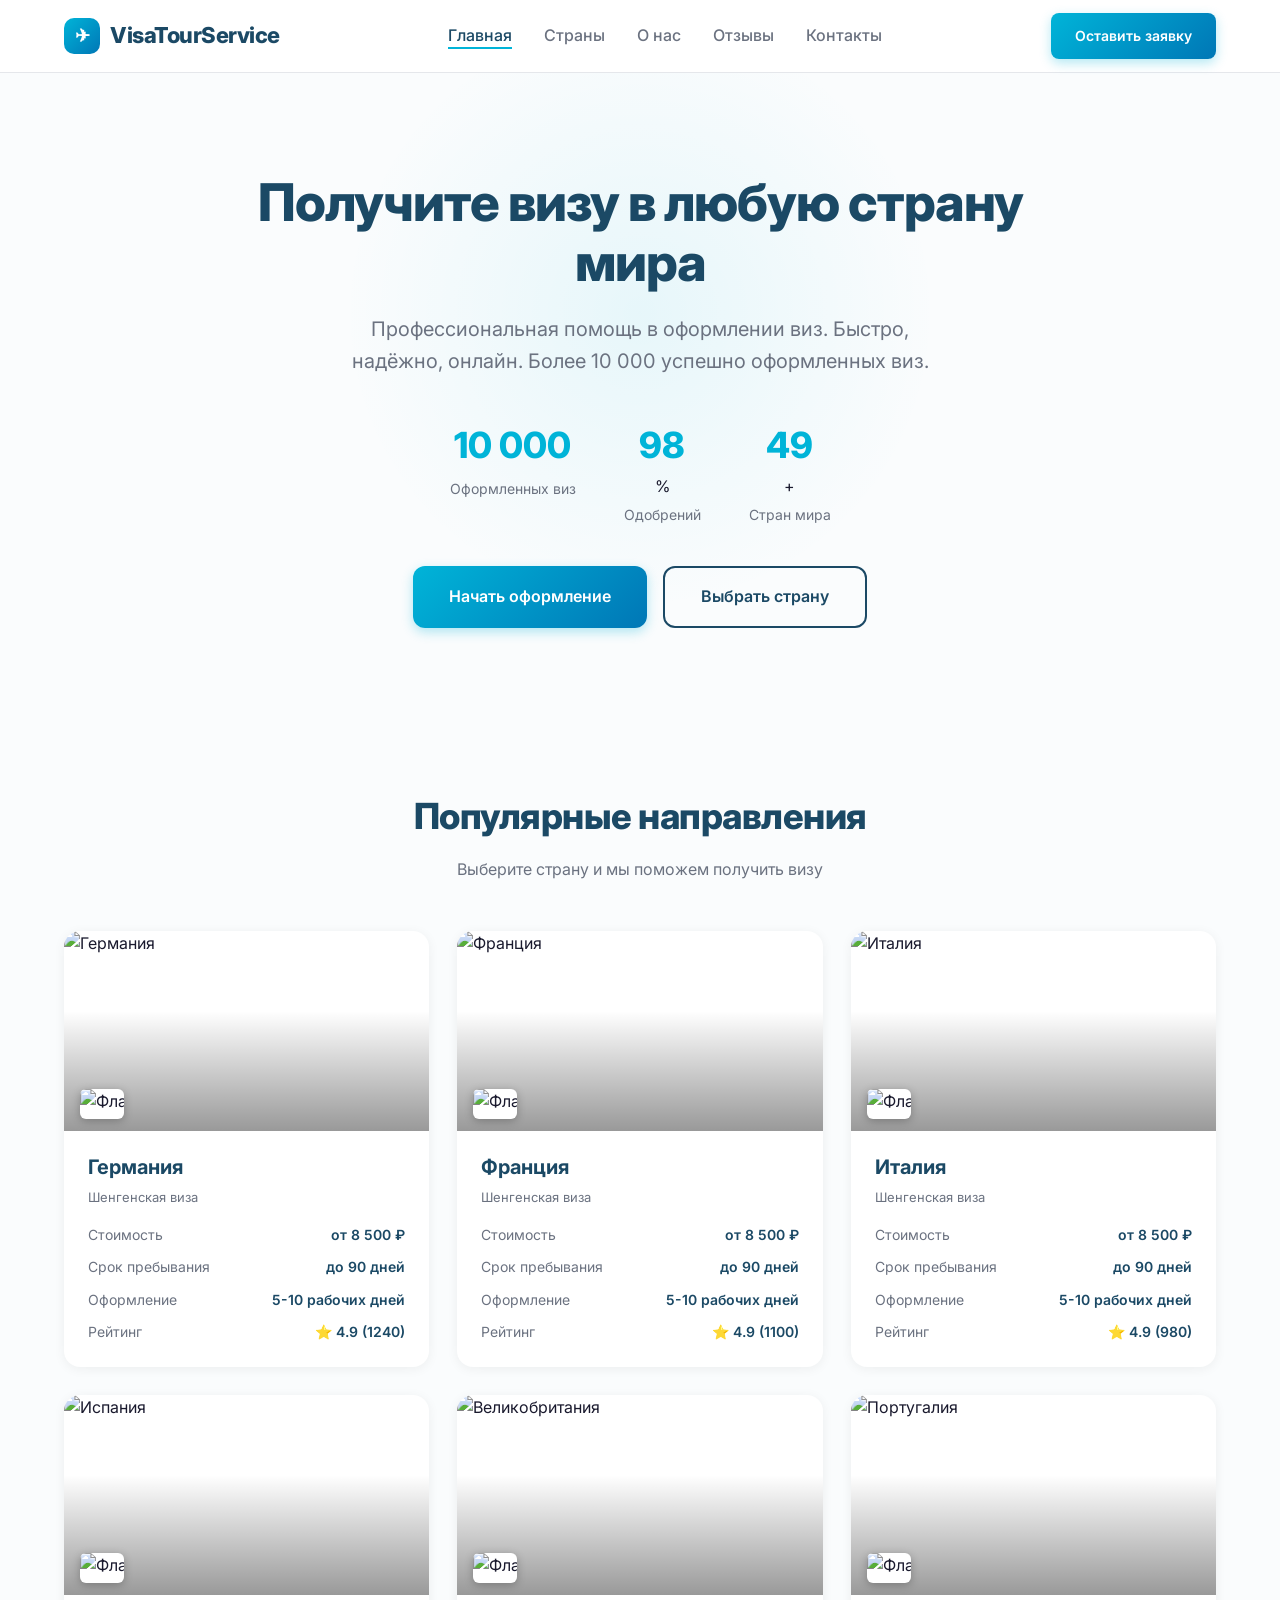
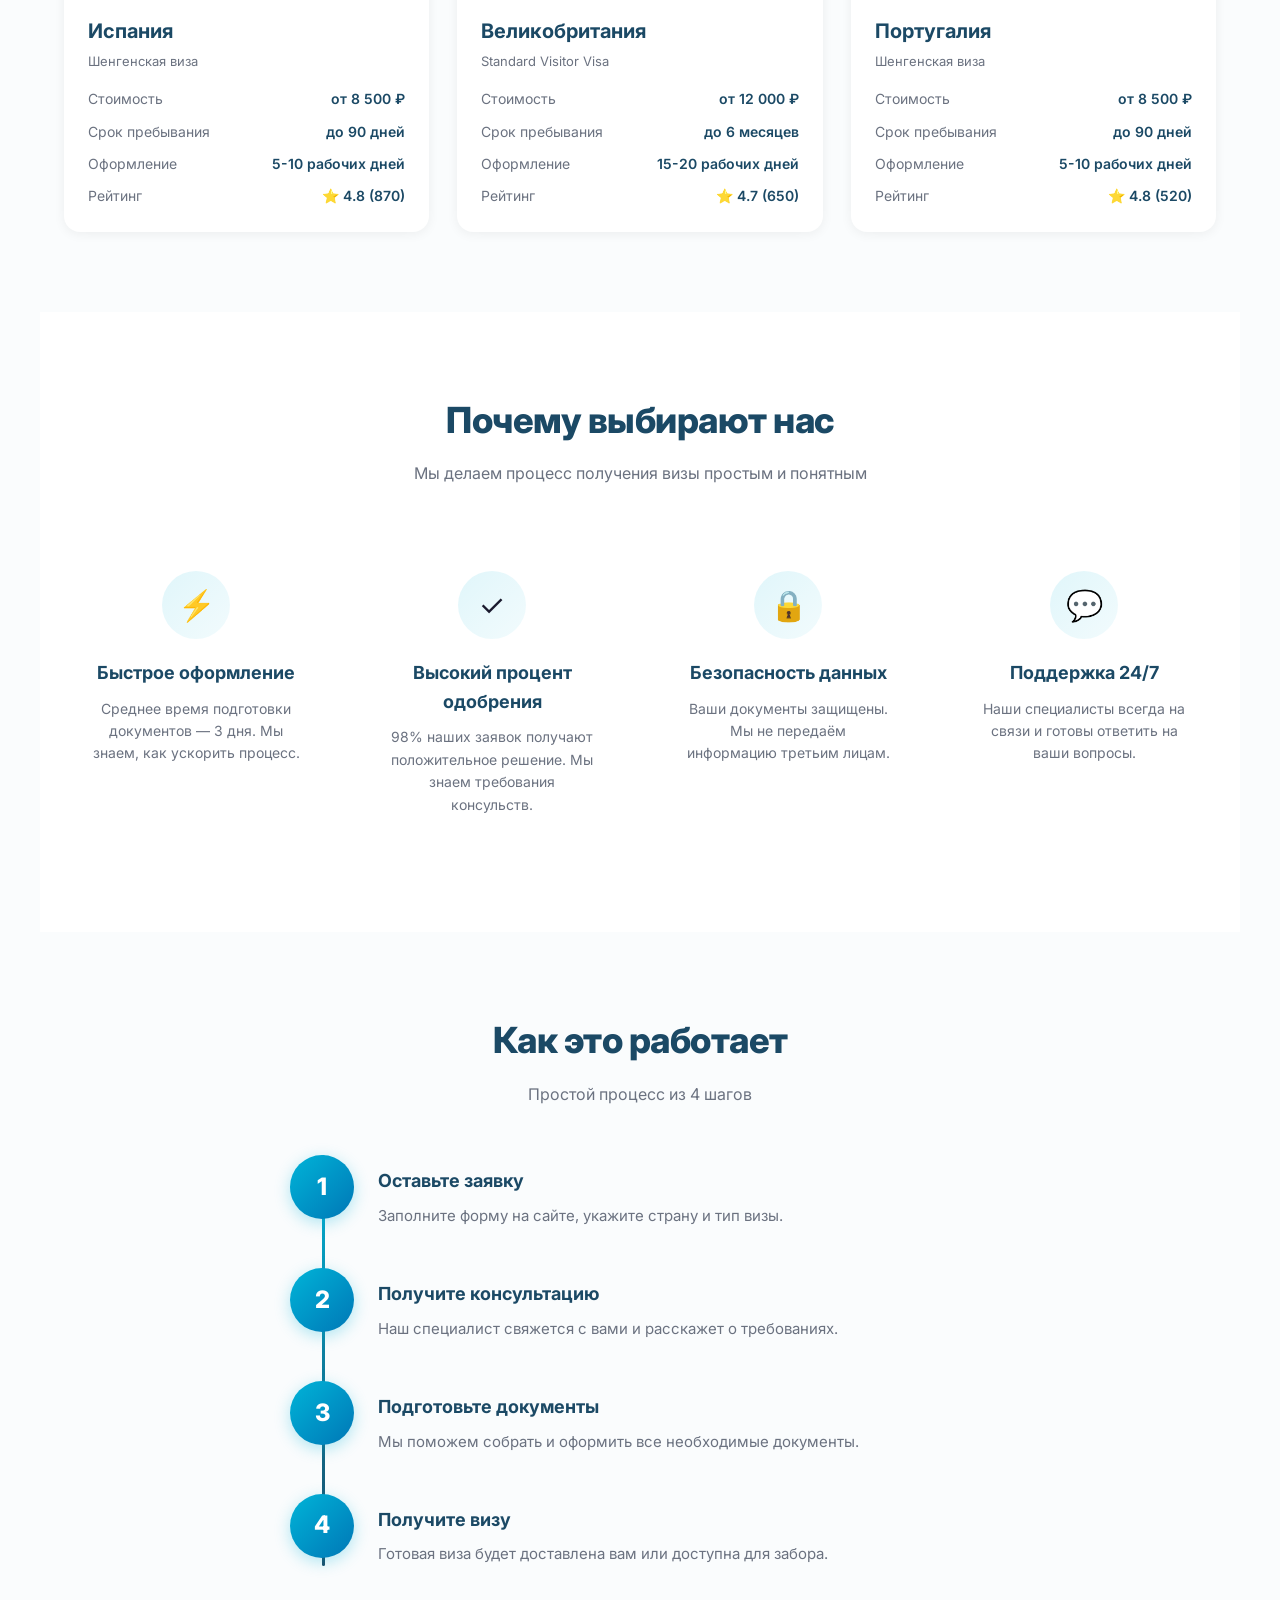
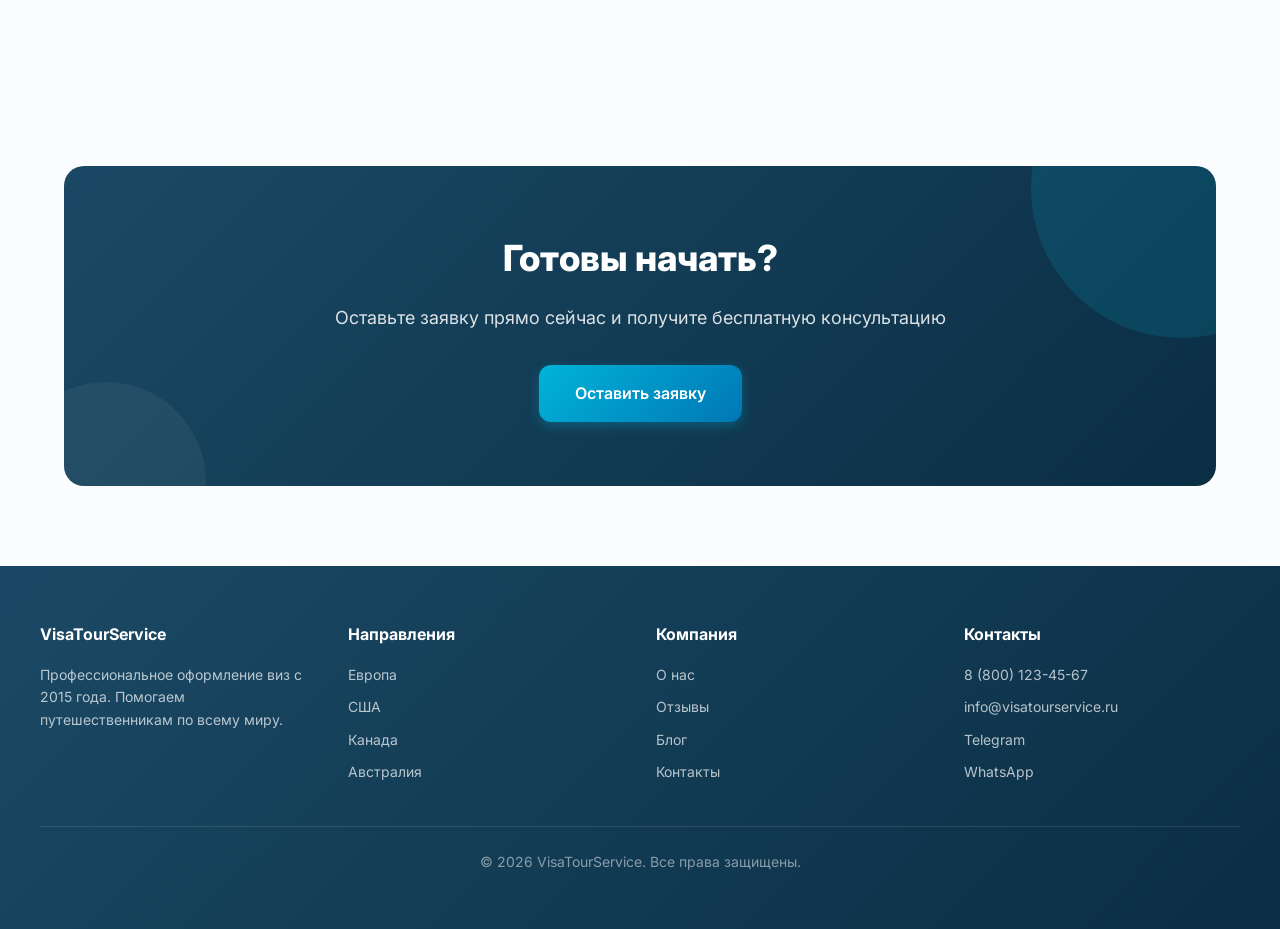
==== index.html @ 1b123125 "VisaTourService - визовый сайт с 25 странами" ====
<!DOCTYPE html>
<html lang="ru">
<head>
  <meta charset="UTF-8">
  <meta name="viewport" content="width=device-width, initial-scale=1.0">
  <title>VisaTourService — Визы в любую страну мира</title>
  <link rel="stylesheet" href="css/style.css">
  <link href="https://fonts.googleapis.com/css2?family=Inter:wght@400;500;600;700;800&display=swap" rel="stylesheet">
</head>
<body>
  <header class="header">
    <nav class="nav">
      <a href="index.html" class="logo">
        <span class="logo-icon">✈</span>
        VisaTourService
      </a>
      <ul class="nav-links">
        <li><a href="index.html" class="active">Главная</a></li>
        <li><a href="countries.html">Страны</a></li>
        <li><a href="about.html">О нас</a></li>
        <li><a href="reviews.html">Отзывы</a></li>
        <li><a href="#">Контакты</a></li>
      </ul>
      <a href="apply.html" class="btn btn-primary">Оставить заявку</a>
    </nav>
  </header>

  <main>
    <section class="hero">
      <div class="hero-bg"></div>
      <div class="hero-content">
        <h1>Получите визу в любую страну мира</h1>
        <p>Профессиональная помощь в оформлении виз. Быстро, надёжно, онлайн. Более 10 000 успешно оформленных виз.</p>
        <div class="hero-stats">
          <div class="hero-stat">
            <span class="hero-stat-number" data-target="10000">0</span>
            <span class="hero-stat-label">Оформленных виз</span>
          </div>
          <div class="hero-stat">
            <span class="hero-stat-number" data-target="98">0</span><span>%</span>
            <span class="hero-stat-label">Одобрений</span>
          </div>
          <div class="hero-stat">
            <span class="hero-stat-number" data-target="50">0</span><span>+</span>
            <span class="hero-stat-label">Стран мира</span>
          </div>
        </div>
        <div class="hero-actions">
          <a href="apply.html" class="btn btn-primary btn-large pulse-btn">Начать оформление</a>
          <a href="countries.html" class="btn btn-secondary btn-large">Выбрать страну</a>
        </div>
      </div>
    </section>

    <section class="section">
      <h2 class="section-title">Популярные направления</h2>
      <p class="section-subtitle">Выберите страну и мы поможем получить визу</p>
      <div class="countries-grid" id="popular-countries">
      </div>
    </section>

    <section class="section" style="background: var(--surface);">
      <h2 class="section-title">Почему выбирают нас</h2>
      <p class="section-subtitle">Мы делаем процесс получения визы простым и понятным</p>
      <div class="features-grid">
        <div class="feature-card fade-in">
          <div class="feature-icon">⚡</div>
          <h3>Быстрое оформление</h3>
          <p>Среднее время подготовки документов — 3 дня. Мы знаем, как ускорить процесс.</p>
        </div>
        <div class="feature-card fade-in">
          <div class="feature-icon">✓</div>
          <h3>Высокий процент одобрения</h3>
          <p>98% наших заявок получают положительное решение. Мы знаем требования консульств.</p>
        </div>
        <div class="feature-card fade-in">
          <div class="feature-icon">🔒</div>
          <h3>Безопасность данных</h3>
          <p>Ваши документы защищены. Мы не передаём информацию третьим лицам.</p>
        </div>
        <div class="feature-card fade-in">
          <div class="feature-icon">💬</div>
          <h3>Поддержка 24/7</h3>
          <p>Наши специалисты всегда на связи и готовы ответить на ваши вопросы.</p>
        </div>
      </div>
    </section>

    <section class="section">
      <h2 class="section-title">Как это работает</h2>
      <p class="section-subtitle">Простой процесс из 4 шагов</p>
      <div class="steps-timeline">
        <div class="step fade-in">
          <div class="step-number">1</div>
          <div class="step-content">
            <h3>Оставьте заявку</h3>
            <p>Заполните форму на сайте, укажите страну и тип визы.</p>
          </div>
        </div>
        <div class="step fade-in">
          <div class="step-number">2</div>
          <div class="step-content">
            <h3>Получите консультацию</h3>
            <p>Наш специалист свяжется с вами и расскажет о требованиях.</p>
          </div>
        </div>
        <div class="step fade-in">
          <div class="step-number">3</div>
          <div class="step-content">
            <h3>Подготовьте документы</h3>
            <p>Мы поможем собрать и оформить все необходимые документы.</p>
          </div>
        </div>
        <div class="step fade-in">
          <div class="step-number">4</div>
          <div class="step-content">
            <h3>Получите визу</h3>
            <p>Готовая виза будет доставлена вам или доступна для забора.</p>
          </div>
        </div>
      </div>
    </section>

    <section class="section cta-section">
      <div class="cta-card">
        <h2>Готовы начать?</h2>
        <p>Оставьте заявку прямо сейчас и получите бесплатную консультацию</p>
        <a href="apply.html" class="btn btn-primary btn-large pulse-btn">Оставить заявку</a>
      </div>
    </section>
  </main>

  <footer class="footer">
    <div class="footer-content">
      <div class="footer-section">
        <h4>VisaTourService</h4>
        <p style="color: rgba(255,255,255,0.7); font-size: 14px;">Профессиональное оформление виз с 2015 года. Помогаем путешественникам по всему миру.</p>
      </div>
      <div class="footer-section">
        <h4>Направления</h4>
        <a href="countries.html">Европа</a>
        <a href="countries.html">США</a>
        <a href="countries.html">Канада</a>
        <a href="countries.html">Австралия</a>
      </div>
      <div class="footer-section">
        <h4>Компания</h4>
        <a href="about.html">О нас</a>
        <a href="reviews.html">Отзывы</a>
        <a href="#">Блог</a>
        <a href="#">Контакты</a>
      </div>
      <div class="footer-section">
        <h4>Контакты</h4>
        <a href="tel:+78001234567">8 (800) 123-45-67</a>
        <a href="mailto:info@visatourservice.ru">info@visatourservice.ru</a>
        <a href="#">Telegram</a>
        <a href="#">WhatsApp</a>
      </div>
    </div>
    <div class="footer-bottom">
      © 2026 VisaTourService. Все права защищены.
    </div>
  </footer>

  <script src="js/app.js"></script>
  <script>
    loadPopularCountries();

    // Анимация счётчиков в hero
    function animateCounters() {
      document.querySelectorAll('.hero-stat-number').forEach(el => {
        const target = parseInt(el.dataset.target);
        const duration = 2000;
        const step = target / (duration / 16);
        let current = 0;
        const timer = setInterval(() => {
          current += step;
          if (current >= target) {
            current = target;
            clearInterval(timer);
          }
          el.textContent = Math.floor(current).toLocaleString('ru-RU');
        }, 16);
      });
    }

    // Запуск анимации счётчиков при загрузке
    setTimeout(animateCounters, 500);

    // Fade-in при скролле
    const observer = new IntersectionObserver((entries) => {
      entries.forEach(entry => {
        if (entry.isIntersecting) {
          entry.target.classList.add('visible');
        }
      });
    }, { threshold: 0.1 });

    document.querySelectorAll('.fade-in').forEach(el => observer.observe(el));
  </script>
</body>
</html>
---- css/style.css ----
:root {
  --primary: #1B4965;
  --primary-light: #2D6A8A;
  --accent: #00B4D8;
  --accent-hover: #0096B7;
  --bg: #FAFCFD;
  --surface: #FFFFFF;
  --text-primary: #1A1A2E;
  --text-secondary: #6B7280;
  --border: #E5E7EB;
  --success: #10B981;
  --warning: #F59E0B;
  --error: #EF4444;
  --shadow: 0 2px 8px rgba(0,0,0,0.06);
  --shadow-lg: 0 4px 16px rgba(0,0,0,0.1);
  --radius: 8px;
  --radius-lg: 12px;
}

* {
  margin: 0;
  padding: 0;
  box-sizing: border-box;
}

body {
  font-family: 'Inter', -apple-system, BlinkMacSystemFont, sans-serif;
  background: var(--bg);
  color: var(--text-primary);
  line-height: 1.6;
}

/* ===== ANIMATIONS ===== */
@keyframes fadeInUp {
  from { opacity: 0; transform: translateY(30px); }
  to { opacity: 1; transform: translateY(0); }
}

@keyframes fadeInLeft {
  from { opacity: 0; transform: translateX(-30px); }
  to { opacity: 1; transform: translateX(0); }
}

@keyframes fadeInRight {
  from { opacity: 0; transform: translateX(30px); }
  to { opacity: 1; transform: translateX(0); }
}

@keyframes pulse {
  0%, 100% { box-shadow: 0 0 0 0 rgba(0, 180, 216, 0.4); }
  50% { box-shadow: 0 0 0 12px rgba(0, 180, 216, 0); }
}

@keyframes float {
  0%, 100% { transform: translateY(0); }
  50% { transform: translateY(-6px); }
}

@keyframes shimmer {
  0% { background-position: -200% 0; }
  100% { background-position: 200% 0; }
}

@keyframes slideInFromBottom {
  from { opacity: 0; transform: translateY(40px); }
  to { opacity: 1; transform: translateY(0); }
}

.fade-in {
  opacity: 0;
  transform: translateY(20px);
  transition: opacity 0.6s ease, transform 0.6s ease;
}

.fade-in.visible {
  opacity: 1;
  transform: translateY(0);
}

.pulse-btn {
  animation: pulse 2s infinite;
}

/* ===== HEADER ===== */
.header {
  position: sticky;
  top: 0;
  z-index: 100;
  background: rgba(255,255,255,0.92);
  backdrop-filter: blur(16px);
  border-bottom: 1px solid var(--border);
  animation: fadeInUp 0.5s ease;
}

.nav {
  max-width: 1200px;
  margin: 0 auto;
  padding: 0 24px;
  display: flex;
  align-items: center;
  justify-content: space-between;
  height: 72px;
}

.logo {
  font-size: 22px;
  font-weight: 800;
  color: var(--primary);
  text-decoration: none;
  display: flex;
  align-items: center;
  gap: 10px;
  letter-spacing: -0.5px;
}

.logo-icon {
  width: 36px;
  height: 36px;
  background: linear-gradient(135deg, var(--accent), #0077B6);
  border-radius: 10px;
  display: flex;
  align-items: center;
  justify-content: center;
  color: white;
  font-size: 18px;
  animation: float 3s ease-in-out infinite;
}

.nav-links {
  display: flex;
  gap: 32px;
  list-style: none;
}

.nav-links a {
  text-decoration: none;
  color: var(--text-secondary);
  font-weight: 500;
  transition: color 0.3s;
  position: relative;
}

.nav-links a::after {
  content: '';
  position: absolute;
  bottom: -4px;
  left: 0;
  width: 0;
  height: 2px;
  background: var(--accent);
  transition: width 0.3s;
}

.nav-links a:hover::after,
.nav-links a.active::after {
  width: 100%;
}

.nav-links a:hover,
.nav-links a.active {
  color: var(--primary);
}

.btn {
  display: inline-flex;
  align-items: center;
  gap: 8px;
  padding: 12px 24px;
  border-radius: var(--radius);
  font-weight: 600;
  font-size: 14px;
  text-decoration: none;
  border: none;
  cursor: pointer;
  transition: all 0.3s ease;
}

.btn:hover {
  transform: translateY(-2px);
}

.btn:active {
  transform: translateY(0);
}

.btn-primary {
  background: linear-gradient(135deg, var(--accent), #0077B6);
  color: white;
  box-shadow: 0 4px 12px rgba(0, 180, 216, 0.3);
}

.btn-primary:hover {
  box-shadow: 0 6px 20px rgba(0, 180, 216, 0.4);
}

.btn-secondary {
  background: transparent;
  color: var(--primary);
  border: 2px solid var(--primary);
}

.btn-secondary:hover {
  background: var(--primary);
  color: white;
}

.btn-large {
  padding: 16px 36px;
  font-size: 16px;
  border-radius: var(--radius-lg);
}

/* ===== HERO ===== */
.hero {
  padding: 100px 24px 80px;
  text-align: center;
  max-width: 900px;
  margin: 0 auto;
  position: relative;
  animation: fadeInUp 0.8s ease;
}

.hero-bg {
  position: absolute;
  top: -60px;
  left: 50%;
  transform: translateX(-50%);
  width: 600px;
  height: 600px;
  background: radial-gradient(circle, rgba(0,180,216,0.08) 0%, transparent 70%);
  border-radius: 50%;
  pointer-events: none;
  z-index: -1;
}

.hero-content {
  position: relative;
  z-index: 1;
}

.hero h1 {
  font-size: 52px;
  font-weight: 800;
  color: var(--primary);
  margin-bottom: 20px;
  line-height: 1.15;
  letter-spacing: -1px;
  animation: fadeInUp 0.8s ease 0.2s both;
}

.hero p {
  font-size: 20px;
  color: var(--text-secondary);
  margin-bottom: 40px;
  max-width: 600px;
  margin-left: auto;
  margin-right: auto;
  animation: fadeInUp 0.8s ease 0.4s both;
}

.hero-stats {
  display: flex;
  justify-content: center;
  gap: 48px;
  margin-bottom: 40px;
  animation: fadeInUp 0.8s ease 0.6s both;
}

.hero-stat {
  text-align: center;
}

.hero-stat-number {
  display: block;
  font-size: 36px;
  font-weight: 800;
  color: var(--accent);
}

.hero-stat span:last-child {
  font-size: 14px;
  color: var(--text-secondary);
  display: block;
  margin-top: 4px;
}

.hero-stat-label {
  font-size: 14px;
  color: var(--text-secondary);
  display: block;
  margin-top: 4px;
}

.hero-actions {
  display: flex;
  gap: 16px;
  justify-content: center;
  animation: fadeInUp 0.8s ease 0.8s both;
}

/* ===== SECTIONS ===== */
.section {
  padding: 80px 24px;
  max-width: 1200px;
  margin: 0 auto;
}

.section-title {
  font-size: 36px;
  font-weight: 800;
  text-align: center;
  margin-bottom: 12px;
  color: var(--primary);
  letter-spacing: -0.5px;
}

.section-subtitle {
  text-align: center;
  color: var(--text-secondary);
  margin-bottom: 48px;
  font-size: 16px;
}

/* ===== COUNTRY CARDS ===== */
.countries-grid {
  display: grid;
  grid-template-columns: repeat(auto-fill, minmax(320px, 1fr));
  gap: 28px;
}

.country-card {
  background: var(--surface);
  border-radius: 16px;
  box-shadow: 0 2px 12px rgba(0,0,0,0.06);
  overflow: hidden;
  text-decoration: none;
  color: inherit;
  transition: transform 0.4s cubic-bezier(0.22, 1, 0.36, 1), box-shadow 0.4s ease;
}

.country-card:hover {
  transform: translateY(-10px);
  box-shadow: 0 20px 48px rgba(0,0,0,0.14);
}

.country-card-photo {
  position: relative;
  width: 100%;
  height: 200px;
  overflow: hidden;
}

.country-card-photo img {
  width: 100%;
  height: 100%;
  object-fit: cover;
  transition: transform 0.5s ease;
}

.country-card:hover .country-card-photo img {
  transform: scale(1.08);
}

.country-card-overlay {
  position: absolute;
  inset: 0;
  background: linear-gradient(to bottom, rgba(0,0,0,0) 40%, rgba(0,0,0,0.4) 100%);
}

.country-card-flag-badge {
  position: absolute;
  bottom: 12px;
  left: 16px;
  width: 44px;
  height: 30px;
  border-radius: 6px;
  overflow: hidden;
  box-shadow: 0 2px 8px rgba(0,0,0,0.25);
  background: white;
}

.country-card-flag-badge img {
  width: 100%;
  height: 100%;
  object-fit: cover;
}

.country-card-body {
  padding: 20px 24px 24px;
}

.country-card-body h3 {
  font-size: 20px;
  font-weight: 700;
  color: var(--primary);
  margin-bottom: 4px;
}

.country-card-visa {
  font-size: 13px;
  color: var(--text-secondary);
  display: block;
  margin-bottom: 16px;
}

.country-details {
  display: flex;
  flex-direction: column;
  gap: 10px;
}

.detail-row {
  display: flex;
  justify-content: space-between;
  font-size: 14px;
}

.detail-row .label {
  color: var(--text-secondary);
}

.detail-row .value {
  font-weight: 600;
  color: var(--primary);
}

/* ===== FEATURES ===== */
.features-grid {
  display: grid;
  grid-template-columns: repeat(auto-fit, minmax(250px, 1fr));
  gap: 32px;
}

.feature-card {
  text-align: center;
  padding: 36px 28px;
  background: var(--surface);
  border-radius: var(--radius-lg);
  transition: transform 0.3s ease, box-shadow 0.3s ease;
}

.feature-card:hover {
  transform: translateY(-4px);
  box-shadow: var(--shadow-lg);
}

.feature-icon {
  width: 68px;
  height: 68px;
  background: linear-gradient(135deg, rgba(0,180,216,0.12), rgba(0,180,216,0.05));
  border-radius: 50%;
  display: flex;
  align-items: center;
  justify-content: center;
  margin: 0 auto 20px;
  font-size: 30px;
  transition: transform 0.3s ease;
}

.feature-card:hover .feature-icon {
  transform: scale(1.1);
}

.feature-card h3 {
  font-size: 18px;
  margin-bottom: 10px;
  color: var(--primary);
  font-weight: 700;
}

.feature-card p {
  color: var(--text-secondary);
  font-size: 14px;
  line-height: 1.6;
}

/* ===== STEPS TIMELINE ===== */
.steps-timeline {
  max-width: 700px;
  margin: 0 auto;
  position: relative;
}

.steps-timeline::before {
  content: '';
  position: absolute;
  left: 32px;
  top: 0;
  bottom: 0;
  width: 3px;
  background: linear-gradient(to bottom, var(--accent), var(--primary));
  border-radius: 2px;
}

.step {
  display: flex;
  align-items: flex-start;
  gap: 24px;
  margin-bottom: 40px;
  position: relative;
}

.step-number {
  width: 64px;
  height: 64px;
  background: linear-gradient(135deg, var(--accent), #0077B6);
  color: white;
  border-radius: 50%;
  display: flex;
  align-items: center;
  justify-content: center;
  font-size: 24px;
  font-weight: 800;
  flex-shrink: 0;
  box-shadow: 0 4px 16px rgba(0, 180, 216, 0.3);
  z-index: 1;
  transition: transform 0.3s ease;
}

.step:hover .step-number {
  transform: scale(1.1);
}

.step-content {
  padding-top: 12px;
}

.step-content h3 {
  font-size: 18px;
  color: var(--primary);
  margin-bottom: 8px;
  font-weight: 700;
}

.step-content p {
  color: var(--text-secondary);
  font-size: 15px;
}

/* ===== CTA SECTION ===== */
.cta-section {
  text-align: center;
}

.cta-card {
  background: linear-gradient(135deg, var(--primary), #0A2E44);
  border-radius: 20px;
  padding: 64px 48px;
  color: white;
  position: relative;
  overflow: hidden;
}

.cta-card::before {
  content: '';
  position: absolute;
  top: -40%;
  right: -10%;
  width: 300px;
  height: 300px;
  background: rgba(0,180,216,0.15);
  border-radius: 50%;
}

.cta-card::after {
  content: '';
  position: absolute;
  bottom: -30%;
  left: -5%;
  width: 200px;
  height: 200px;
  background: rgba(255,255,255,0.05);
  border-radius: 50%;
}

.cta-card h2 {
  font-size: 36px;
  font-weight: 800;
  margin-bottom: 16px;
  position: relative;
  z-index: 1;
}

.cta-card p {
  font-size: 18px;
  opacity: 0.85;
  margin-bottom: 32px;
  position: relative;
  z-index: 1;
}

.cta-card .btn {
  position: relative;
  z-index: 1;
}

/* ===== FORM ===== */
.form-container {
  max-width: 640px;
  margin: 0 auto;
  background: var(--surface);
  border-radius: var(--radius-lg);
  box-shadow: var(--shadow-lg);
  padding: 48px;
}

.form-steps {
  display: flex;
  justify-content: center;
  gap: 8px;
  margin-bottom: 40px;
}

.form-step {
  width: 40px;
  height: 4px;
  background: var(--border);
  border-radius: 2px;
  transition: background 0.3s;
}

.form-step.active {
  background: var(--accent);
}

.form-step.completed {
  background: var(--success);
}

.form-group {
  margin-bottom: 24px;
}

.form-group label {
  display: block;
  font-weight: 600;
  margin-bottom: 8px;
  color: var(--text-primary);
  font-size: 14px;
}

.form-group input,
.form-group select,
.form-group textarea {
  width: 100%;
  padding: 14px 16px;
  border: 2px solid var(--border);
  border-radius: var(--radius);
  font-size: 16px;
  font-family: inherit;
  transition: border-color 0.3s, box-shadow 0.3s;
}

.form-group input:focus,
.form-group select:focus,
.form-group textarea:focus {
  outline: none;
  border-color: var(--accent);
  box-shadow: 0 0 0 4px rgba(0,180,216,0.1);
}

.form-group textarea {
  resize: vertical;
  min-height: 100px;
}

.form-row {
  display: grid;
  grid-template-columns: 1fr 1fr;
  gap: 16px;
}

.form-actions {
  display: flex;
  gap: 16px;
  margin-top: 32px;
}

.form-actions .btn {
  flex: 1;
  justify-content: center;
}

/* ===== ADMIN CRM ===== */
.admin-layout {
  display: grid;
  grid-template-columns: 260px 1fr;
  min-height: 100vh;
}

.admin-sidebar {
  background: var(--primary);
  color: white;
  padding: 24px;
}

.admin-sidebar h2 {
  font-size: 20px;
  margin-bottom: 32px;
  padding-bottom: 16px;
  border-bottom: 1px solid rgba(255,255,255,0.1);
}

.sidebar-nav {
  list-style: none;
}

.sidebar-nav li {
  margin-bottom: 8px;
}

.sidebar-nav a {
  display: flex;
  align-items: center;
  gap: 12px;
  padding: 12px 16px;
  color: rgba(255,255,255,0.7);
  text-decoration: none;
  border-radius: var(--radius);
  transition: all 0.2s;
}

.sidebar-nav a:hover,
.sidebar-nav a.active {
  background: rgba(255,255,255,0.1);
  color: white;
}

.admin-main {
  padding: 32px;
  background: var(--bg);
}

.admin-header {
  display: flex;
  justify-content: space-between;
  align-items: center;
  margin-bottom: 32px;
}

.admin-header h1 {
  font-size: 28px;
  color: var(--primary);
}

/* Stats Cards */
.stats-grid {
  display: grid;
  grid-template-columns: repeat(4, 1fr);
  gap: 24px;
  margin-bottom: 32px;
}

.stat-card {
  background: var(--surface);
  border-radius: var(--radius-lg);
  padding: 24px;
  box-shadow: var(--shadow);
  transition: transform 0.3s ease;
}

.stat-card:hover {
  transform: translateY(-4px);
}

.stat-card .stat-value {
  font-size: 32px;
  font-weight: 700;
  color: var(--primary);
}

.stat-card .stat-label {
  font-size: 14px;
  color: var(--text-secondary);
  margin-top: 4px;
}

.stat-card .stat-change {
  font-size: 12px;
  margin-top: 8px;
}

.stat-card .stat-change.positive { color: var(--success); }
.stat-card .stat-change.negative { color: var(--error); }

/* Table */
.table-container {
  background: var(--surface);
  border-radius: var(--radius-lg);
  box-shadow: var(--shadow);
  overflow: hidden;
}

.table-header {
  display: flex;
  justify-content: space-between;
  align-items: center;
  padding: 20px 24px;
  border-bottom: 1px solid var(--border);
}

.table-header h2 {
  font-size: 18px;
}

.table-filters {
  display: flex;
  gap: 12px;
}

.table-filters select,
.table-filters input {
  padding: 10px 14px;
  border: 1px solid var(--border);
  border-radius: var(--radius);
  font-size: 14px;
}

table {
  width: 100%;
  border-collapse: collapse;
}

th, td {
  padding: 16px 24px;
  text-align: left;
  border-bottom: 1px solid var(--border);
}

th {
  font-size: 12px;
  font-weight: 600;
  color: var(--text-secondary);
  text-transform: uppercase;
  letter-spacing: 0.5px;
}

tr:hover {
  background: var(--bg);
}

.status-badge {
  display: inline-block;
  padding: 4px 12px;
  border-radius: 20px;
  font-size: 12px;
  font-weight: 600;
}

.status-new { background: rgba(0,180,216,0.1); color: var(--accent); }
.status-processing { background: rgba(245,158,11,0.1); color: var(--warning); }
.status-documents { background: rgba(139,92,246,0.1); color: #8B5CF6; }
.status-submitted { background: rgba(59,130,246,0.1); color: #3B82F6; }
.status-approved { background: rgba(16,185,129,0.1); color: var(--success); }
.status-completed { background: rgba(107,114,128,0.1); color: var(--text-secondary); }
.status-rejected { background: rgba(239,68,68,0.1); color: var(--error); }

/* Application Detail */
.app-detail {
  display: grid;
  grid-template-columns: 1fr 320px;
  gap: 24px;
}

.app-card {
  background: var(--surface);
  border-radius: var(--radius-lg);
  box-shadow: var(--shadow);
  padding: 24px;
}

.app-card h3 {
  font-size: 16px;
  margin-bottom: 16px;
  color: var(--primary);
}

.app-field {
  margin-bottom: 16px;
}

.app-field .label {
  font-size: 12px;
  color: var(--text-secondary);
  margin-bottom: 4px;
}

.app-field .value {
  font-size: 14px;
  color: var(--text-primary);
}

.timeline {
  position: relative;
  padding-left: 24px;
}

.timeline::before {
  content: '';
  position: absolute;
  left: 8px;
  top: 0;
  bottom: 0;
  width: 2px;
  background: var(--border);
}

.timeline-item {
  position: relative;
  margin-bottom: 24px;
}

.timeline-item::before {
  content: '';
  position: absolute;
  left: -20px;
  top: 4px;
  width: 12px;
  height: 12px;
  border-radius: 50%;
  background: var(--accent);
  border: 2px solid white;
}

.timeline-item.completed::before {
  background: var(--success);
}

.timeline-item .time {
  font-size: 12px;
  color: var(--text-secondary);
}

.timeline-item .event {
  font-size: 14px;
  color: var(--text-primary);
}

/* Notes */
.notes-area {
  width: 100%;
  min-height: 120px;
  padding: 12px;
  border: 1px solid var(--border);
  border-radius: var(--radius);
  font-family: inherit;
  font-size: 14px;
  resize: vertical;
}

/* ===== FOOTER ===== */
.footer {
  background: linear-gradient(135deg, var(--primary), #0A2E44);
  color: white;
  padding: 56px 24px;
  margin-top: 0;
}

.footer-content {
  max-width: 1200px;
  margin: 0 auto;
  display: grid;
  grid-template-columns: repeat(auto-fit, minmax(200px, 1fr));
  gap: 32px;
}

.footer-section h4 {
  font-size: 16px;
  margin-bottom: 16px;
  font-weight: 700;
}

.footer-section a {
  display: block;
  color: rgba(255,255,255,0.7);
  text-decoration: none;
  margin-bottom: 10px;
  font-size: 14px;
  transition: color 0.3s;
}

.footer-section a:hover {
  color: white;
}

.footer-bottom {
  max-width: 1200px;
  margin: 32px auto 0;
  padding-top: 24px;
  border-top: 1px solid rgba(255,255,255,0.1);
  text-align: center;
  font-size: 14px;
  color: rgba(255,255,255,0.5);
}

/* ===== FILTERS ===== */
.filter-tabs {
  display: flex;
  gap: 8px;
  margin-bottom: 32px;
  flex-wrap: wrap;
}

.filter-tab {
  padding: 10px 24px;
  border: 2px solid var(--border);
  border-radius: 50px;
  background: var(--surface);
  cursor: pointer;
  font-size: 14px;
  font-weight: 500;
  transition: all 0.3s ease;
}

.filter-tab:hover {
  border-color: var(--accent);
  color: var(--accent);
}

.filter-tab.active {
  background: linear-gradient(135deg, var(--accent), #0077B6);
  color: white;
  border-color: var(--accent);
}

/* ===== MODAL ===== */
.modal {
  position: fixed;
  top: 0;
  left: 0;
  right: 0;
  bottom: 0;
  background: rgba(0,0,0,0.5);
  display: none;
  align-items: center;
  justify-content: center;
  z-index: 200;
  backdrop-filter: blur(4px);
}

.modal.active {
  display: flex;
}

.modal-content {
  background: var(--surface);
  border-radius: var(--radius-lg);
  padding: 32px;
  max-width: 500px;
  width: 90%;
  max-height: 90vh;
  overflow-y: auto;
  animation: fadeInUp 0.3s ease;
}

.modal-header {
  display: flex;
  justify-content: space-between;
  align-items: center;
  margin-bottom: 24px;
}

.modal-header h2 {
  font-size: 20px;
}

.modal-close {
  background: none;
  border: none;
  font-size: 24px;
  cursor: pointer;
  color: var(--text-secondary);
}

/* ===== ALERT ===== */
.alert {
  padding: 16px 20px;
  border-radius: var(--radius);
  margin-bottom: 24px;
  display: flex;
  align-items: center;
  gap: 12px;
  animation: fadeInUp 0.3s ease;
}

.alert-success {
  background: rgba(16,185,129,0.1);
  color: var(--success);
  border: 1px solid var(--success);
}

.alert-error {
  background: rgba(239,68,68,0.1);
  color: var(--error);
  border: 1px solid var(--error);
}

/* ===== RESPONSIVE ===== */
@media (max-width: 768px) {
  .nav-links {
    display: none;
  }

  .hero h1 {
    font-size: 32px;
  }

  .hero-stats {
    gap: 24px;
  }

  .hero-stat-number {
    font-size: 28px;
  }

  .hero-actions {
    flex-direction: column;
    align-items: center;
  }

  .form-row {
    grid-template-columns: 1fr;
  }

  .admin-layout {
    grid-template-columns: 1fr;
  }

  .admin-sidebar {
    display: none;
  }

  .stats-grid {
    grid-template-columns: repeat(2, 1fr);
  }

  .app-detail {
    grid-template-columns: 1fr;
  }

  .countries-grid {
    grid-template-columns: 1fr;
  }

  .country-card-photo {
    height: 180px;
  }

  .section-title {
    font-size: 28px;
  }

  .section {
    padding: 48px 24px;
  }

  .steps-timeline::before {
    left: 24px;
  }

  .step-number {
    width: 48px;
    height: 48px;
    font-size: 18px;
  }

  .cta-card {
    padding: 40px 24px;
  }

  .cta-card h2 {
    font-size: 28px;
  }

  .about-stats {
    grid-template-columns: repeat(2, 1fr);
  }

  .about-story {
    grid-template-columns: 1fr;
  }

  .about-team {
    grid-template-columns: 1fr;
  }

  .reviews-summary {
    flex-direction: column;
  }

  .reviews-grid {
    grid-template-columns: 1fr;
  }

  .country-hero-content h1 {
    font-size: 32px;
  }
}

/* ===== ABOUT PAGE ===== */
.about-hero {
  position: relative;
  min-height: 420px;
  display: flex;
  align-items: center;
  justify-content: center;
  text-align: center;
  padding: 80px 24px;
  overflow: hidden;
}

.about-hero-bg {
  position: absolute;
  inset: 0;
  background: linear-gradient(135deg, var(--primary) 0%, #0A2E44 50%, var(--accent) 100%);
  opacity: 0.95;
}

.about-hero-bg::after {
  content: '';
  position: absolute;
  inset: 0;
  background:
    radial-gradient(circle at 20% 50%, rgba(0,180,216,0.2) 0%, transparent 50%),
    radial-gradient(circle at 80% 20%, rgba(255,255,255,0.05) 0%, transparent 40%);
}

.about-hero-content {
  position: relative;
  z-index: 1;
  max-width: 700px;
}

.about-hero-content h1 {
  font-size: 44px;
  font-weight: 800;
  color: white;
  margin-bottom: 20px;
  line-height: 1.15;
  letter-spacing: -1px;
}

.about-hero-content p {
  font-size: 18px;
  color: rgba(255,255,255,0.8);
}

.about-label {
  font-size: 13px;
  font-weight: 700;
  text-transform: uppercase;
  letter-spacing: 2px;
  color: var(--accent);
}

.about-stats {
  display: grid;
  grid-template-columns: repeat(4, 1fr);
  gap: 24px;
  max-width: 900px;
  margin: -60px auto 0;
  position: relative;
  z-index: 2;
}

.about-stat-item {
  background: var(--surface);
  border-radius: 16px;
  padding: 32px 20px;
  text-align: center;
  box-shadow: 0 8px 32px rgba(0,0,0,0.08);
  transition: transform 0.3s ease;
}

.about-stat-item:hover {
  transform: translateY(-4px);
}

.about-stat-num {
  font-size: 36px;
  font-weight: 800;
  color: var(--accent);
  margin-bottom: 4px;
}

.about-stat-label {
  font-size: 14px;
  color: var(--text-secondary);
}

.about-story {
  display: grid;
  grid-template-columns: 1fr 1fr;
  gap: 64px;
  align-items: center;
  max-width: 1000px;
  margin: 0 auto;
}

.about-story-text h2 {
  font-size: 32px;
  font-weight: 800;
  color: var(--primary);
  margin: 12px 0 20px;
}

.about-story-text p {
  color: var(--text-secondary);
  font-size: 16px;
  line-height: 1.8;
  margin-bottom: 16px;
}

.about-visual-card {
  background: var(--surface);
  border-radius: 16px;
  padding: 24px;
  display: flex;
  align-items: center;
  gap: 16px;
  margin-bottom: 16px;
  box-shadow: var(--shadow);
  transition: transform 0.3s ease;
}

.about-visual-card:hover {
  transform: translateX(8px);
}

.about-visual-icon {
  font-size: 32px;
  flex-shrink: 0;
}

.about-visual-text {
  font-size: 15px;
  color: var(--text-primary);
  font-weight: 500;
}

.about-values {
  display: grid;
  grid-template-columns: repeat(3, 1fr);
  gap: 32px;
  max-width: 1000px;
  margin: 0 auto;
}

.about-value-card {
  padding: 36px 28px;
  border: 1px solid var(--border);
  border-radius: 16px;
  transition: all 0.3s ease;
}

.about-value-card:hover {
  border-color: var(--accent);
  box-shadow: 0 8px 32px rgba(0,180,216,0.1);
}

.about-value-num {
  font-size: 48px;
  font-weight: 800;
  color: rgba(0,180,216,0.15);
  margin-bottom: 16px;
  line-height: 1;
}

.about-value-card h3 {
  font-size: 18px;
  font-weight: 700;
  color: var(--primary);
  margin-bottom: 12px;
}

.about-value-card p {
  color: var(--text-secondary);
  font-size: 14px;
  line-height: 1.7;
}

.about-team {
  display: grid;
  grid-template-columns: repeat(4, 1fr);
  gap: 24px;
  max-width: 1000px;
  margin: 0 auto;
}

.about-team-card {
  text-align: center;
  padding: 32px 20px;
  border-radius: 16px;
  background: var(--surface);
  box-shadow: var(--shadow);
  transition: transform 0.3s ease;
}

.about-team-card:hover {
  transform: translateY(-6px);
}

.about-team-avatar {
  width: 72px;
  height: 72px;
  border-radius: 50%;
  background: linear-gradient(135deg, var(--accent), #0077B6);
  color: white;
  display: flex;
  align-items: center;
  justify-content: center;
  font-size: 20px;
  font-weight: 700;
  margin: 0 auto 16px;
}

.about-team-card h3 {
  font-size: 16px;
  font-weight: 700;
  color: var(--primary);
  margin-bottom: 4px;
}

.about-team-card span {
  font-size: 13px;
  color: var(--accent);
  font-weight: 600;
}

.about-team-card p {
  font-size: 13px;
  color: var(--text-secondary);
  margin-top: 12px;
  line-height: 1.6;
}

/* ===== REVIEWS PAGE ===== */
.reviews-summary {
  display: flex;
  gap: 48px;
  align-items: center;
  max-width: 800px;
  margin: -40px auto 0;
  position: relative;
  z-index: 2;
  background: var(--surface);
  border-radius: 20px;
  padding: 40px;
  box-shadow: 0 8px 32px rgba(0,0,0,0.08);
}

.reviews-score {
  text-align: center;
  flex-shrink: 0;
}

.reviews-score-num {
  font-size: 56px;
  font-weight: 800;
  color: var(--primary);
  line-height: 1;
}

.reviews-score-stars {
  font-size: 24px;
  color: #F59E0B;
  margin: 8px 0;
}

.reviews-score-count {
  font-size: 13px;
  color: var(--text-secondary);
}

.reviews-bars {
  flex: 1;
}

.reviews-bar-row {
  display: flex;
  align-items: center;
  gap: 12px;
  margin-bottom: 8px;
  font-size: 13px;
  color: var(--text-secondary);
}

.reviews-bar {
  flex: 1;
  height: 8px;
  background: var(--border);
  border-radius: 4px;
  overflow: hidden;
}

.reviews-bar-fill {
  height: 100%;
  background: linear-gradient(90deg, var(--accent), #0077B6);
  border-radius: 4px;
  transition: width 1s ease;
}

.reviews-grid {
  display: grid;
  grid-template-columns: repeat(auto-fill, minmax(360px, 1fr));
  gap: 24px;
}

.review-card {
  background: var(--surface);
  border-radius: 16px;
  padding: 28px;
  box-shadow: var(--shadow);
  border: 1px solid transparent;
  transition: all 0.3s ease;
}

.review-card:hover {
  border-color: var(--accent);
  box-shadow: 0 8px 32px rgba(0,180,216,0.08);
  transform: translateY(-4px);
}

.review-header {
  display: flex;
  align-items: center;
  gap: 14px;
  margin-bottom: 16px;
}

.review-avatar {
  width: 48px;
  height: 48px;
  border-radius: 50%;
  background: linear-gradient(135deg, var(--primary), #0A2E44);
  color: white;
  display: flex;
  align-items: center;
  justify-content: center;
  font-size: 16px;
  font-weight: 700;
  flex-shrink: 0;
}

.review-meta {
  flex: 1;
}

.review-meta h4 {
  font-size: 15px;
  font-weight: 700;
  color: var(--primary);
}

.review-meta span {
  font-size: 12px;
  color: var(--text-secondary);
}

.review-rating {
  color: #F59E0B;
  font-size: 16px;
  flex-shrink: 0;
}

.review-text {
  font-size: 14px;
  color: var(--text-secondary);
  line-height: 1.7;
}

/* ===== COUNTRY THEMED PAGE (IMMERSIVE) ===== */
.country-page {
  background: #0a0a0a;
  min-height: 100vh;
}

/* Прозрачный хедер */
.header-transparent {
  background: transparent !important;
  backdrop-filter: none !important;
  border-bottom: none !important;
  position: absolute;
  width: 100%;
  z-index: 100;
}

.logo-light {
  color: white !important;
}

.nav-links-light a {
  color: rgba(255,255,255,0.8) !important;
}

.nav-links-light a:hover,
.nav-links-light a.active {
  color: white !important;
}

.nav-links-light a::after {
  background: white;
}

.btn-glass {
  background: rgba(255,255,255,0.15) !important;
  color: white !important;
  backdrop-filter: blur(10px);
  border: 1px solid rgba(255,255,255,0.2);
}

.btn-glass:hover {
  background: rgba(255,255,255,0.25) !important;
}

/* Иммерсивный hero */
.immersive-hero {
  position: relative;
  height: 100vh;
  min-height: 600px;
  display: flex;
  align-items: flex-end;
  justify-content: center;
  overflow: hidden;
}

.immersive-hero-bg {
  position: absolute;
  inset: 0;
  background-size: cover;
  background-position: center;
  animation: zoomIn 20s ease infinite alternate;
  transform: translateZ(0);
  will-change: transform;
  image-rendering: auto;
}

@keyframes zoomIn {
  from { transform: scale(1); }
  to { transform: scale(1.08); }
}

.immersive-hero-overlay {
  position: absolute;
  inset: 0;
  background: linear-gradient(
    to bottom,
    rgba(0,0,0,0.1) 0%,
    rgba(0,0,0,0.2) 40%,
    rgba(0,0,0,0.6) 70%,
    rgba(0,0,0,0.95) 100%
  );
}

.immersive-hero-content {
  position: relative;
  z-index: 2;
  text-align: center;
  padding: 0 24px 80px;
}

.hero-flag-wrap {
  margin-bottom: 20px;
}

.hero-flag {
  width: 80px;
  height: 56px;
  border-radius: 8px;
  box-shadow: 0 4px 20px rgba(0,0,0,0.4);
  object-fit: cover;
}

.hero-title {
  font-size: 64px;
  font-weight: 800;
  color: white;
  letter-spacing: -2px;
  margin-bottom: 8px;
  text-shadow: 0 4px 20px rgba(0,0,0,0.3);
}

.hero-subtitle {
  font-size: 18px;
  color: rgba(255,255,255,0.7);
  margin-bottom: 16px;
}

.hero-meta {
  display: flex;
  gap: 12px;
  justify-content: center;
  font-size: 15px;
  color: rgba(255,255,255,0.6);
}

/* Основной контент поверх фона */
.immersive-main {
  position: relative;
  z-index: 3;
  margin-top: -60px;
  background: linear-gradient(to bottom, rgba(10,10,10,1) 0%, rgba(10,10,10,0.98) 100%);
}

.immersive-grid {
  display: grid;
  grid-template-columns: 1fr 380px;
  gap: 28px;
  max-width: 1100px;
  margin: 0 auto;
}

/* Стеклянные карточки */
.glass-card {
  background: rgba(255,255,255,0.04);
  border: 1px solid rgba(255,255,255,0.08);
  border-radius: 16px;
  padding: 28px;
  color: white;
  backdrop-filter: blur(20px);
  transition: border-color 0.3s ease;
}

.glass-card:hover {
  border-color: rgba(255,255,255,0.15);
}

.glass-card h3 {
  font-size: 16px;
  font-weight: 700;
  color: white;
  margin-bottom: 16px;
}

.glass-card p,
.glass-card li {
  color: rgba(255,255,255,0.65);
  font-size: 15px;
  line-height: 1.7;
}

.glass-card ul {
  list-style: none;
}

.glass-card li {
  padding: 8px 0;
  border-bottom: 1px solid rgba(255,255,255,0.05);
}

.glass-card li:last-child {
  border-bottom: none;
}

.glass-card li::before {
  content: '→';
  margin-right: 10px;
  color: var(--country-accent, var(--accent));
  font-weight: 600;
}

.glass-card-accent {
  background: rgba(255,255,255,0.06);
  border-color: rgba(255,255,255,0.1);
}

/* Инфо-сетка */
.info-grid {
  display: flex;
  flex-direction: column;
  gap: 16px;
}

.info-item {
  display: flex;
  justify-content: space-between;
  align-items: center;
}

.info-label {
  font-size: 13px;
  color: rgba(255,255,255,0.4);
  text-transform: uppercase;
  letter-spacing: 1px;
}

.info-value {
  font-size: 15px;
  font-weight: 600;
  color: white;
}

.info-price {
  font-size: 22px;
  font-weight: 800;
  color: var(--country-accent, var(--accent));
}

.btn-apply-country {
  background: var(--country-accent, var(--accent));
  color: white;
  padding: 16px 32px;
  font-weight: 700;
  font-size: 15px;
  border-radius: 12px;
  transition: transform 0.3s, box-shadow 0.3s;
}

.btn-apply-country:hover {
  transform: translateY(-2px);
  box-shadow: 0 8px 24px rgba(0,0,0,0.3);
}

/* Футер на тёмном фоне */
.footer-transparent {
  background: transparent !important;
  border-top: 1px solid rgba(255,255,255,0.06);
}

.footer-transparent h4 {
  color: white;
}

.footer-transparent a {
  color: rgba(255,255,255,0.5) !important;
}

.footer-transparent a:hover {
  color: white !important;
}

.footer-transparent .footer-bottom {
  color: rgba(255,255,255,0.25);
  border-top-color: rgba(255,255,255,0.06);
}

/* ===== RESPONSIVE ===== */
@media (max-width: 768px) {
  .immersive-grid {
    grid-template-columns: 1fr;
  }

  .hero-title {
    font-size: 40px;
  }

  .immersive-hero {
    min-height: 500px;
  }

  .immersive-hero-content {
    padding-bottom: 60px;
  }

  .hero-meta {
    flex-wrap: wrap;
    gap: 8px;
  }
}
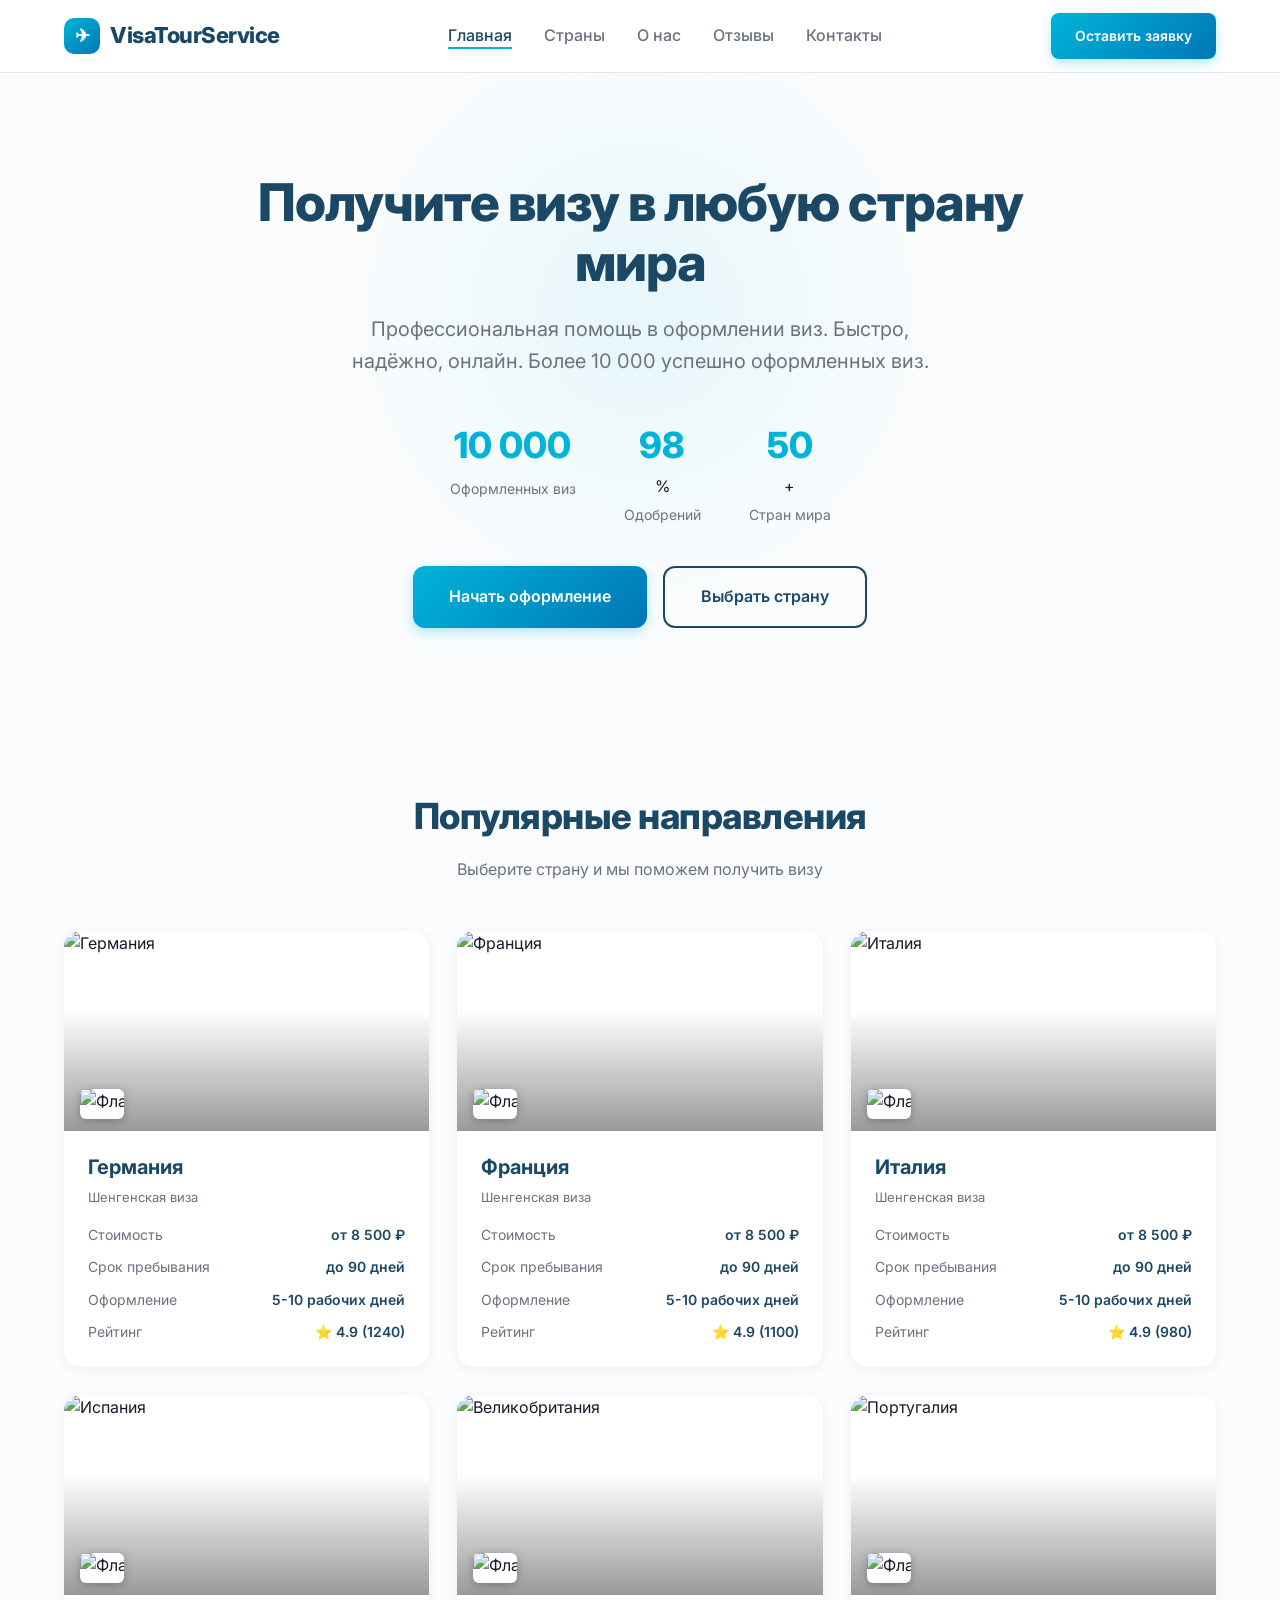
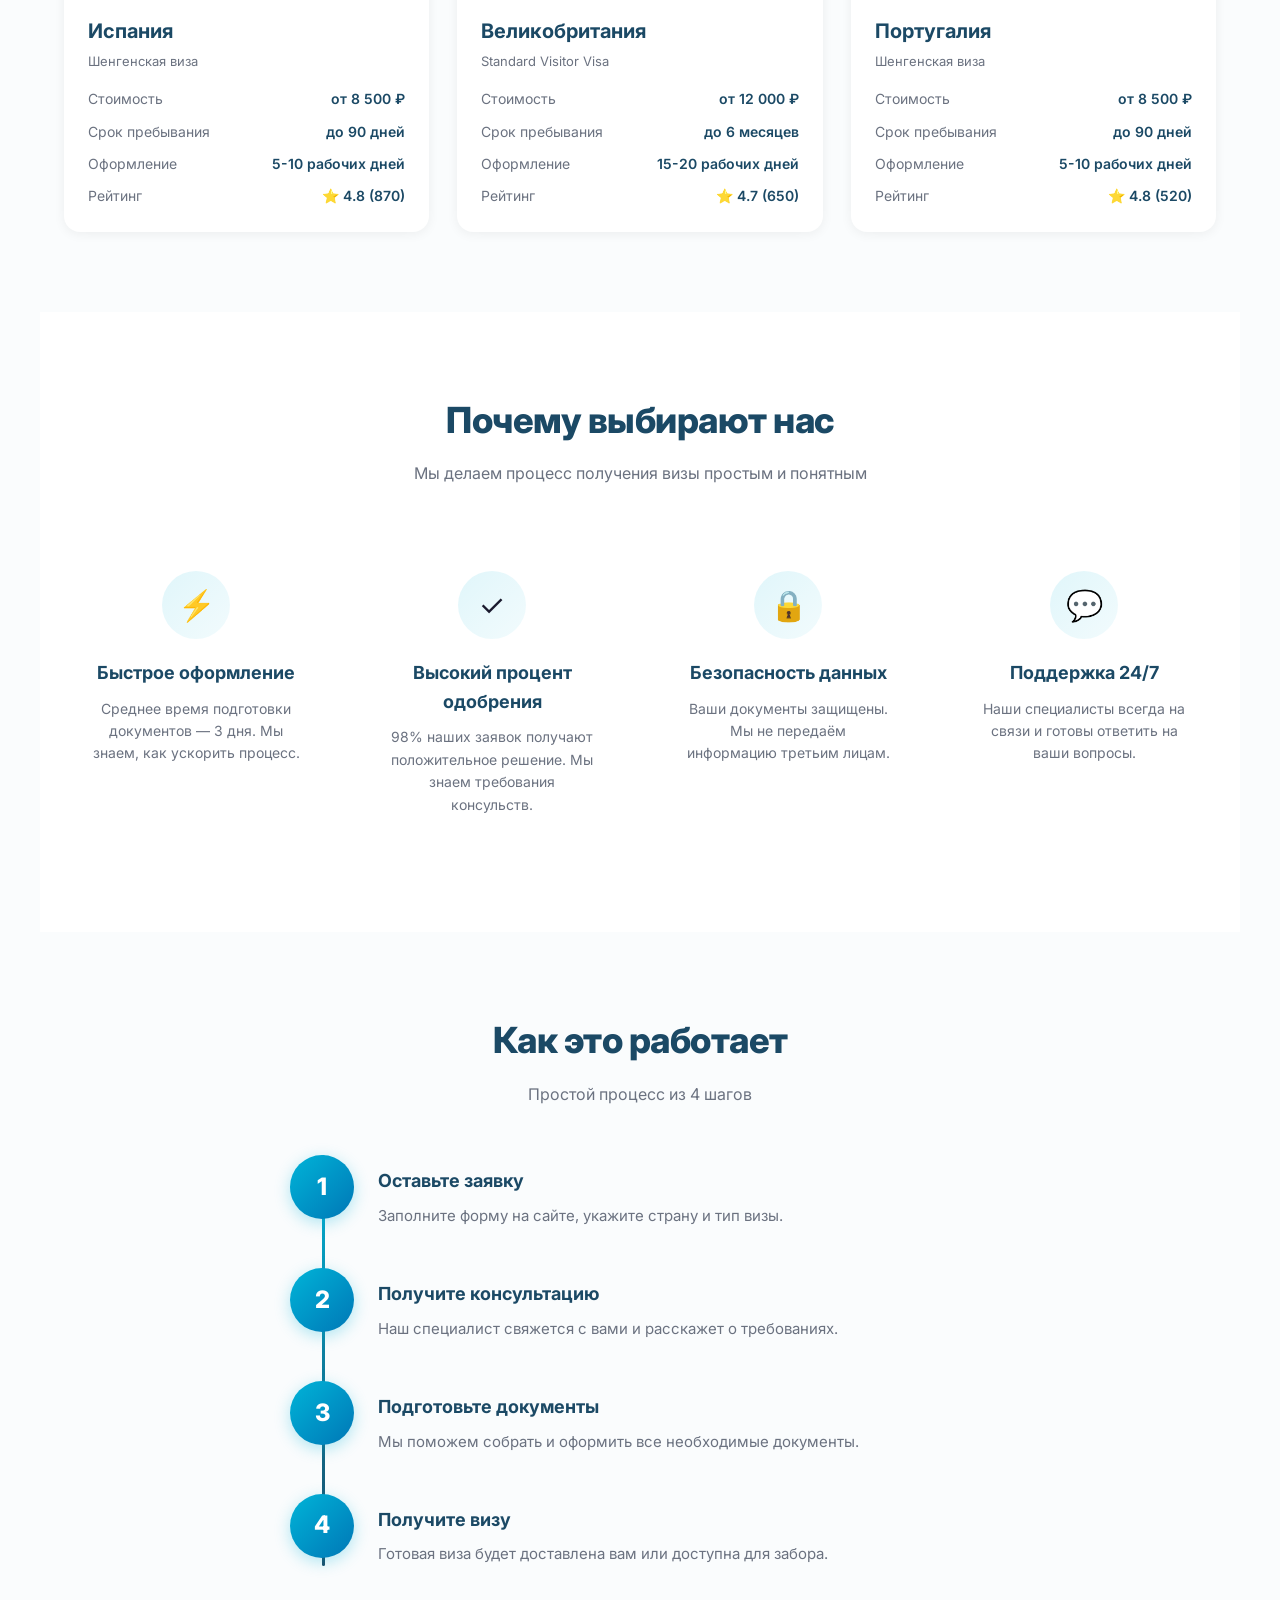
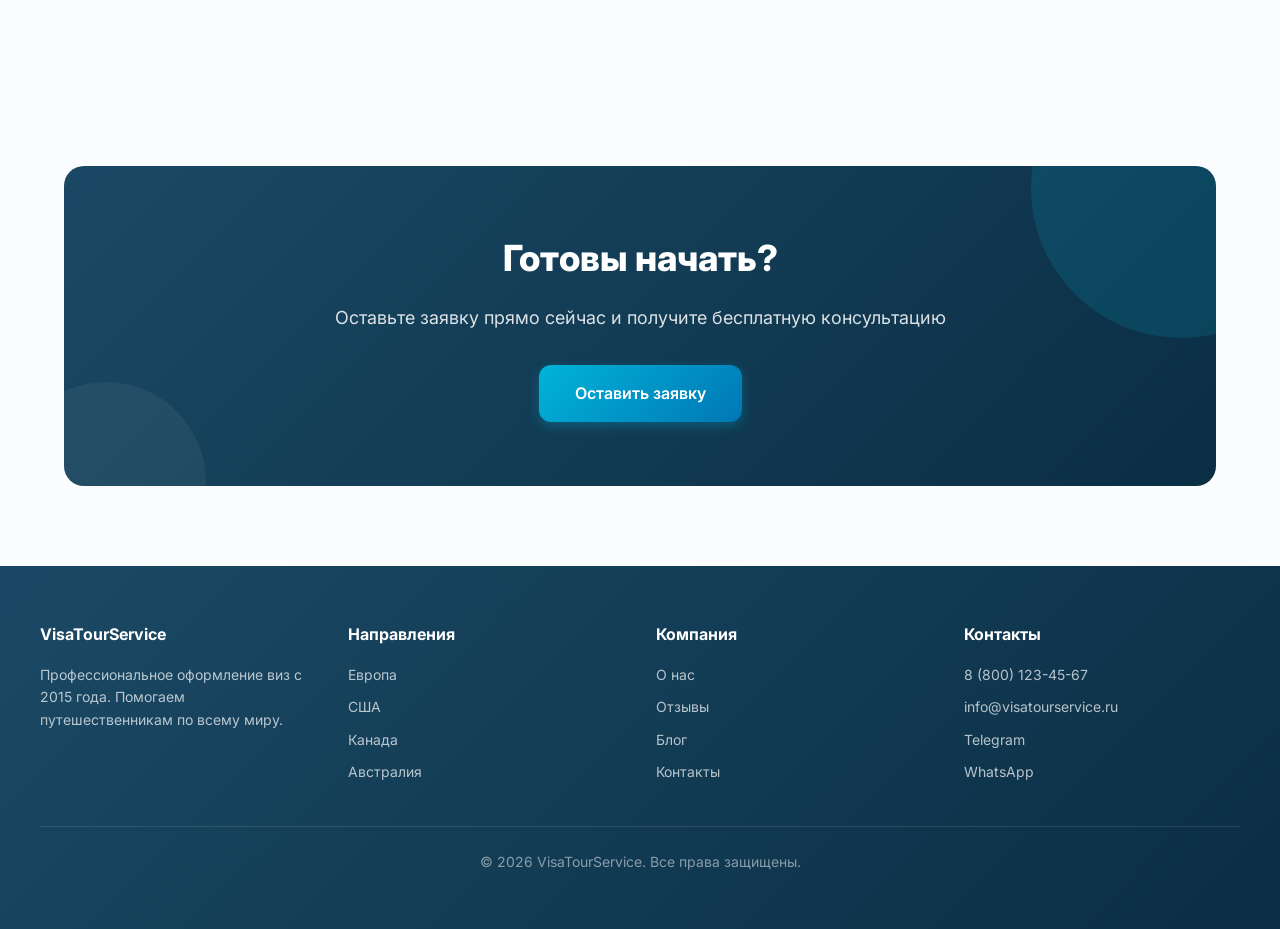
==== commit 937e3414: "Добавлена страница контактов с формой обратной связи" ====
--- a/index.html
+++ b/index.html
@@ -19,7 +19,7 @@
         <li><a href="countries.html">Страны</a></li>
         <li><a href="about.html">О нас</a></li>
         <li><a href="reviews.html">Отзывы</a></li>
-        <li><a href="#">Контакты</a></li>
+        <li><a href="contact.html">Контакты</a></li>
       </ul>
       <a href="apply.html" class="btn btn-primary">Оставить заявку</a>
     </nav>
@@ -148,7 +148,7 @@
         <a href="about.html">О нас</a>
         <a href="reviews.html">Отзывы</a>
         <a href="#">Блог</a>
-        <a href="#">Контакты</a>
+        <a href="contact.html">Контакты</a>
       </div>
       <div class="footer-section">
         <h4>Контакты</h4>
--- a/css/style.css
+++ b/css/style.css
@@ -1857,3 +1857,102 @@
     gap: 8px;
   }
 }
+
+/* ===== CONTACT PAGE ===== */
+.contact-layout {
+  display: grid;
+  grid-template-columns: 1fr 360px;
+  gap: 40px;
+  max-width: 1100px;
+  margin: 0 auto;
+}
+
+.contact-form-wrap {
+  background: var(--surface);
+  border-radius: 20px;
+  padding: 40px;
+  box-shadow: 0 4px 20px rgba(0,0,0,0.06);
+}
+
+.contact-form-wrap h2 {
+  font-size: 24px;
+  font-weight: 800;
+  color: var(--primary);
+  margin-bottom: 8px;
+}
+
+.contact-form-desc {
+  color: var(--text-secondary);
+  font-size: 14px;
+  margin-bottom: 32px;
+}
+
+.contact-info {
+  display: flex;
+  flex-direction: column;
+  gap: 16px;
+}
+
+.contact-info-card {
+  background: var(--surface);
+  border-radius: 16px;
+  padding: 24px;
+  box-shadow: 0 2px 12px rgba(0,0,0,0.04);
+  transition: transform 0.3s ease;
+}
+
+.contact-info-card:hover {
+  transform: translateY(-4px);
+}
+
+.contact-info-icon {
+  font-size: 28px;
+  margin-bottom: 12px;
+}
+
+.contact-info-card h3 {
+  font-size: 15px;
+  font-weight: 700;
+  color: var(--primary);
+  margin-bottom: 8px;
+}
+
+.contact-info-card a {
+  display: block;
+  color: var(--accent);
+  text-decoration: none;
+  font-weight: 500;
+  font-size: 15px;
+  margin-bottom: 4px;
+}
+
+.contact-info-card a:hover {
+  text-decoration: underline;
+}
+
+.contact-info-card p {
+  color: var(--text-primary);
+  font-size: 15px;
+  margin-bottom: 4px;
+}
+
+.contact-info-card span {
+  font-size: 12px;
+  color: var(--text-secondary);
+}
+
+@media (max-width: 768px) {
+  .contact-layout {
+    grid-template-columns: 1fr;
+  }
+
+  .contact-info {
+    flex-direction: row;
+    flex-wrap: wrap;
+  }
+
+  .contact-info-card {
+    flex: 1;
+    min-width: 200px;
+  }
+}
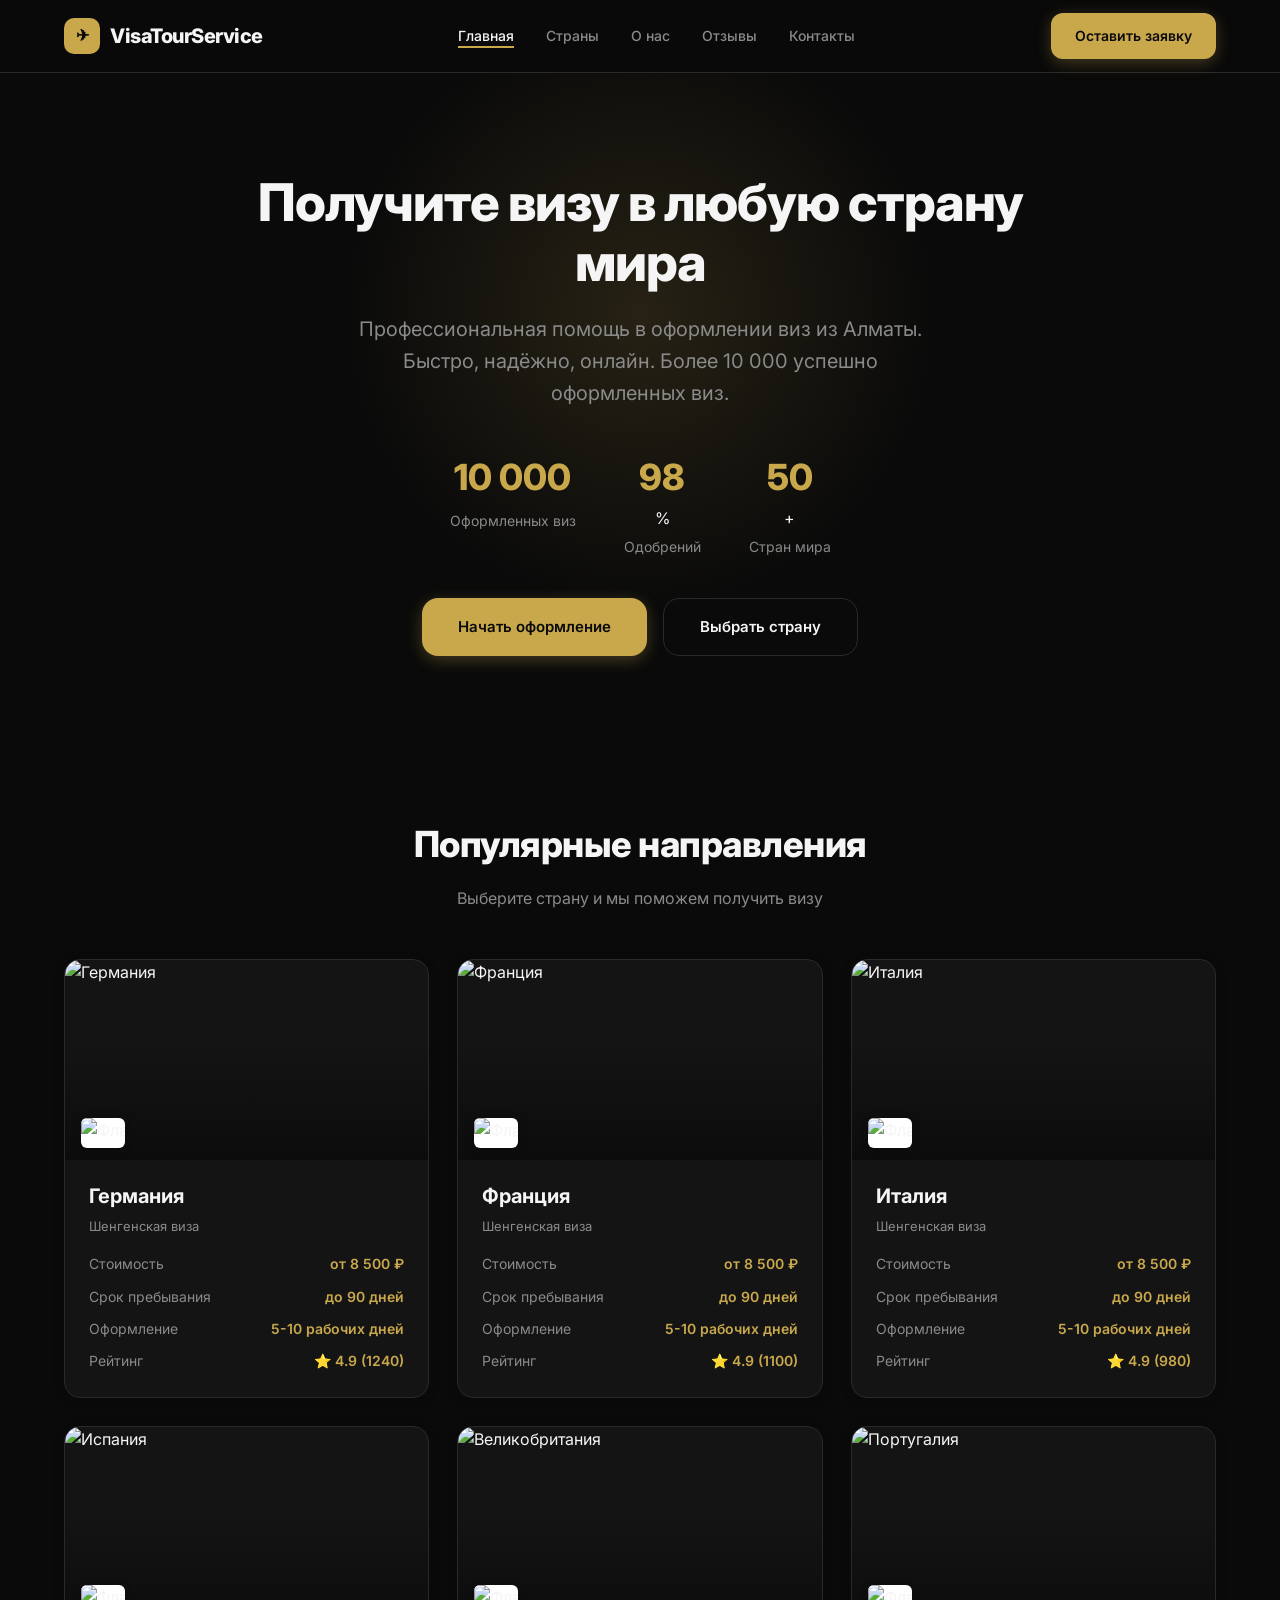
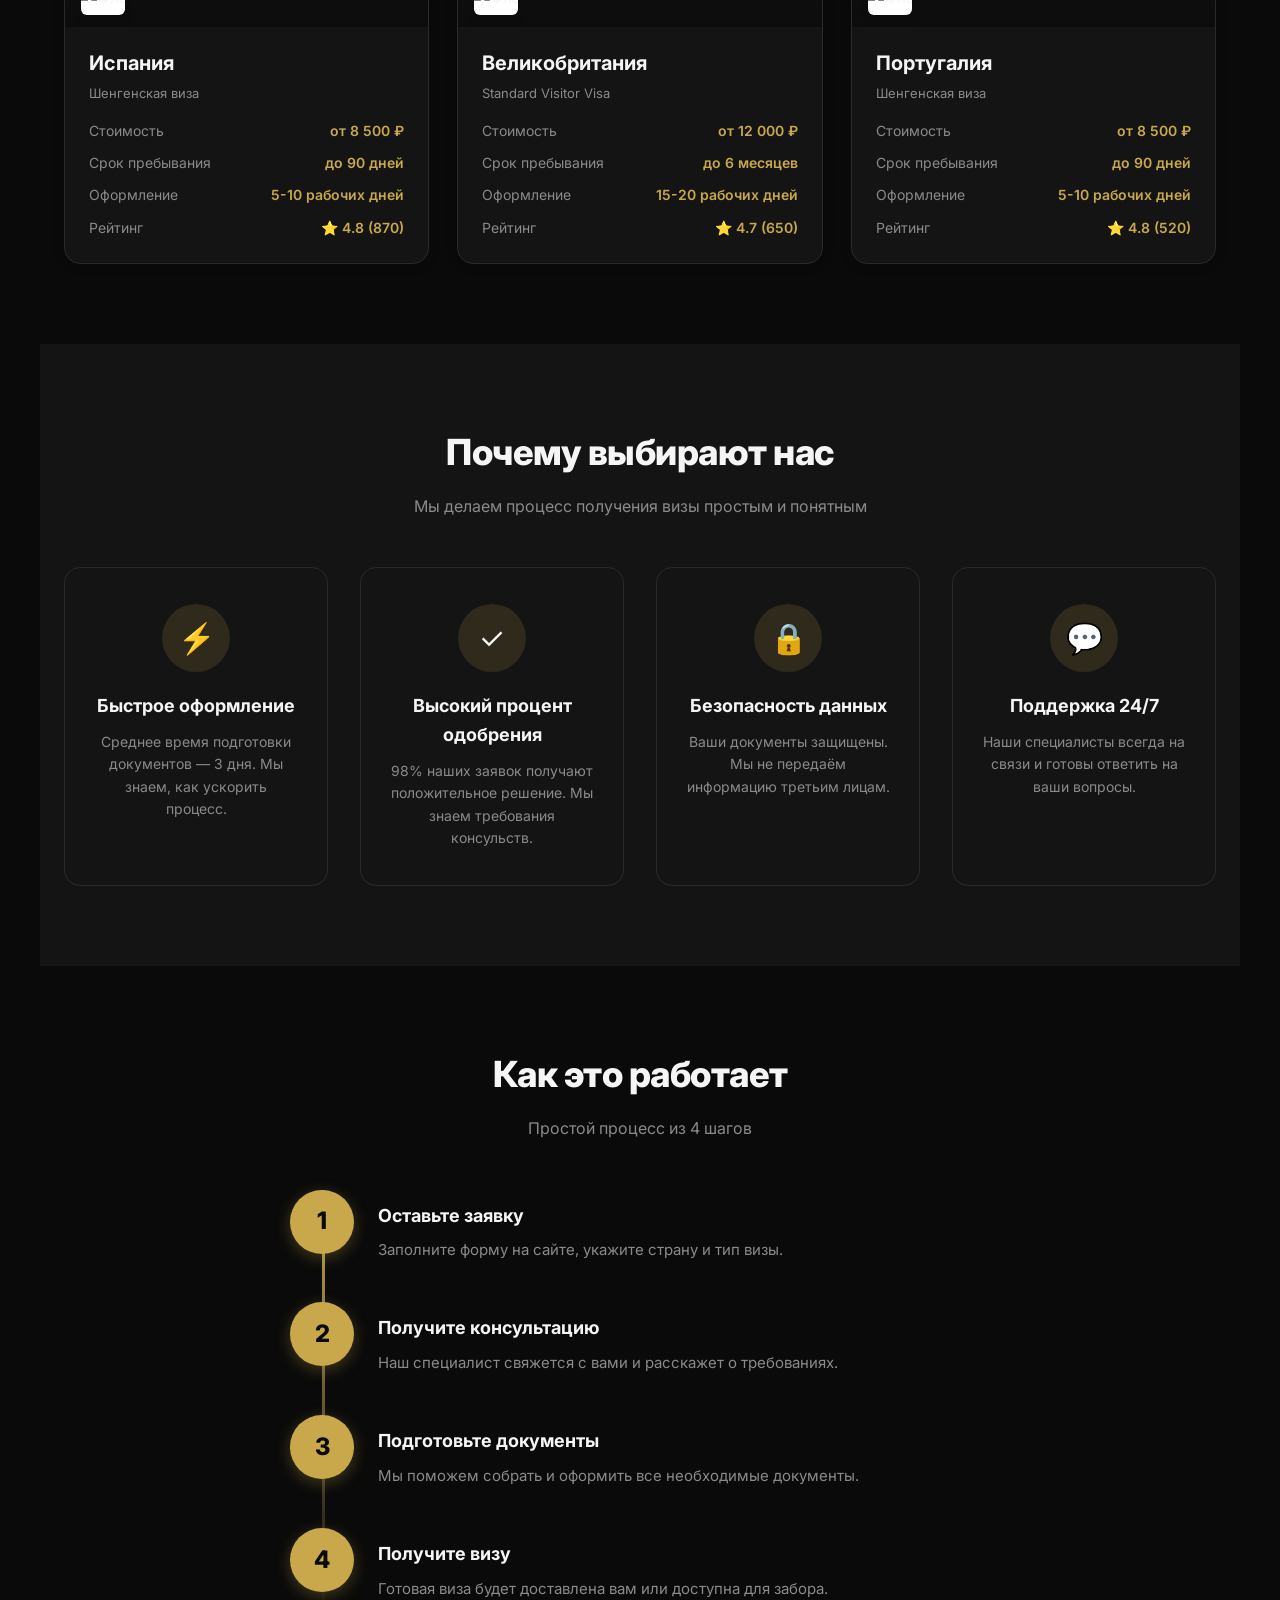
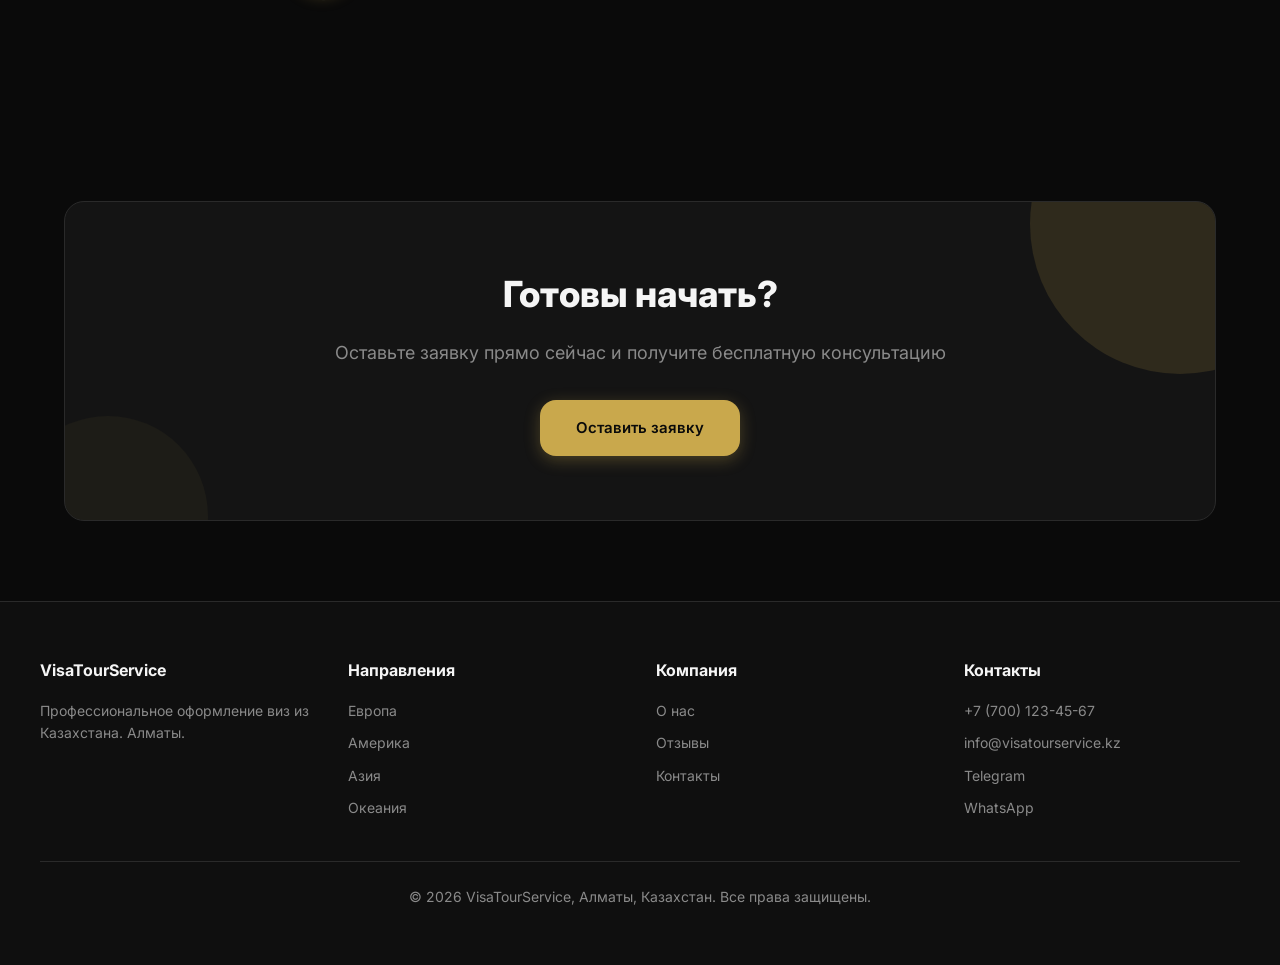
==== commit 8add991e: "Тёмный премиум-стиль + Алматы, Казахстан + форма обратной связи" ====
--- a/index.html
+++ b/index.html
@@ -30,7 +30,7 @@
       <div class="hero-bg"></div>
       <div class="hero-content">
         <h1>Получите визу в любую страну мира</h1>
-        <p>Профессиональная помощь в оформлении виз. Быстро, надёжно, онлайн. Более 10 000 успешно оформленных виз.</p>
+        <p>Профессиональная помощь в оформлении виз из Алматы. Быстро, надёжно, онлайн. Более 10 000 успешно оформленных виз.</p>
         <div class="hero-stats">
           <div class="hero-stat">
             <span class="hero-stat-number" data-target="10000">0</span>
@@ -134,32 +134,31 @@
     <div class="footer-content">
       <div class="footer-section">
         <h4>VisaTourService</h4>
-        <p style="color: rgba(255,255,255,0.7); font-size: 14px;">Профессиональное оформление виз с 2015 года. Помогаем путешественникам по всему миру.</p>
+        <p style="color: var(--text-secondary); font-size: 14px;">Профессиональное оформление виз из Казахстана. Алматы.</p>
       </div>
       <div class="footer-section">
         <h4>Направления</h4>
         <a href="countries.html">Европа</a>
-        <a href="countries.html">США</a>
-        <a href="countries.html">Канада</a>
-        <a href="countries.html">Австралия</a>
+        <a href="countries.html">Америка</a>
+        <a href="countries.html">Азия</a>
+        <a href="countries.html">Океания</a>
       </div>
       <div class="footer-section">
         <h4>Компания</h4>
         <a href="about.html">О нас</a>
         <a href="reviews.html">Отзывы</a>
-        <a href="#">Блог</a>
         <a href="contact.html">Контакты</a>
       </div>
       <div class="footer-section">
         <h4>Контакты</h4>
-        <a href="tel:+78001234567">8 (800) 123-45-67</a>
-        <a href="mailto:info@visatourservice.ru">info@visatourservice.ru</a>
+        <a href="tel:+77001234567">+7 (700) 123-45-67</a>
+        <a href="mailto:info@visatourservice.kz">info@visatourservice.kz</a>
         <a href="#">Telegram</a>
         <a href="#">WhatsApp</a>
       </div>
     </div>
     <div class="footer-bottom">
-      © 2026 VisaTourService. Все права защищены.
+      © 2026 VisaTourService, Алматы, Казахстан. Все права защищены.
     </div>
   </footer>
 
--- a/css/style.css
+++ b/css/style.css
@@ -1,20 +1,23 @@
 :root {
-  --primary: #1B4965;
-  --primary-light: #2D6A8A;
-  --accent: #00B4D8;
-  --accent-hover: #0096B7;
-  --bg: #FAFCFD;
-  --surface: #FFFFFF;
-  --text-primary: #1A1A2E;
-  --text-secondary: #6B7280;
-  --border: #E5E7EB;
+  --primary: #0F0F0F;
+  --primary-light: #1A1A1A;
+  --accent: #C9A84C;
+  --accent-hover: #B8963F;
+  --accent-glow: rgba(201, 168, 76, 0.15);
+  --bg: #0A0A0A;
+  --surface: #141414;
+  --surface-hover: #1C1C1C;
+  --text-primary: #F5F5F5;
+  --text-secondary: #8A8A8A;
+  --border: #2A2A2A;
+  --border-hover: #3A3A3A;
   --success: #10B981;
   --warning: #F59E0B;
   --error: #EF4444;
-  --shadow: 0 2px 8px rgba(0,0,0,0.06);
-  --shadow-lg: 0 4px 16px rgba(0,0,0,0.1);
-  --radius: 8px;
-  --radius-lg: 12px;
+  --shadow: 0 2px 8px rgba(0,0,0,0.3);
+  --shadow-lg: 0 8px 32px rgba(0,0,0,0.4);
+  --radius: 12px;
+  --radius-lg: 16px;
 }
 
 * {
@@ -86,8 +89,8 @@
   position: sticky;
   top: 0;
   z-index: 100;
-  background: rgba(255,255,255,0.92);
-  backdrop-filter: blur(16px);
+  background: rgba(10,10,10,0.95);
+  backdrop-filter: blur(20px);
   border-bottom: 1px solid var(--border);
   animation: fadeInUp 0.5s ease;
 }
@@ -103,9 +106,9 @@
 }
 
 .logo {
-  font-size: 22px;
+  font-size: 20px;
   font-weight: 800;
-  color: var(--primary);
+  color: var(--text-primary);
   text-decoration: none;
   display: flex;
   align-items: center;
@@ -116,13 +119,13 @@
 .logo-icon {
   width: 36px;
   height: 36px;
-  background: linear-gradient(135deg, var(--accent), #0077B6);
+  background: var(--accent);
   border-radius: 10px;
   display: flex;
   align-items: center;
   justify-content: center;
-  color: white;
-  font-size: 18px;
+  color: #0A0A0A;
+  font-size: 16px;
   animation: float 3s ease-in-out infinite;
 }
 
@@ -138,6 +141,7 @@
   font-weight: 500;
   transition: color 0.3s;
   position: relative;
+  font-size: 14px;
 }
 
 .nav-links a::after {
@@ -158,7 +162,7 @@
 
 .nav-links a:hover,
 .nav-links a.active {
-  color: var(--primary);
+  color: var(--text-primary);
 }
 
 .btn {
@@ -184,29 +188,30 @@
 }
 
 .btn-primary {
-  background: linear-gradient(135deg, var(--accent), #0077B6);
-  color: white;
-  box-shadow: 0 4px 12px rgba(0, 180, 216, 0.3);
+  background: var(--accent);
+  color: #0A0A0A;
+  box-shadow: 0 4px 16px rgba(201, 168, 76, 0.3);
 }
 
 .btn-primary:hover {
-  box-shadow: 0 6px 20px rgba(0, 180, 216, 0.4);
+  box-shadow: 0 6px 24px rgba(201, 168, 76, 0.4);
 }
 
 .btn-secondary {
   background: transparent;
-  color: var(--primary);
-  border: 2px solid var(--primary);
+  color: var(--text-primary);
+  border: 1px solid var(--border);
 }
 
 .btn-secondary:hover {
-  background: var(--primary);
-  color: white;
+  background: var(--surface);
+  border-color: var(--accent);
+  color: var(--accent);
 }
 
 .btn-large {
   padding: 16px 36px;
-  font-size: 16px;
+  font-size: 15px;
   border-radius: var(--radius-lg);
 }
 
@@ -227,7 +232,7 @@
   transform: translateX(-50%);
   width: 600px;
   height: 600px;
-  background: radial-gradient(circle, rgba(0,180,216,0.08) 0%, transparent 70%);
+  background: radial-gradient(circle, var(--accent-glow) 0%, transparent 70%);
   border-radius: 50%;
   pointer-events: none;
   z-index: -1;
@@ -241,7 +246,7 @@
 .hero h1 {
   font-size: 52px;
   font-weight: 800;
-  color: var(--primary);
+  color: var(--text-primary);
   margin-bottom: 20px;
   line-height: 1.15;
   letter-spacing: -1px;
@@ -310,7 +315,7 @@
   font-weight: 800;
   text-align: center;
   margin-bottom: 12px;
-  color: var(--primary);
+  color: var(--text-primary);
   letter-spacing: -0.5px;
 }
 
@@ -331,16 +336,18 @@
 .country-card {
   background: var(--surface);
   border-radius: 16px;
-  box-shadow: 0 2px 12px rgba(0,0,0,0.06);
+  box-shadow: 0 2px 12px rgba(0,0,0,0.2);
   overflow: hidden;
   text-decoration: none;
   color: inherit;
   transition: transform 0.4s cubic-bezier(0.22, 1, 0.36, 1), box-shadow 0.4s ease;
+  border: 1px solid var(--border);
 }
 
 .country-card:hover {
   transform: translateY(-10px);
-  box-shadow: 0 20px 48px rgba(0,0,0,0.14);
+  box-shadow: 0 20px 48px rgba(0,0,0,0.5);
+  border-color: var(--accent);
 }
 
 .country-card-photo {
@@ -392,7 +399,7 @@
 .country-card-body h3 {
   font-size: 20px;
   font-weight: 700;
-  color: var(--primary);
+  color: var(--text-primary);
   margin-bottom: 4px;
 }
 
@@ -421,7 +428,7 @@
 
 .detail-row .value {
   font-weight: 600;
-  color: var(--primary);
+  color: var(--accent);
 }
 
 /* ===== FEATURES ===== */
@@ -436,18 +443,20 @@
   padding: 36px 28px;
   background: var(--surface);
   border-radius: var(--radius-lg);
-  transition: transform 0.3s ease, box-shadow 0.3s ease;
+  border: 1px solid var(--border);
+  transition: transform 0.3s ease, box-shadow 0.3s ease, border-color 0.3s ease;
 }
 
 .feature-card:hover {
   transform: translateY(-4px);
   box-shadow: var(--shadow-lg);
+  border-color: var(--accent);
 }
 
 .feature-icon {
   width: 68px;
   height: 68px;
-  background: linear-gradient(135deg, rgba(0,180,216,0.12), rgba(0,180,216,0.05));
+  background: var(--accent-glow);
   border-radius: 50%;
   display: flex;
   align-items: center;
@@ -464,7 +473,7 @@
 .feature-card h3 {
   font-size: 18px;
   margin-bottom: 10px;
-  color: var(--primary);
+  color: var(--text-primary);
   font-weight: 700;
 }
 
@@ -503,8 +512,8 @@
 .step-number {
   width: 64px;
   height: 64px;
-  background: linear-gradient(135deg, var(--accent), #0077B6);
-  color: white;
+  background: var(--accent);
+  color: #0A0A0A;
   border-radius: 50%;
   display: flex;
   align-items: center;
@@ -512,7 +521,7 @@
   font-size: 24px;
   font-weight: 800;
   flex-shrink: 0;
-  box-shadow: 0 4px 16px rgba(0, 180, 216, 0.3);
+  box-shadow: 0 4px 16px rgba(201, 168, 76, 0.3);
   z-index: 1;
   transition: transform 0.3s ease;
 }
@@ -527,7 +536,7 @@
 
 .step-content h3 {
   font-size: 18px;
-  color: var(--primary);
+  color: var(--text-primary);
   margin-bottom: 8px;
   font-weight: 700;
 }
@@ -543,10 +552,11 @@
 }
 
 .cta-card {
-  background: linear-gradient(135deg, var(--primary), #0A2E44);
+  background: var(--surface);
+  border: 1px solid var(--border);
   border-radius: 20px;
   padding: 64px 48px;
-  color: white;
+  color: var(--text-primary);
   position: relative;
   overflow: hidden;
 }
@@ -558,7 +568,7 @@
   right: -10%;
   width: 300px;
   height: 300px;
-  background: rgba(0,180,216,0.15);
+  background: var(--accent-glow);
   border-radius: 50%;
 }
 
@@ -569,7 +579,7 @@
   left: -5%;
   width: 200px;
   height: 200px;
-  background: rgba(255,255,255,0.05);
+  background: rgba(201, 168, 76, 0.05);
   border-radius: 50%;
 }
 
@@ -583,7 +593,7 @@
 
 .cta-card p {
   font-size: 18px;
-  opacity: 0.85;
+  color: var(--text-secondary);
   margin-bottom: 32px;
   position: relative;
   z-index: 1;
@@ -602,6 +612,7 @@
   border-radius: var(--radius-lg);
   box-shadow: var(--shadow-lg);
   padding: 48px;
+  border: 1px solid var(--border);
 }
 
 .form-steps {
@@ -644,11 +655,13 @@
 .form-group textarea {
   width: 100%;
   padding: 14px 16px;
-  border: 2px solid var(--border);
+  border: 1px solid var(--border);
   border-radius: var(--radius);
   font-size: 16px;
   font-family: inherit;
   transition: border-color 0.3s, box-shadow 0.3s;
+  background: var(--bg);
+  color: var(--text-primary);
 }
 
 .form-group input:focus,
@@ -656,7 +669,7 @@
 .form-group textarea:focus {
   outline: none;
   border-color: var(--accent);
-  box-shadow: 0 0 0 4px rgba(0,180,216,0.1);
+  box-shadow: 0 0 0 3px var(--accent-glow);
 }
 
 .form-group textarea {
@@ -690,8 +703,9 @@
 
 .admin-sidebar {
   background: var(--primary);
-  color: white;
+  color: var(--text-primary);
   padding: 24px;
+  border-right: 1px solid var(--border);
 }
 
 .admin-sidebar h2 {
@@ -847,13 +861,13 @@
   font-weight: 600;
 }
 
-.status-new { background: rgba(0,180,216,0.1); color: var(--accent); }
-.status-processing { background: rgba(245,158,11,0.1); color: var(--warning); }
-.status-documents { background: rgba(139,92,246,0.1); color: #8B5CF6; }
-.status-submitted { background: rgba(59,130,246,0.1); color: #3B82F6; }
-.status-approved { background: rgba(16,185,129,0.1); color: var(--success); }
-.status-completed { background: rgba(107,114,128,0.1); color: var(--text-secondary); }
-.status-rejected { background: rgba(239,68,68,0.1); color: var(--error); }
+.status-new { background: rgba(201,168,76,0.15); color: var(--accent); }
+.status-processing { background: rgba(245,158,11,0.15); color: var(--warning); }
+.status-documents { background: rgba(139,92,246,0.15); color: #8B5CF6; }
+.status-submitted { background: rgba(59,130,246,0.15); color: #3B82F6; }
+.status-approved { background: rgba(16,185,129,0.15); color: var(--success); }
+.status-completed { background: rgba(138,138,138,0.15); color: var(--text-secondary); }
+.status-rejected { background: rgba(239,68,68,0.15); color: var(--error); }
 
 /* Application Detail */
 .app-detail {
@@ -950,10 +964,11 @@
 
 /* ===== FOOTER ===== */
 .footer {
-  background: linear-gradient(135deg, var(--primary), #0A2E44);
-  color: white;
+  background: var(--primary);
+  color: var(--text-primary);
   padding: 56px 24px;
   margin-top: 0;
+  border-top: 1px solid var(--border);
 }
 
 .footer-content {
@@ -972,7 +987,7 @@
 
 .footer-section a {
   display: block;
-  color: rgba(255,255,255,0.7);
+  color: var(--text-secondary);
   text-decoration: none;
   margin-bottom: 10px;
   font-size: 14px;
@@ -980,17 +995,17 @@
 }
 
 .footer-section a:hover {
-  color: white;
+  color: var(--accent);
 }
 
 .footer-bottom {
   max-width: 1200px;
   margin: 32px auto 0;
   padding-top: 24px;
-  border-top: 1px solid rgba(255,255,255,0.1);
+  border-top: 1px solid var(--border);
   text-align: center;
   font-size: 14px;
-  color: rgba(255,255,255,0.5);
+  color: var(--text-secondary);
 }
 
 /* ===== FILTERS ===== */
@@ -1003,13 +1018,14 @@
 
 .filter-tab {
   padding: 10px 24px;
-  border: 2px solid var(--border);
+  border: 1px solid var(--border);
   border-radius: 50px;
   background: var(--surface);
   cursor: pointer;
   font-size: 14px;
   font-weight: 500;
   transition: all 0.3s ease;
+  color: var(--text-secondary);
 }
 
 .filter-tab:hover {
@@ -1018,8 +1034,8 @@
 }
 
 .filter-tab.active {
-  background: linear-gradient(135deg, var(--accent), #0077B6);
-  color: white;
+  background: var(--accent);
+  color: #0A0A0A;
   border-color: var(--accent);
 }
 
@@ -1030,12 +1046,12 @@
   left: 0;
   right: 0;
   bottom: 0;
-  background: rgba(0,0,0,0.5);
+  background: rgba(0,0,0,0.7);
   display: none;
   align-items: center;
   justify-content: center;
   z-index: 200;
-  backdrop-filter: blur(4px);
+  backdrop-filter: blur(8px);
 }
 
 .modal.active {
@@ -1051,6 +1067,7 @@
   max-height: 90vh;
   overflow-y: auto;
   animation: fadeInUp 0.3s ease;
+  border: 1px solid var(--border);
 }
 
 .modal-header {
@@ -1212,7 +1229,7 @@
 .about-hero-bg {
   position: absolute;
   inset: 0;
-  background: linear-gradient(135deg, var(--primary) 0%, #0A2E44 50%, var(--accent) 100%);
+  background: linear-gradient(135deg, #0A0A0A 0%, #141414 50%, #1A1A1A 100%);
   opacity: 0.95;
 }
 
@@ -1221,8 +1238,8 @@
   position: absolute;
   inset: 0;
   background:
-    radial-gradient(circle at 20% 50%, rgba(0,180,216,0.2) 0%, transparent 50%),
-    radial-gradient(circle at 80% 20%, rgba(255,255,255,0.05) 0%, transparent 40%);
+    radial-gradient(circle at 20% 50%, var(--accent-glow) 0%, transparent 50%),
+    radial-gradient(circle at 80% 20%, rgba(255,255,255,0.02) 0%, transparent 40%);
 }
 
 .about-hero-content {
@@ -1268,12 +1285,14 @@
   border-radius: 16px;
   padding: 32px 20px;
   text-align: center;
-  box-shadow: 0 8px 32px rgba(0,0,0,0.08);
+  box-shadow: 0 8px 32px rgba(0,0,0,0.2);
   transition: transform 0.3s ease;
+  border: 1px solid var(--border);
 }
 
 .about-stat-item:hover {
   transform: translateY(-4px);
+  border-color: var(--accent);
 }
 
 .about-stat-num {
@@ -1321,10 +1340,12 @@
   margin-bottom: 16px;
   box-shadow: var(--shadow);
   transition: transform 0.3s ease;
+  border: 1px solid var(--border);
 }
 
 .about-visual-card:hover {
   transform: translateX(8px);
+  border-color: var(--accent);
 }
 
 .about-visual-icon {
@@ -1351,17 +1372,18 @@
   border: 1px solid var(--border);
   border-radius: 16px;
   transition: all 0.3s ease;
+  background: var(--surface);
 }
 
 .about-value-card:hover {
   border-color: var(--accent);
-  box-shadow: 0 8px 32px rgba(0,180,216,0.1);
+  box-shadow: 0 8px 32px rgba(201, 168, 76, 0.1);
 }
 
 .about-value-num {
   font-size: 48px;
   font-weight: 800;
-  color: rgba(0,180,216,0.15);
+  color: rgba(201, 168, 76, 0.15);
   margin-bottom: 16px;
   line-height: 1;
 }
@@ -1369,7 +1391,7 @@
 .about-value-card h3 {
   font-size: 18px;
   font-weight: 700;
-  color: var(--primary);
+  color: var(--text-primary);
   margin-bottom: 12px;
 }
 
@@ -1394,18 +1416,20 @@
   background: var(--surface);
   box-shadow: var(--shadow);
   transition: transform 0.3s ease;
+  border: 1px solid var(--border);
 }
 
 .about-team-card:hover {
   transform: translateY(-6px);
+  border-color: var(--accent);
 }
 
 .about-team-avatar {
   width: 72px;
   height: 72px;
   border-radius: 50%;
-  background: linear-gradient(135deg, var(--accent), #0077B6);
-  color: white;
+  background: var(--accent);
+  color: #0A0A0A;
   display: flex;
   align-items: center;
   justify-content: center;
@@ -1417,7 +1441,7 @@
 .about-team-card h3 {
   font-size: 16px;
   font-weight: 700;
-  color: var(--primary);
+  color: var(--text-primary);
   margin-bottom: 4px;
 }
 
@@ -1446,7 +1470,8 @@
   background: var(--surface);
   border-radius: 20px;
   padding: 40px;
-  box-shadow: 0 8px 32px rgba(0,0,0,0.08);
+  box-shadow: 0 8px 32px rgba(0,0,0,0.3);
+  border: 1px solid var(--border);
 }
 
 .reviews-score {
@@ -1457,7 +1482,7 @@
 .reviews-score-num {
   font-size: 56px;
   font-weight: 800;
-  color: var(--primary);
+  color: var(--accent);
   line-height: 1;
 }
 
@@ -1511,13 +1536,13 @@
   border-radius: 16px;
   padding: 28px;
   box-shadow: var(--shadow);
-  border: 1px solid transparent;
+  border: 1px solid var(--border);
   transition: all 0.3s ease;
 }
 
 .review-card:hover {
   border-color: var(--accent);
-  box-shadow: 0 8px 32px rgba(0,180,216,0.08);
+  box-shadow: 0 8px 32px rgba(201, 168, 76, 0.08);
   transform: translateY(-4px);
 }
 
@@ -1532,8 +1557,8 @@
   width: 48px;
   height: 48px;
   border-radius: 50%;
-  background: linear-gradient(135deg, var(--primary), #0A2E44);
-  color: white;
+  background: var(--accent);
+  color: #0A0A0A;
   display: flex;
   align-items: center;
   justify-content: center;
@@ -1549,7 +1574,7 @@
 .review-meta h4 {
   font-size: 15px;
   font-weight: 700;
-  color: var(--primary);
+  color: var(--text-primary);
 }
 
 .review-meta span {
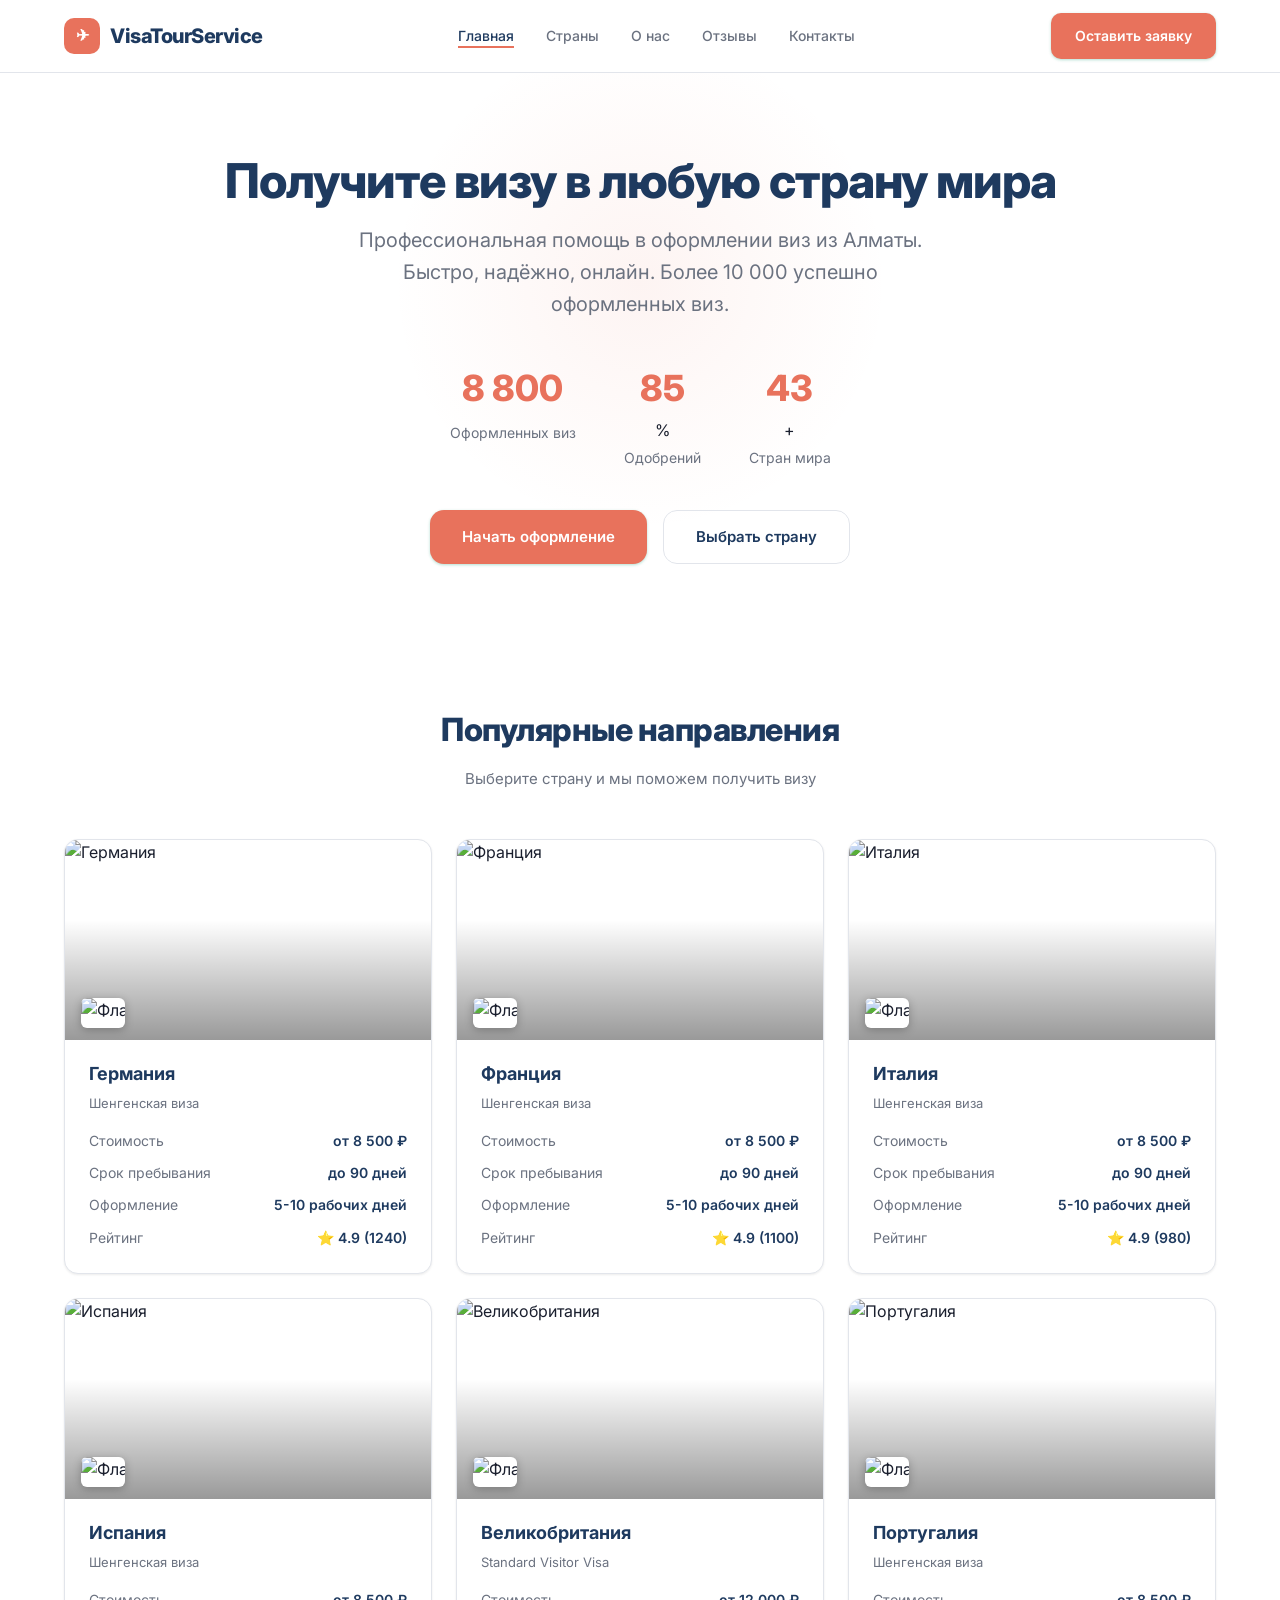
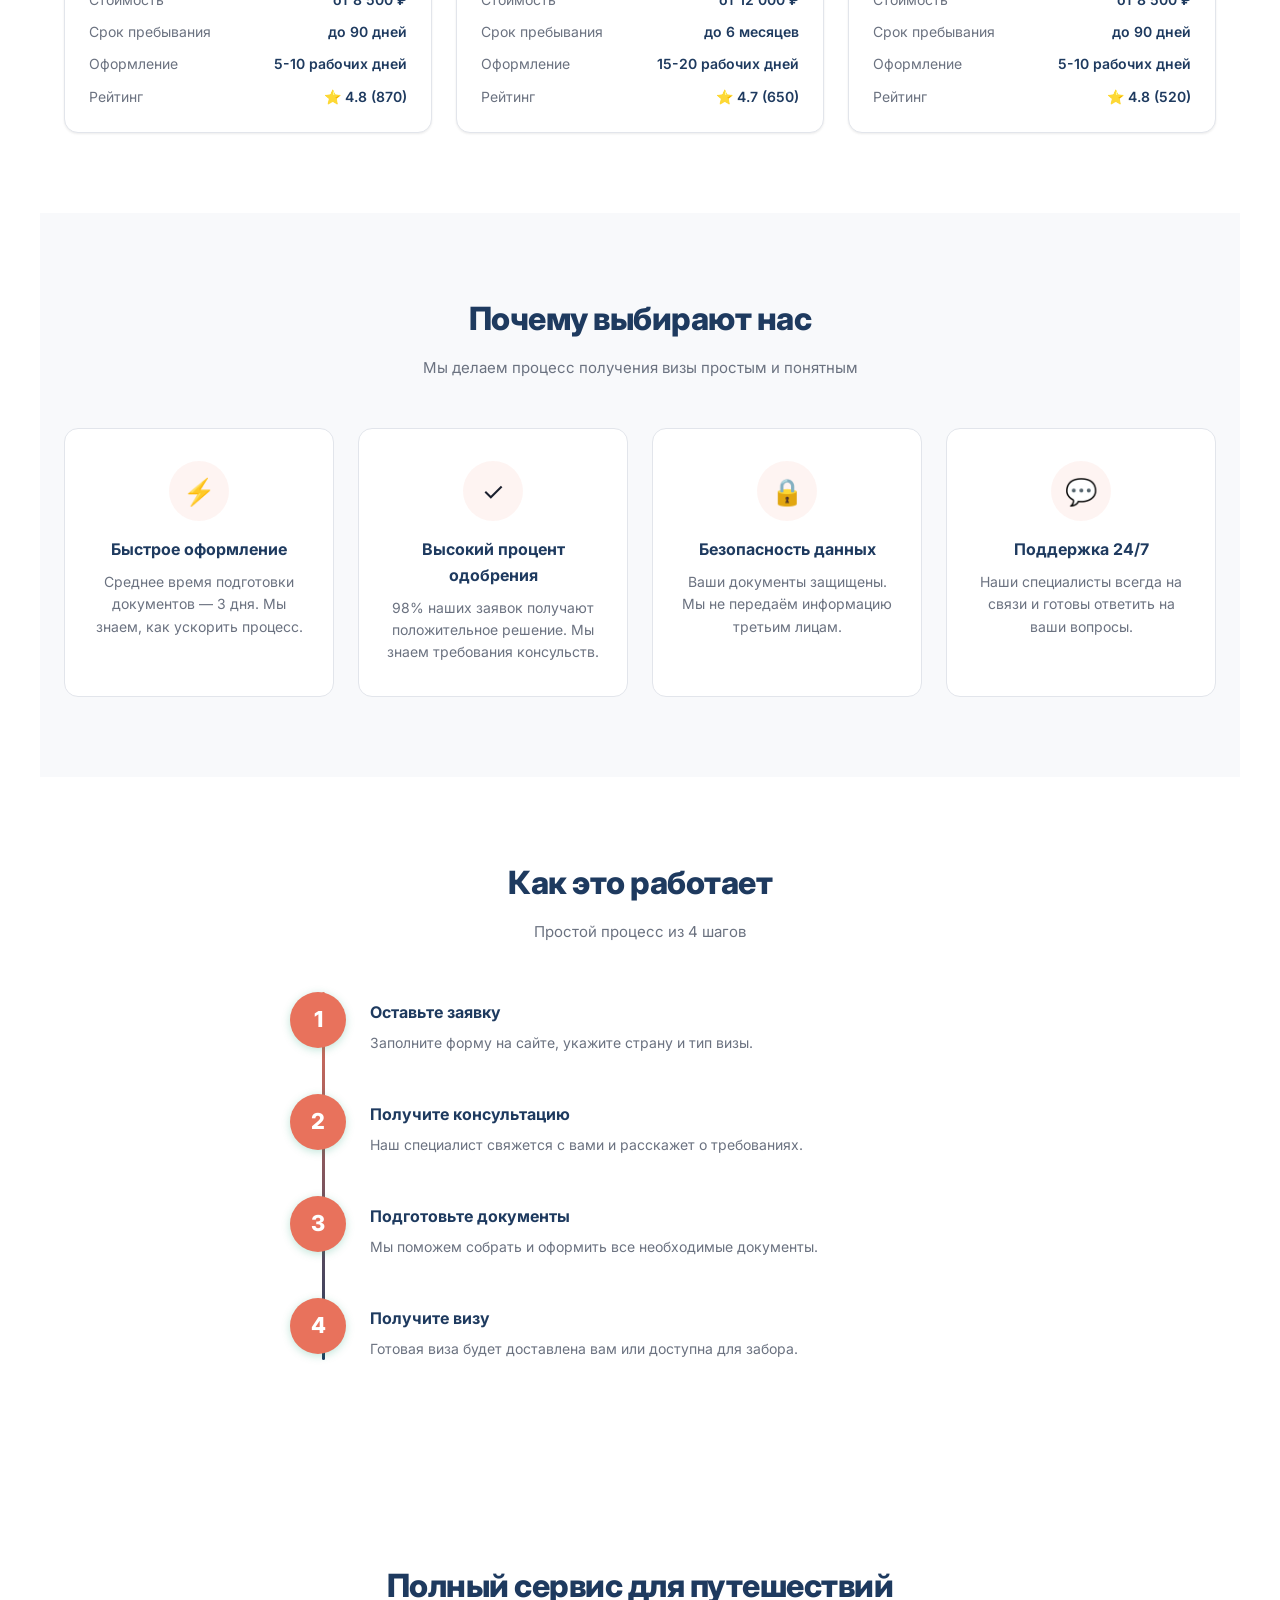
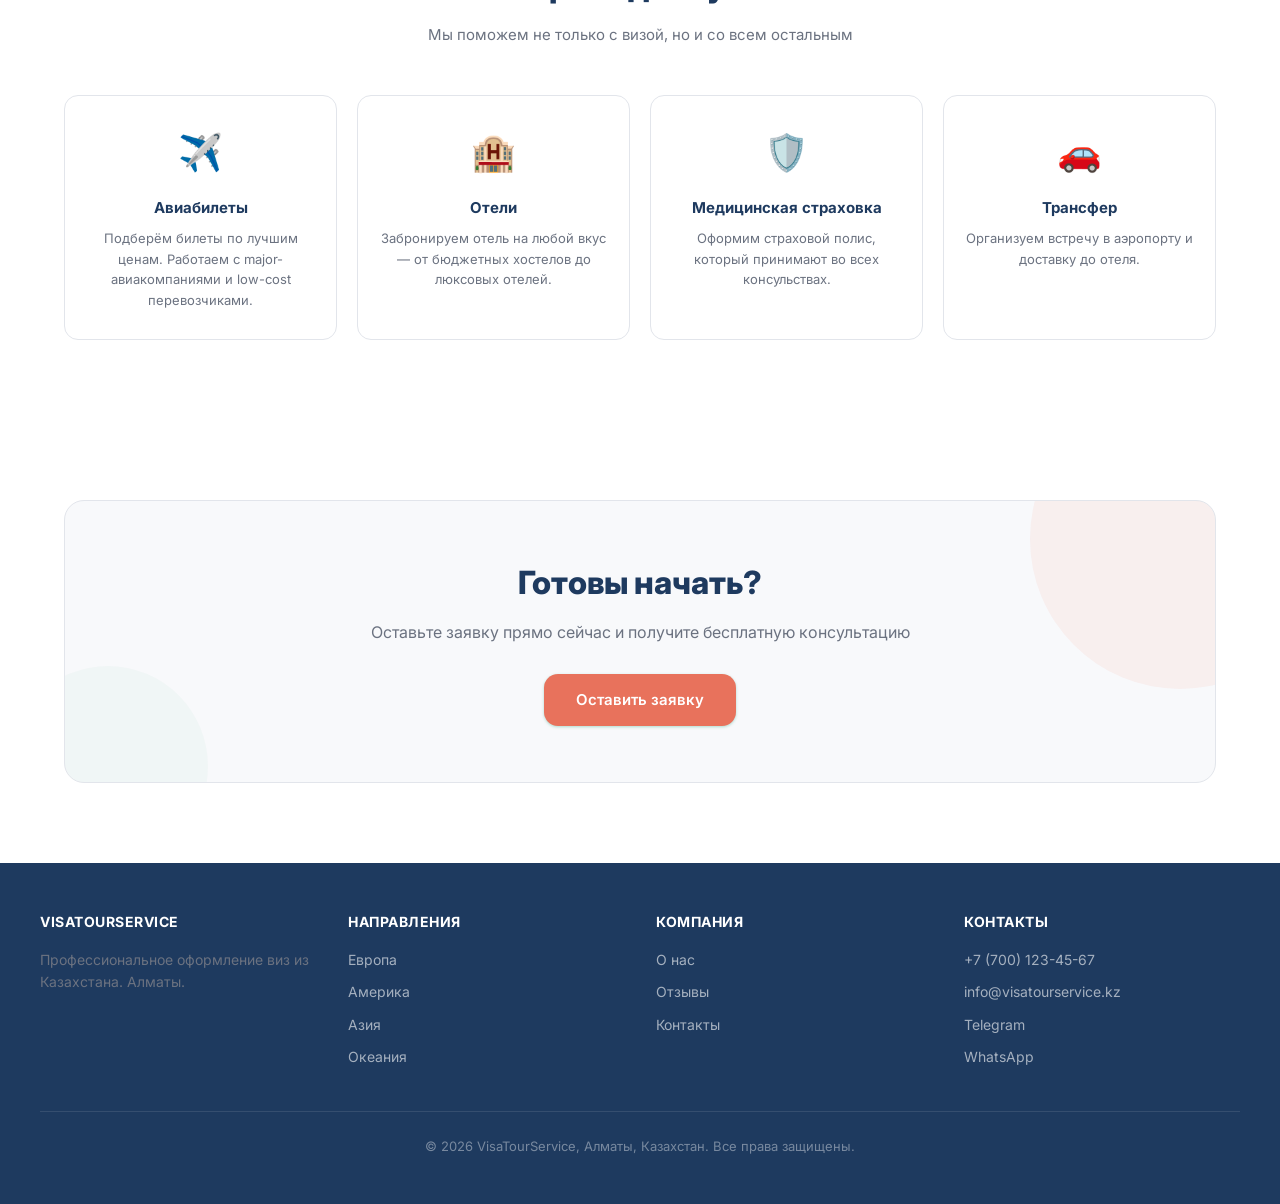
==== commit 31c9f96d: "Расширенная информация о странах + услуги (авиабилеты, отели, страховка, трансфер)" ====
--- a/index.html
+++ b/index.html
@@ -121,6 +121,33 @@
       </div>
     </section>
 
+    <section class="section">
+      <h2 class="section-title">Полный сервис для путешествий</h2>
+      <p class="section-subtitle">Мы поможем не только с визой, но и со всем остальным</p>
+      <div class="services-grid">
+        <div class="service-card fade-in">
+          <div class="service-card-icon">✈️</div>
+          <h3>Авиабилеты</h3>
+          <p>Подберём билеты по лучшим ценам. Работаем с major-авиакомпаниями и low-cost перевозчиками.</p>
+        </div>
+        <div class="service-card fade-in">
+          <div class="service-card-icon">🏨</div>
+          <h3>Отели</h3>
+          <p>Забронируем отель на любой вкус — от бюджетных хостелов до люксовых отелей.</p>
+        </div>
+        <div class="service-card fade-in">
+          <div class="service-card-icon">🛡️</div>
+          <h3>Медицинская страховка</h3>
+          <p>Оформим страховой полис, который принимают во всех консульствах.</p>
+        </div>
+        <div class="service-card fade-in">
+          <div class="service-card-icon">🚗</div>
+          <h3>Трансфер</h3>
+          <p>Организуем встречу в аэропорту и доставку до отеля.</p>
+        </div>
+      </div>
+    </section>
+
     <section class="section cta-section">
       <div class="cta-card">
         <h2>Готовы начать?</h2>
--- a/css/style.css
+++ b/css/style.css
@@ -1,23 +1,24 @@
 :root {
-  --primary: #0F0F0F;
-  --primary-light: #1A1A1A;
-  --accent: #C9A84C;
-  --accent-hover: #B8963F;
-  --accent-glow: rgba(201, 168, 76, 0.15);
-  --bg: #0A0A0A;
-  --surface: #141414;
-  --surface-hover: #1C1C1C;
-  --text-primary: #F5F5F5;
-  --text-secondary: #8A8A8A;
-  --border: #2A2A2A;
-  --border-hover: #3A3A3A;
-  --success: #10B981;
+  --primary: #1E3A5F;
+  --primary-light: #2A4F7A;
+  --accent: #E8725C;
+  --accent-hover: #D4614D;
+  --accent-glow: rgba(232, 114, 92, 0.08);
+  --bg: #FFFFFF;
+  --surface: #F8F9FB;
+  --surface-hover: #F0F2F5;
+  --text-primary: #1A1F2E;
+  --text-secondary: #6B7280;
+  --border: #E2E5EB;
+  --border-hover: #CCD0D8;
+  --success: #22C55E;
   --warning: #F59E0B;
   --error: #EF4444;
-  --shadow: 0 2px 8px rgba(0,0,0,0.3);
-  --shadow-lg: 0 8px 32px rgba(0,0,0,0.4);
-  --radius: 12px;
-  --radius-lg: 16px;
+  --shadow-sm: 0 1px 2px rgba(0,0,0,0.04);
+  --shadow: 0 1px 3px rgba(0,0,0,0.05), 0 1px 2px rgba(0,0,0,0.03);
+  --shadow-lg: 0 8px 24px rgba(0,0,0,0.06), 0 2px 8px rgba(0,0,0,0.04);
+  --radius: 10px;
+  --radius-lg: 14px;
 }
 
 * {
@@ -89,8 +90,8 @@
   position: sticky;
   top: 0;
   z-index: 100;
-  background: rgba(10,10,10,0.95);
-  backdrop-filter: blur(20px);
+  background: rgba(255,255,255,0.92);
+  backdrop-filter: blur(16px);
   border-bottom: 1px solid var(--border);
   animation: fadeInUp 0.5s ease;
 }
@@ -108,7 +109,7 @@
 .logo {
   font-size: 20px;
   font-weight: 800;
-  color: var(--text-primary);
+  color: var(--primary);
   text-decoration: none;
   display: flex;
   align-items: center;
@@ -124,7 +125,7 @@
   display: flex;
   align-items: center;
   justify-content: center;
-  color: #0A0A0A;
+  color: white;
   font-size: 16px;
   animation: float 3s ease-in-out infinite;
 }
@@ -162,7 +163,7 @@
 
 .nav-links a:hover,
 .nav-links a.active {
-  color: var(--text-primary);
+  color: var(--primary);
 }
 
 .btn {
@@ -180,7 +181,7 @@
 }
 
 .btn:hover {
-  transform: translateY(-2px);
+  transform: translateY(-1px);
 }
 
 .btn:active {
@@ -189,17 +190,18 @@
 
 .btn-primary {
   background: var(--accent);
-  color: #0A0A0A;
-  box-shadow: 0 4px 16px rgba(201, 168, 76, 0.3);
+  color: white;
+  box-shadow: 0 1px 3px rgba(5, 150, 105, 0.3);
 }
 
 .btn-primary:hover {
-  box-shadow: 0 6px 24px rgba(201, 168, 76, 0.4);
+  background: var(--accent-hover);
+  box-shadow: 0 4px 12px rgba(5, 150, 105, 0.3);
 }
 
 .btn-secondary {
   background: transparent;
-  color: var(--text-primary);
+  color: var(--primary);
   border: 1px solid var(--border);
 }
 
@@ -210,14 +212,14 @@
 }
 
 .btn-large {
-  padding: 16px 36px;
+  padding: 14px 32px;
   font-size: 15px;
   border-radius: var(--radius-lg);
 }
 
 /* ===== HERO ===== */
 .hero {
-  padding: 100px 24px 80px;
+  padding: 80px 24px 60px;
   text-align: center;
   max-width: 900px;
   margin: 0 auto;
@@ -227,11 +229,11 @@
 
 .hero-bg {
   position: absolute;
-  top: -60px;
+  top: -40px;
   left: 50%;
   transform: translateX(-50%);
-  width: 600px;
-  height: 600px;
+  width: 500px;
+  height: 500px;
   background: radial-gradient(circle, var(--accent-glow) 0%, transparent 70%);
   border-radius: 50%;
   pointer-events: none;
@@ -244,10 +246,10 @@
 }
 
 .hero h1 {
-  font-size: 52px;
+  font-size: 48px;
   font-weight: 800;
-  color: var(--text-primary);
-  margin-bottom: 20px;
+  color: var(--primary);
+  margin-bottom: 16px;
   line-height: 1.15;
   letter-spacing: -1px;
   animation: fadeInUp 0.8s ease 0.2s both;
@@ -311,11 +313,11 @@
 }
 
 .section-title {
-  font-size: 36px;
+  font-size: 32px;
   font-weight: 800;
   text-align: center;
   margin-bottom: 12px;
-  color: var(--text-primary);
+  color: var(--primary);
   letter-spacing: -0.5px;
 }
 
@@ -323,30 +325,30 @@
   text-align: center;
   color: var(--text-secondary);
   margin-bottom: 48px;
-  font-size: 16px;
+  font-size: 15px;
 }
 
 /* ===== COUNTRY CARDS ===== */
 .countries-grid {
   display: grid;
   grid-template-columns: repeat(auto-fill, minmax(320px, 1fr));
-  gap: 28px;
+  gap: 24px;
 }
 
 .country-card {
-  background: var(--surface);
-  border-radius: 16px;
-  box-shadow: 0 2px 12px rgba(0,0,0,0.2);
+  background: var(--bg);
+  border-radius: var(--radius-lg);
+  box-shadow: var(--shadow);
   overflow: hidden;
   text-decoration: none;
   color: inherit;
-  transition: transform 0.4s cubic-bezier(0.22, 1, 0.36, 1), box-shadow 0.4s ease;
+  transition: transform 0.3s cubic-bezier(0.22, 1, 0.36, 1), box-shadow 0.3s ease;
   border: 1px solid var(--border);
 }
 
 .country-card:hover {
-  transform: translateY(-10px);
-  box-shadow: 0 20px 48px rgba(0,0,0,0.5);
+  transform: translateY(-6px);
+  box-shadow: var(--shadow-lg);
   border-color: var(--accent);
 }
 
@@ -397,9 +399,9 @@
 }
 
 .country-card-body h3 {
-  font-size: 20px;
+  font-size: 18px;
   font-weight: 700;
-  color: var(--text-primary);
+  color: var(--primary);
   margin-bottom: 4px;
 }
 
@@ -428,20 +430,20 @@
 
 .detail-row .value {
   font-weight: 600;
-  color: var(--accent);
+  color: var(--primary);
 }
 
 /* ===== FEATURES ===== */
 .features-grid {
   display: grid;
   grid-template-columns: repeat(auto-fit, minmax(250px, 1fr));
-  gap: 32px;
+  gap: 24px;
 }
 
 .feature-card {
   text-align: center;
-  padding: 36px 28px;
-  background: var(--surface);
+  padding: 32px 24px;
+  background: var(--bg);
   border-radius: var(--radius-lg);
   border: 1px solid var(--border);
   transition: transform 0.3s ease, box-shadow 0.3s ease, border-color 0.3s ease;
@@ -454,26 +456,26 @@
 }
 
 .feature-icon {
-  width: 68px;
-  height: 68px;
+  width: 60px;
+  height: 60px;
   background: var(--accent-glow);
   border-radius: 50%;
   display: flex;
   align-items: center;
   justify-content: center;
-  margin: 0 auto 20px;
-  font-size: 30px;
+  margin: 0 auto 16px;
+  font-size: 26px;
   transition: transform 0.3s ease;
 }
 
 .feature-card:hover .feature-icon {
-  transform: scale(1.1);
+  transform: scale(1.05);
 }
 
 .feature-card h3 {
-  font-size: 18px;
-  margin-bottom: 10px;
-  color: var(--text-primary);
+  font-size: 16px;
+  margin-bottom: 8px;
+  color: var(--primary);
   font-weight: 700;
 }
 
@@ -510,40 +512,40 @@
 }
 
 .step-number {
-  width: 64px;
-  height: 64px;
+  width: 56px;
+  height: 56px;
   background: var(--accent);
-  color: #0A0A0A;
+  color: white;
   border-radius: 50%;
   display: flex;
   align-items: center;
   justify-content: center;
-  font-size: 24px;
+  font-size: 22px;
   font-weight: 800;
   flex-shrink: 0;
-  box-shadow: 0 4px 16px rgba(201, 168, 76, 0.3);
+  box-shadow: 0 2px 8px rgba(5, 150, 105, 0.25);
   z-index: 1;
   transition: transform 0.3s ease;
 }
 
 .step:hover .step-number {
-  transform: scale(1.1);
+  transform: scale(1.08);
 }
 
 .step-content {
-  padding-top: 12px;
+  padding-top: 8px;
 }
 
 .step-content h3 {
-  font-size: 18px;
-  color: var(--text-primary);
-  margin-bottom: 8px;
+  font-size: 16px;
+  color: var(--primary);
+  margin-bottom: 6px;
   font-weight: 700;
 }
 
 .step-content p {
   color: var(--text-secondary);
-  font-size: 15px;
+  font-size: 14px;
 }
 
 /* ===== CTA SECTION ===== */
@@ -555,8 +557,8 @@
   background: var(--surface);
   border: 1px solid var(--border);
   border-radius: 20px;
-  padding: 64px 48px;
-  color: var(--text-primary);
+  padding: 56px 48px;
+  color: var(--primary);
   position: relative;
   overflow: hidden;
 }
@@ -579,22 +581,22 @@
   left: -5%;
   width: 200px;
   height: 200px;
-  background: rgba(201, 168, 76, 0.05);
+  background: rgba(5, 150, 105, 0.03);
   border-radius: 50%;
 }
 
 .cta-card h2 {
-  font-size: 36px;
+  font-size: 32px;
   font-weight: 800;
-  margin-bottom: 16px;
+  margin-bottom: 12px;
   position: relative;
   z-index: 1;
 }
 
 .cta-card p {
-  font-size: 18px;
-  color: var(--text-secondary);
-  margin-bottom: 32px;
+  font-size: 16px;
+  color: var(--text-secondary);
+  margin-bottom: 28px;
   position: relative;
   z-index: 1;
 }
@@ -608,10 +610,10 @@
 .form-container {
   max-width: 640px;
   margin: 0 auto;
-  background: var(--surface);
+  background: var(--bg);
   border-radius: var(--radius-lg);
   box-shadow: var(--shadow-lg);
-  padding: 48px;
+  padding: 40px;
   border: 1px solid var(--border);
 }
 
@@ -619,7 +621,7 @@
   display: flex;
   justify-content: center;
   gap: 8px;
-  margin-bottom: 40px;
+  margin-bottom: 36px;
 }
 
 .form-step {
@@ -639,29 +641,29 @@
 }
 
 .form-group {
-  margin-bottom: 24px;
+  margin-bottom: 20px;
 }
 
 .form-group label {
   display: block;
   font-weight: 600;
-  margin-bottom: 8px;
-  color: var(--text-primary);
-  font-size: 14px;
+  margin-bottom: 6px;
+  color: var(--primary);
+  font-size: 13px;
 }
 
 .form-group input,
 .form-group select,
 .form-group textarea {
   width: 100%;
-  padding: 14px 16px;
+  padding: 12px 14px;
   border: 1px solid var(--border);
   border-radius: var(--radius);
-  font-size: 16px;
+  font-size: 15px;
   font-family: inherit;
   transition: border-color 0.3s, box-shadow 0.3s;
   background: var(--bg);
-  color: var(--text-primary);
+  color: var(--primary);
 }
 
 .form-group input:focus,
@@ -686,7 +688,7 @@
 .form-actions {
   display: flex;
   gap: 16px;
-  margin-top: 32px;
+  margin-top: 28px;
 }
 
 .form-actions .btn {
@@ -703,9 +705,8 @@
 
 .admin-sidebar {
   background: var(--primary);
-  color: var(--text-primary);
+  color: white;
   padding: 24px;
-  border-right: 1px solid var(--border);
 }
 
 .admin-sidebar h2 {
@@ -861,13 +862,13 @@
   font-weight: 600;
 }
 
-.status-new { background: rgba(201,168,76,0.15); color: var(--accent); }
-.status-processing { background: rgba(245,158,11,0.15); color: var(--warning); }
-.status-documents { background: rgba(139,92,246,0.15); color: #8B5CF6; }
-.status-submitted { background: rgba(59,130,246,0.15); color: #3B82F6; }
-.status-approved { background: rgba(16,185,129,0.15); color: var(--success); }
-.status-completed { background: rgba(138,138,138,0.15); color: var(--text-secondary); }
-.status-rejected { background: rgba(239,68,68,0.15); color: var(--error); }
+.status-new { background: rgba(232,114,92,0.1); color: var(--accent); }
+.status-processing { background: rgba(245,158,11,0.1); color: var(--warning); }
+.status-documents { background: rgba(139,92,246,0.1); color: #8B5CF6; }
+.status-submitted { background: rgba(59,130,246,0.1); color: #3B82F6; }
+.status-approved { background: rgba(34,197,94,0.1); color: var(--success); }
+.status-completed { background: rgba(107,114,128,0.1); color: var(--text-secondary); }
+.status-rejected { background: rgba(239,68,68,0.1); color: var(--error); }
 
 /* Application Detail */
 .app-detail {
@@ -965,10 +966,9 @@
 /* ===== FOOTER ===== */
 .footer {
   background: var(--primary);
-  color: var(--text-primary);
-  padding: 56px 24px;
+  color: white;
+  padding: 48px 24px;
   margin-top: 0;
-  border-top: 1px solid var(--border);
 }
 
 .footer-content {
@@ -980,14 +980,16 @@
 }
 
 .footer-section h4 {
-  font-size: 16px;
+  font-size: 14px;
   margin-bottom: 16px;
   font-weight: 700;
+  text-transform: uppercase;
+  letter-spacing: 0.5px;
 }
 
 .footer-section a {
   display: block;
-  color: var(--text-secondary);
+  color: rgba(255,255,255,0.6);
   text-decoration: none;
   margin-bottom: 10px;
   font-size: 14px;
@@ -995,17 +997,17 @@
 }
 
 .footer-section a:hover {
-  color: var(--accent);
+  color: white;
 }
 
 .footer-bottom {
   max-width: 1200px;
   margin: 32px auto 0;
   padding-top: 24px;
-  border-top: 1px solid var(--border);
+  border-top: 1px solid rgba(255,255,255,0.1);
   text-align: center;
-  font-size: 14px;
-  color: var(--text-secondary);
+  font-size: 13px;
+  color: rgba(255,255,255,0.4);
 }
 
 /* ===== FILTERS ===== */
@@ -1020,7 +1022,7 @@
   padding: 10px 24px;
   border: 1px solid var(--border);
   border-radius: 50px;
-  background: var(--surface);
+  background: var(--bg);
   cursor: pointer;
   font-size: 14px;
   font-weight: 500;
@@ -1035,7 +1037,7 @@
 
 .filter-tab.active {
   background: var(--accent);
-  color: #0A0A0A;
+  color: white;
   border-color: var(--accent);
 }
 
@@ -1046,12 +1048,12 @@
   left: 0;
   right: 0;
   bottom: 0;
-  background: rgba(0,0,0,0.7);
+  background: rgba(0,0,0,0.4);
   display: none;
   align-items: center;
   justify-content: center;
   z-index: 200;
-  backdrop-filter: blur(8px);
+  backdrop-filter: blur(4px);
 }
 
 .modal.active {
@@ -1059,7 +1061,7 @@
 }
 
 .modal-content {
-  background: var(--surface);
+  background: var(--bg);
   border-radius: var(--radius-lg);
   padding: 32px;
   max-width: 500px;
@@ -1068,6 +1070,7 @@
   overflow-y: auto;
   animation: fadeInUp 0.3s ease;
   border: 1px solid var(--border);
+  box-shadow: var(--shadow-lg);
 }
 
 .modal-header {
@@ -1229,7 +1232,7 @@
 .about-hero-bg {
   position: absolute;
   inset: 0;
-  background: linear-gradient(135deg, #0A0A0A 0%, #141414 50%, #1A1A1A 100%);
+  background: linear-gradient(135deg, #1E3A5F 0%, #152C4A 100%);
   opacity: 0.95;
 }
 
@@ -1238,8 +1241,8 @@
   position: absolute;
   inset: 0;
   background:
-    radial-gradient(circle at 20% 50%, var(--accent-glow) 0%, transparent 50%),
-    radial-gradient(circle at 80% 20%, rgba(255,255,255,0.02) 0%, transparent 40%);
+    radial-gradient(circle at 20% 50%, rgba(232, 114, 92, 0.12) 0%, transparent 50%),
+    radial-gradient(circle at 80% 20%, rgba(255,255,255,0.04) 0%, transparent 40%);
 }
 
 .about-hero-content {
@@ -1281,11 +1284,11 @@
 }
 
 .about-stat-item {
-  background: var(--surface);
-  border-radius: 16px;
-  padding: 32px 20px;
+  background: var(--bg);
+  border-radius: 14px;
+  padding: 28px 20px;
   text-align: center;
-  box-shadow: 0 8px 32px rgba(0,0,0,0.2);
+  box-shadow: var(--shadow);
   transition: transform 0.3s ease;
   border: 1px solid var(--border);
 }
@@ -1296,7 +1299,7 @@
 }
 
 .about-stat-num {
-  font-size: 36px;
+  font-size: 32px;
   font-weight: 800;
   color: var(--accent);
   margin-bottom: 4px;
@@ -1331,20 +1334,20 @@
 }
 
 .about-visual-card {
-  background: var(--surface);
-  border-radius: 16px;
-  padding: 24px;
+  background: var(--bg);
+  border-radius: 14px;
+  padding: 20px;
   display: flex;
   align-items: center;
   gap: 16px;
-  margin-bottom: 16px;
-  box-shadow: var(--shadow);
+  margin-bottom: 12px;
+  box-shadow: var(--shadow-sm);
   transition: transform 0.3s ease;
   border: 1px solid var(--border);
 }
 
 .about-visual-card:hover {
-  transform: translateX(8px);
+  transform: translateX(6px);
   border-color: var(--accent);
 }
 
@@ -1368,37 +1371,37 @@
 }
 
 .about-value-card {
-  padding: 36px 28px;
+  padding: 32px 24px;
   border: 1px solid var(--border);
-  border-radius: 16px;
+  border-radius: 14px;
   transition: all 0.3s ease;
-  background: var(--surface);
+  background: var(--bg);
 }
 
 .about-value-card:hover {
   border-color: var(--accent);
-  box-shadow: 0 8px 32px rgba(201, 168, 76, 0.1);
+  box-shadow: 0 4px 16px rgba(5, 150, 105, 0.08);
 }
 
 .about-value-num {
-  font-size: 48px;
+  font-size: 40px;
   font-weight: 800;
-  color: rgba(201, 168, 76, 0.15);
-  margin-bottom: 16px;
+  color: rgba(5, 150, 105, 0.12);
+  margin-bottom: 12px;
   line-height: 1;
 }
 
 .about-value-card h3 {
-  font-size: 18px;
+  font-size: 16px;
   font-weight: 700;
-  color: var(--text-primary);
-  margin-bottom: 12px;
+  color: var(--primary);
+  margin-bottom: 10px;
 }
 
 .about-value-card p {
   color: var(--text-secondary);
   font-size: 14px;
-  line-height: 1.7;
+  line-height: 1.6;
 }
 
 .about-team {
@@ -1411,42 +1414,42 @@
 
 .about-team-card {
   text-align: center;
-  padding: 32px 20px;
-  border-radius: 16px;
-  background: var(--surface);
+  padding: 28px 20px;
+  border-radius: 14px;
+  background: var(--bg);
   box-shadow: var(--shadow);
   transition: transform 0.3s ease;
   border: 1px solid var(--border);
 }
 
 .about-team-card:hover {
-  transform: translateY(-6px);
+  transform: translateY(-4px);
   border-color: var(--accent);
 }
 
 .about-team-avatar {
-  width: 72px;
-  height: 72px;
+  width: 64px;
+  height: 64px;
   border-radius: 50%;
   background: var(--accent);
-  color: #0A0A0A;
+  color: white;
   display: flex;
   align-items: center;
   justify-content: center;
-  font-size: 20px;
+  font-size: 18px;
   font-weight: 700;
-  margin: 0 auto 16px;
+  margin: 0 auto 12px;
 }
 
 .about-team-card h3 {
-  font-size: 16px;
+  font-size: 15px;
   font-weight: 700;
-  color: var(--text-primary);
+  color: var(--primary);
   margin-bottom: 4px;
 }
 
 .about-team-card span {
-  font-size: 13px;
+  font-size: 12px;
   color: var(--accent);
   font-weight: 600;
 }
@@ -1454,23 +1457,23 @@
 .about-team-card p {
   font-size: 13px;
   color: var(--text-secondary);
-  margin-top: 12px;
-  line-height: 1.6;
+  margin-top: 10px;
+  line-height: 1.5;
 }
 
 /* ===== REVIEWS PAGE ===== */
 .reviews-summary {
   display: flex;
-  gap: 48px;
+  gap: 40px;
   align-items: center;
   max-width: 800px;
   margin: -40px auto 0;
   position: relative;
   z-index: 2;
-  background: var(--surface);
-  border-radius: 20px;
-  padding: 40px;
-  box-shadow: 0 8px 32px rgba(0,0,0,0.3);
+  background: var(--bg);
+  border-radius: 16px;
+  padding: 36px;
+  box-shadow: var(--shadow-lg);
   border: 1px solid var(--border);
 }
 
@@ -1480,7 +1483,7 @@
 }
 
 .reviews-score-num {
-  font-size: 56px;
+  font-size: 48px;
   font-weight: 800;
   color: var(--accent);
   line-height: 1;
@@ -1532,9 +1535,9 @@
 }
 
 .review-card {
-  background: var(--surface);
-  border-radius: 16px;
-  padding: 28px;
+  background: var(--bg);
+  border-radius: 14px;
+  padding: 24px;
   box-shadow: var(--shadow);
   border: 1px solid var(--border);
   transition: all 0.3s ease;
@@ -1542,27 +1545,27 @@
 
 .review-card:hover {
   border-color: var(--accent);
-  box-shadow: 0 8px 32px rgba(201, 168, 76, 0.08);
-  transform: translateY(-4px);
+  box-shadow: var(--shadow-lg);
+  transform: translateY(-3px);
 }
 
 .review-header {
   display: flex;
   align-items: center;
-  gap: 14px;
-  margin-bottom: 16px;
+  gap: 12px;
+  margin-bottom: 14px;
 }
 
 .review-avatar {
-  width: 48px;
-  height: 48px;
+  width: 44px;
+  height: 44px;
   border-radius: 50%;
   background: var(--accent);
-  color: #0A0A0A;
+  color: white;
   display: flex;
   align-items: center;
   justify-content: center;
-  font-size: 16px;
+  font-size: 15px;
   font-weight: 700;
   flex-shrink: 0;
 }
@@ -1572,9 +1575,9 @@
 }
 
 .review-meta h4 {
-  font-size: 15px;
+  font-size: 14px;
   font-weight: 700;
-  color: var(--text-primary);
+  color: var(--primary);
 }
 
 .review-meta span {
@@ -1883,6 +1886,52 @@
   }
 }
 
+/* ===== SERVICES GRID (main page) ===== */
+.services-grid {
+  display: grid;
+  grid-template-columns: repeat(4, 1fr);
+  gap: 20px;
+}
+
+.service-card {
+  background: var(--bg);
+  border: 1px solid var(--border);
+  border-radius: 14px;
+  padding: 28px 20px;
+  text-align: center;
+  transition: transform 0.3s ease, border-color 0.3s ease, box-shadow 0.3s ease;
+}
+
+.service-card:hover {
+  transform: translateY(-4px);
+  border-color: var(--accent);
+  box-shadow: var(--shadow-lg);
+}
+
+.service-card-icon {
+  font-size: 36px;
+  margin-bottom: 14px;
+}
+
+.service-card h3 {
+  font-size: 15px;
+  font-weight: 700;
+  color: var(--primary);
+  margin-bottom: 8px;
+}
+
+.service-card p {
+  font-size: 13px;
+  color: var(--text-secondary);
+  line-height: 1.6;
+}
+
+@media (max-width: 768px) {
+  .services-grid {
+    grid-template-columns: repeat(2, 1fr);
+  }
+}
+
 /* ===== CONTACT PAGE ===== */
 .contact-layout {
   display: grid;
@@ -1981,3 +2030,108 @@
     min-width: 200px;
   }
 }
+
+/* ===== COUNTRY FULL INFO ===== */
+.country-full-grid {
+  display: grid;
+  grid-template-columns: 1fr 380px;
+  gap: 28px;
+  max-width: 1100px;
+  margin: 0 auto;
+}
+
+.country-info-grid {
+  display: grid;
+  grid-template-columns: repeat(2, 1fr);
+  gap: 16px;
+}
+
+.country-info-item {
+  display: flex;
+  flex-direction: column;
+  gap: 4px;
+}
+
+.country-info-label {
+  font-size: 12px;
+  color: rgba(255,255,255,0.4);
+  text-transform: uppercase;
+  letter-spacing: 0.5px;
+}
+
+.country-info-value {
+  font-size: 14px;
+  font-weight: 600;
+  color: white;
+}
+
+.glass-list {
+  list-style: none;
+}
+
+.glass-list li {
+  padding: 10px 0;
+  border-bottom: 1px solid rgba(255,255,255,0.06);
+  color: rgba(255,255,255,0.7);
+  font-size: 14px;
+  line-height: 1.6;
+}
+
+.glass-list li:last-child {
+  border-bottom: none;
+}
+
+.glass-list li::before {
+  content: '→';
+  margin-right: 10px;
+  color: var(--country-accent, var(--accent));
+  font-weight: 600;
+}
+
+.services-list {
+  display: flex;
+  flex-direction: column;
+  gap: 14px;
+}
+
+.service-item {
+  display: flex;
+  align-items: center;
+  gap: 12px;
+  padding: 12px;
+  background: rgba(255,255,255,0.03);
+  border-radius: 10px;
+  border: 1px solid rgba(255,255,255,0.06);
+  transition: border-color 0.3s;
+}
+
+.service-item:hover {
+  border-color: rgba(255,255,255,0.12);
+}
+
+.service-icon {
+  font-size: 24px;
+  flex-shrink: 0;
+}
+
+.service-item strong {
+  display: block;
+  font-size: 14px;
+  color: white;
+  margin-bottom: 2px;
+}
+
+.service-item span {
+  font-size: 12px;
+  color: rgba(255,255,255,0.5);
+}
+
+@media (max-width: 768px) {
+  .country-full-grid {
+    grid-template-columns: 1fr;
+  }
+
+  .country-info-grid {
+    grid-template-columns: 1fr;
+  }
+}
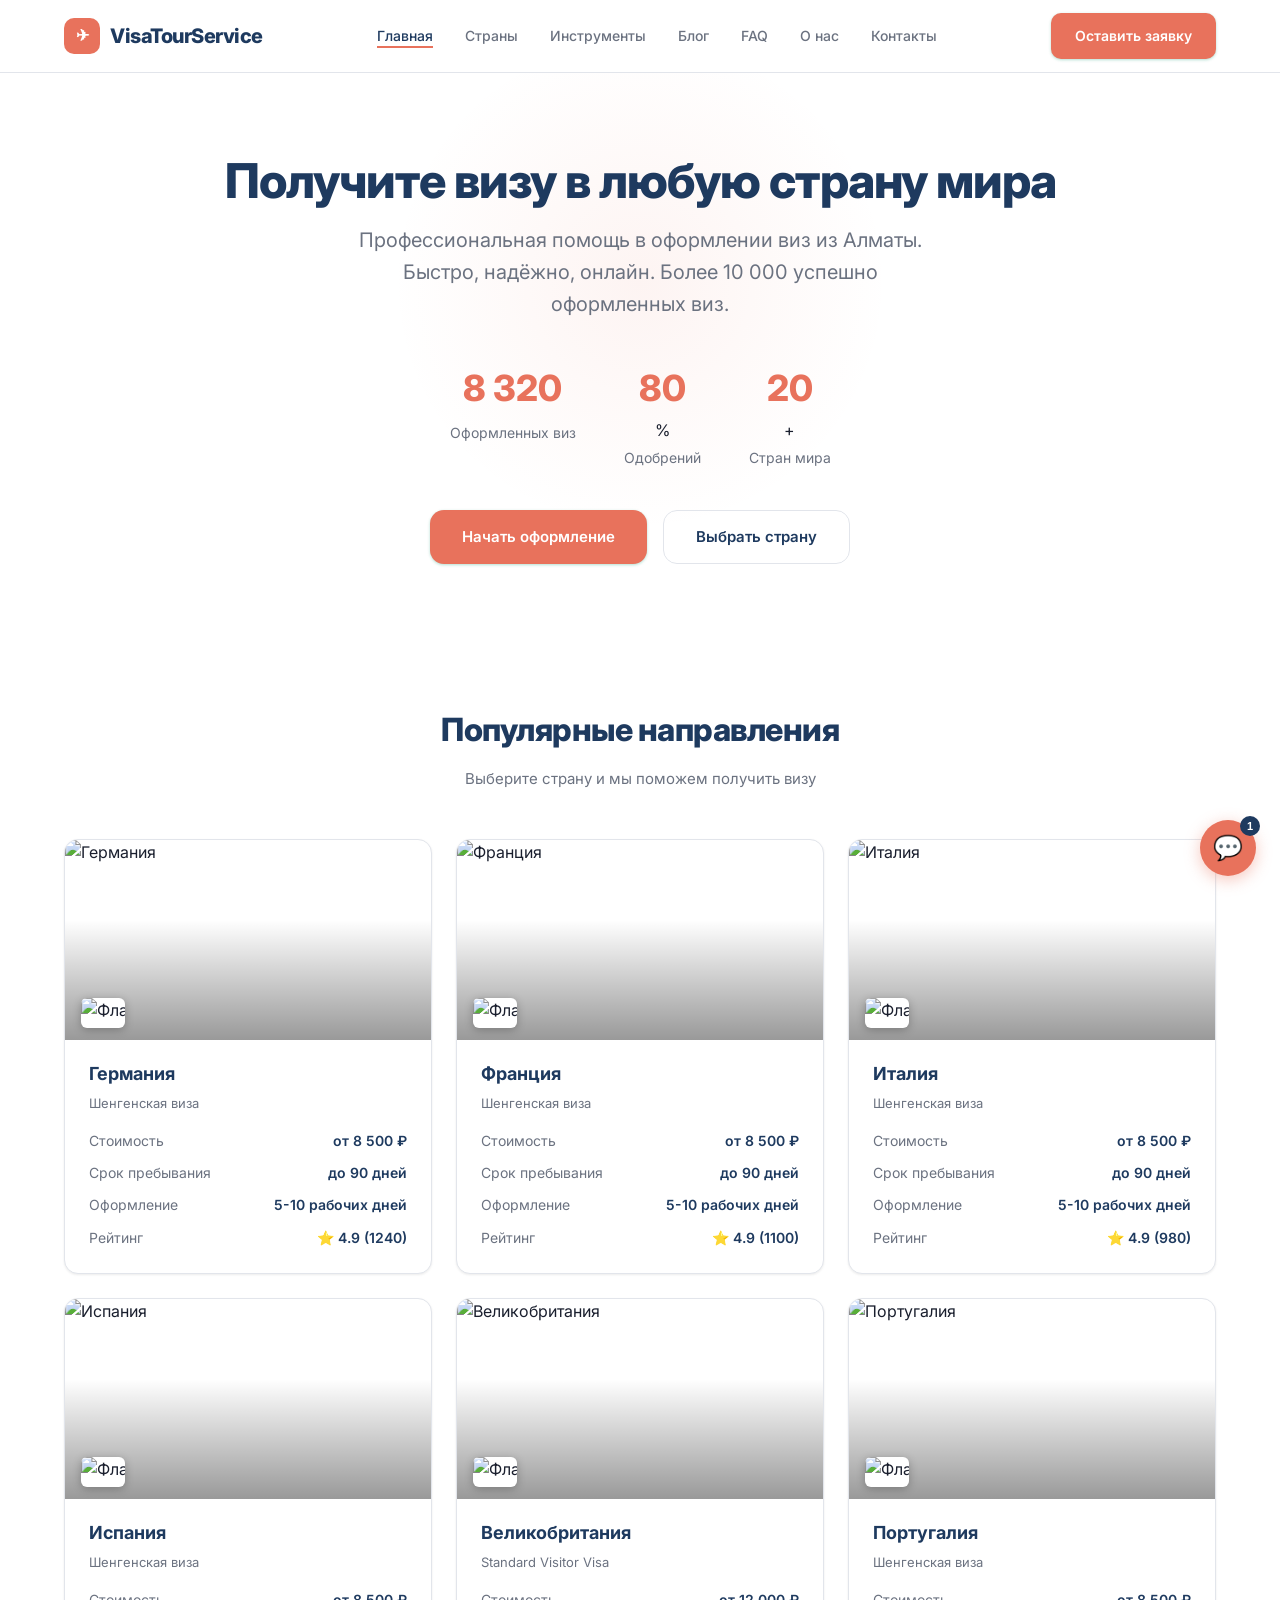
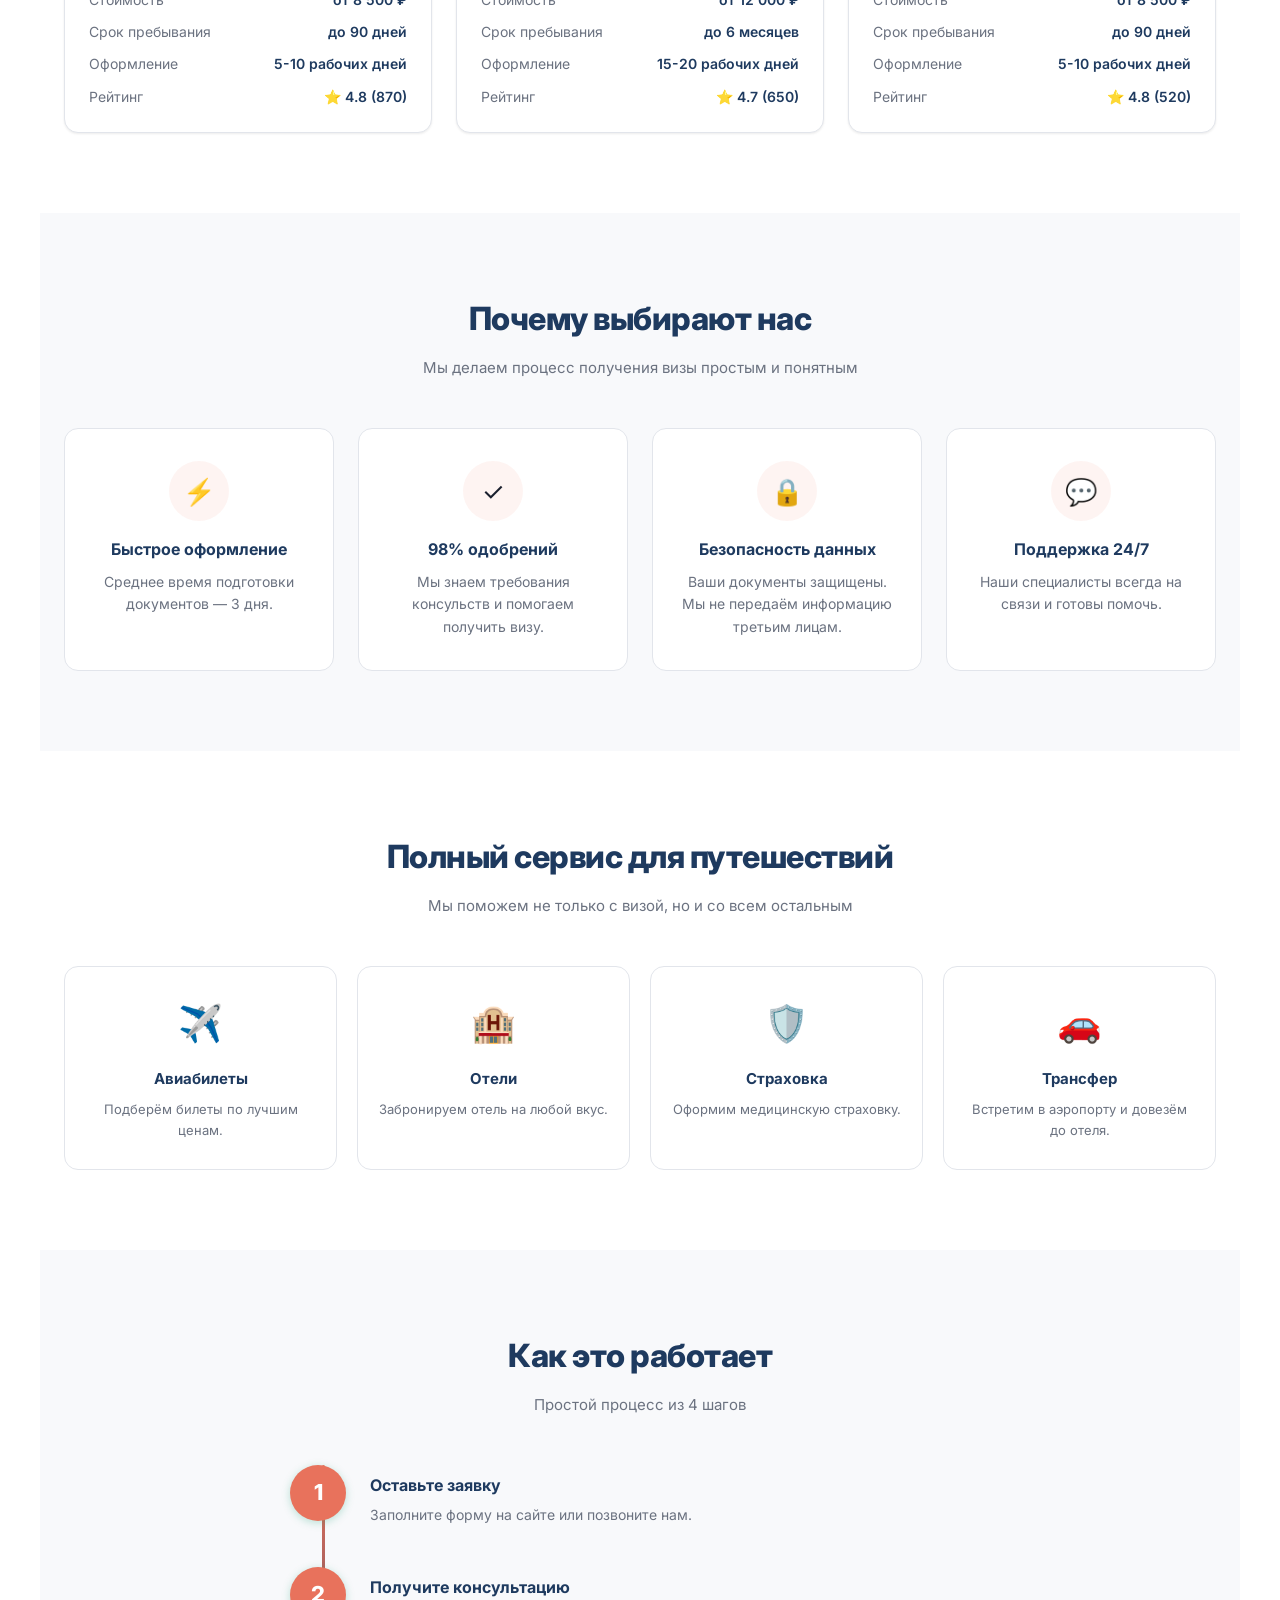
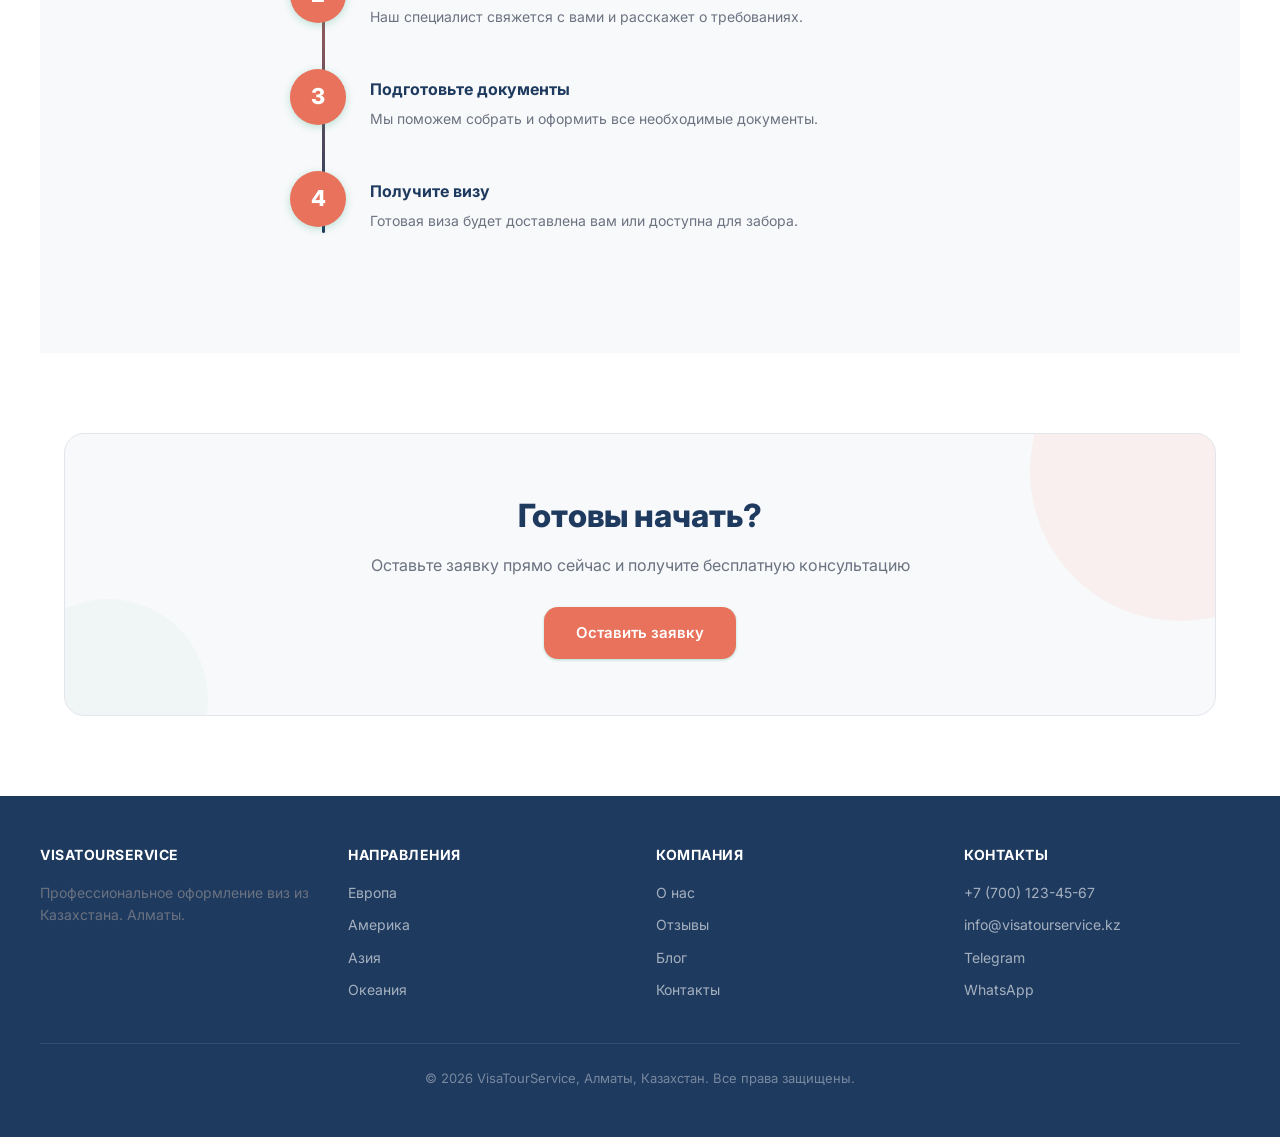
==== commit f0812a2e: "Добавлены: FAQ, Блог, Инструменты (калькулятор, чеклист, трекер, запись), Онлайн-чат" ====
--- a/index.html
+++ b/index.html
@@ -10,15 +10,14 @@
 <body>
   <header class="header">
     <nav class="nav">
-      <a href="index.html" class="logo">
-        <span class="logo-icon">✈</span>
-        VisaTourService
-      </a>
+      <a href="index.html" class="logo"><span class="logo-icon">✈</span>VisaTourService</a>
       <ul class="nav-links">
         <li><a href="index.html" class="active">Главная</a></li>
         <li><a href="countries.html">Страны</a></li>
+        <li><a href="tools.html">Инструменты</a></li>
+        <li><a href="blog.html">Блог</a></li>
+        <li><a href="faq.html">FAQ</a></li>
         <li><a href="about.html">О нас</a></li>
-        <li><a href="reviews.html">Отзывы</a></li>
         <li><a href="contact.html">Контакты</a></li>
       </ul>
       <a href="apply.html" class="btn btn-primary">Оставить заявку</a>
@@ -41,7 +40,7 @@
             <span class="hero-stat-label">Одобрений</span>
           </div>
           <div class="hero-stat">
-            <span class="hero-stat-number" data-target="50">0</span><span>+</span>
+            <span class="hero-stat-number" data-target="25">0</span><span>+</span>
             <span class="hero-stat-label">Стран мира</span>
           </div>
         </div>
@@ -55,8 +54,7 @@
     <section class="section">
       <h2 class="section-title">Популярные направления</h2>
       <p class="section-subtitle">Выберите страну и мы поможем получить визу</p>
-      <div class="countries-grid" id="popular-countries">
-      </div>
+      <div class="countries-grid" id="popular-countries"></div>
     </section>
 
     <section class="section" style="background: var(--surface);">
@@ -66,12 +64,12 @@
         <div class="feature-card fade-in">
           <div class="feature-icon">⚡</div>
           <h3>Быстрое оформление</h3>
-          <p>Среднее время подготовки документов — 3 дня. Мы знаем, как ускорить процесс.</p>
+          <p>Среднее время подготовки документов — 3 дня.</p>
         </div>
         <div class="feature-card fade-in">
           <div class="feature-icon">✓</div>
-          <h3>Высокий процент одобрения</h3>
-          <p>98% наших заявок получают положительное решение. Мы знаем требования консульств.</p>
+          <h3>98% одобрений</h3>
+          <p>Мы знаем требования консульств и помогаем получить визу.</p>
         </div>
         <div class="feature-card fade-in">
           <div class="feature-icon">🔒</div>
@@ -81,42 +79,7 @@
         <div class="feature-card fade-in">
           <div class="feature-icon">💬</div>
           <h3>Поддержка 24/7</h3>
-          <p>Наши специалисты всегда на связи и готовы ответить на ваши вопросы.</p>
-        </div>
-      </div>
-    </section>
-
-    <section class="section">
-      <h2 class="section-title">Как это работает</h2>
-      <p class="section-subtitle">Простой процесс из 4 шагов</p>
-      <div class="steps-timeline">
-        <div class="step fade-in">
-          <div class="step-number">1</div>
-          <div class="step-content">
-            <h3>Оставьте заявку</h3>
-            <p>Заполните форму на сайте, укажите страну и тип визы.</p>
-          </div>
-        </div>
-        <div class="step fade-in">
-          <div class="step-number">2</div>
-          <div class="step-content">
-            <h3>Получите консультацию</h3>
-            <p>Наш специалист свяжется с вами и расскажет о требованиях.</p>
-          </div>
-        </div>
-        <div class="step fade-in">
-          <div class="step-number">3</div>
-          <div class="step-content">
-            <h3>Подготовьте документы</h3>
-            <p>Мы поможем собрать и оформить все необходимые документы.</p>
-          </div>
-        </div>
-        <div class="step fade-in">
-          <div class="step-number">4</div>
-          <div class="step-content">
-            <h3>Получите визу</h3>
-            <p>Готовая виза будет доставлена вам или доступна для забора.</p>
-          </div>
+          <p>Наши специалисты всегда на связи и готовы помочь.</p>
         </div>
       </div>
     </section>
@@ -128,23 +91,34 @@
         <div class="service-card fade-in">
           <div class="service-card-icon">✈️</div>
           <h3>Авиабилеты</h3>
-          <p>Подберём билеты по лучшим ценам. Работаем с major-авиакомпаниями и low-cost перевозчиками.</p>
+          <p>Подберём билеты по лучшим ценам.</p>
         </div>
         <div class="service-card fade-in">
           <div class="service-card-icon">🏨</div>
           <h3>Отели</h3>
-          <p>Забронируем отель на любой вкус — от бюджетных хостелов до люксовых отелей.</p>
+          <p>Забронируем отель на любой вкус.</p>
         </div>
         <div class="service-card fade-in">
           <div class="service-card-icon">🛡️</div>
-          <h3>Медицинская страховка</h3>
-          <p>Оформим страховой полис, который принимают во всех консульствах.</p>
+          <h3>Страховка</h3>
+          <p>Оформим медицинскую страховку.</p>
         </div>
         <div class="service-card fade-in">
           <div class="service-card-icon">🚗</div>
           <h3>Трансфер</h3>
-          <p>Организуем встречу в аэропорту и доставку до отеля.</p>
-        </div>
+          <p>Встретим в аэропорту и довезём до отеля.</p>
+        </div>
+      </div>
+    </section>
+
+    <section class="section" style="background: var(--surface);">
+      <h2 class="section-title">Как это работает</h2>
+      <p class="section-subtitle">Простой процесс из 4 шагов</p>
+      <div class="steps-timeline">
+        <div class="step fade-in"><div class="step-number">1</div><div class="step-content"><h3>Оставьте заявку</h3><p>Заполните форму на сайте или позвоните нам.</p></div></div>
+        <div class="step fade-in"><div class="step-number">2</div><div class="step-content"><h3>Получите консультацию</h3><p>Наш специалист свяжется с вами и расскажет о требованиях.</p></div></div>
+        <div class="step fade-in"><div class="step-number">3</div><div class="step-content"><h3>Подготовьте документы</h3><p>Мы поможем собрать и оформить все необходимые документы.</p></div></div>
+        <div class="step fade-in"><div class="step-number">4</div><div class="step-content"><h3>Получите визу</h3><p>Готовая виза будет доставлена вам или доступна для забора.</p></div></div>
       </div>
     </section>
 
@@ -165,35 +139,53 @@
       </div>
       <div class="footer-section">
         <h4>Направления</h4>
-        <a href="countries.html">Европа</a>
-        <a href="countries.html">Америка</a>
-        <a href="countries.html">Азия</a>
-        <a href="countries.html">Океания</a>
+        <a href="countries.html">Европа</a><a href="countries.html">Америка</a><a href="countries.html">Азия</a><a href="countries.html">Океания</a>
       </div>
       <div class="footer-section">
         <h4>Компания</h4>
-        <a href="about.html">О нас</a>
-        <a href="reviews.html">Отзывы</a>
-        <a href="contact.html">Контакты</a>
+        <a href="about.html">О нас</a><a href="reviews.html">Отзывы</a><a href="blog.html">Блог</a><a href="contact.html">Контакты</a>
       </div>
       <div class="footer-section">
         <h4>Контакты</h4>
         <a href="tel:+77001234567">+7 (700) 123-45-67</a>
         <a href="mailto:info@visatourservice.kz">info@visatourservice.kz</a>
-        <a href="#">Telegram</a>
-        <a href="#">WhatsApp</a>
+        <a href="#">Telegram</a><a href="#">WhatsApp</a>
       </div>
     </div>
-    <div class="footer-bottom">
-      © 2026 VisaTourService, Алматы, Казахстан. Все права защищены.
+    <div class="footer-bottom">© 2026 VisaTourService, Алматы, Казахстан. Все права защищены.</div>
+  </footer>
+
+  <!-- ЧАТ-ВИДЖЕТ -->
+  <div class="chat-widget" id="chat-widget">
+    <button class="chat-toggle" onclick="toggleChat()">
+      <span class="chat-icon">💬</span>
+      <span class="chat-badge">1</span>
+    </button>
+    <div class="chat-window" id="chat-window">
+      <div class="chat-header">
+        <div class="chat-header-info">
+          <strong>VisaTourService</strong>
+          <span>Онлайн · Ответим за 5 мин</span>
+        </div>
+        <button class="chat-close" onclick="toggleChat()">×</button>
+      </div>
+      <div class="chat-messages" id="chat-messages">
+        <div class="chat-msg bot">
+          <p>Здравствуйте! 👋</p>
+          <p>Чем могу помочь? Задайте вопрос о визе или путешествии.</p>
+        </div>
+      </div>
+      <div class="chat-input">
+        <input type="text" id="chat-input" placeholder="Напишите сообщение..." onkeypress="if(event.key==='Enter')sendChat()">
+        <button onclick="sendChat()">→</button>
+      </div>
     </div>
-  </footer>
+  </div>
 
   <script src="js/app.js"></script>
   <script>
     loadPopularCountries();
 
-    // Анимация счётчиков в hero
     function animateCounters() {
       document.querySelectorAll('.hero-stat-number').forEach(el => {
         const target = parseInt(el.dataset.target);
@@ -202,28 +194,48 @@
         let current = 0;
         const timer = setInterval(() => {
           current += step;
-          if (current >= target) {
-            current = target;
-            clearInterval(timer);
-          }
+          if (current >= target) { current = target; clearInterval(timer); }
           el.textContent = Math.floor(current).toLocaleString('ru-RU');
         }, 16);
       });
     }
-
-    // Запуск анимации счётчиков при загрузке
     setTimeout(animateCounters, 500);
 
-    // Fade-in при скролле
     const observer = new IntersectionObserver((entries) => {
-      entries.forEach(entry => {
-        if (entry.isIntersecting) {
-          entry.target.classList.add('visible');
-        }
-      });
+      entries.forEach(entry => { if (entry.isIntersecting) entry.target.classList.add('visible'); });
     }, { threshold: 0.1 });
-
     document.querySelectorAll('.fade-in').forEach(el => observer.observe(el));
+
+    // ЧАТ
+    function toggleChat() {
+      document.getElementById('chat-window').classList.toggle('open');
+    }
+
+    const BOT_REPLIES = [
+      "Спасибо за вопрос! Наш менеджер свяжется с вами в ближайшее время.",
+      "Для получения визы нужно подготовить документы. Хотите, расскажу подробнее?",
+      "Мы работаем с 25+ странами. Какая страна вас интересует?",
+      "Оставьте заявку на сайте, и мы перезвоним в течение 15 минут!",
+      "Стоимость зависит от страны. Шенген — от 8 500 ₽, США — от 15 000 ₽.",
+      "Да, мы помогаем с бронированием отелей и авиабилетов!",
+      "Позвоните нам: +7 (700) 123-45-67 — ответим на любые вопросы."
+    ];
+
+    function sendChat() {
+      const input = document.getElementById('chat-input');
+      const msg = input.value.trim();
+      if (!msg) return;
+
+      const messages = document.getElementById('chat-messages');
+      messages.innerHTML += `<div class="chat-msg user"><p>${msg}</p></div>`;
+      input.value = '';
+
+      setTimeout(() => {
+        const reply = BOT_REPLIES[Math.floor(Math.random() * BOT_REPLIES.length)];
+        messages.innerHTML += `<div class="chat-msg bot"><p>${reply}</p></div>`;
+        messages.scrollTop = messages.scrollHeight;
+      }, 1000);
+    }
   </script>
 </body>
 </html>
--- a/css/style.css
+++ b/css/style.css
@@ -2135,3 +2135,609 @@
     grid-template-columns: 1fr;
   }
 }
+
+/* ===== FAQ ===== */
+.faq-container {
+  max-width: 800px;
+  margin: 0 auto;
+}
+
+.faq-item {
+  margin-bottom: 8px;
+  border: 1px solid var(--border);
+  border-radius: var(--radius);
+  overflow: hidden;
+  background: var(--bg);
+}
+
+.faq-question {
+  width: 100%;
+  display: flex;
+  justify-content: space-between;
+  align-items: center;
+  padding: 18px 20px;
+  background: none;
+  border: none;
+  cursor: pointer;
+  font-size: 15px;
+  font-weight: 600;
+  color: var(--primary);
+  text-align: left;
+  font-family: inherit;
+  transition: background 0.2s;
+}
+
+.faq-question:hover {
+  background: var(--surface);
+}
+
+.faq-icon {
+  font-size: 20px;
+  color: var(--accent);
+  font-weight: 700;
+  flex-shrink: 0;
+  width: 24px;
+  text-align: center;
+}
+
+.faq-answer {
+  max-height: 0;
+  overflow: hidden;
+  transition: max-height 0.3s ease, padding 0.3s ease;
+}
+
+.faq-answer.open {
+  max-height: 300px;
+  padding: 0 20px 18px;
+}
+
+.faq-answer p {
+  color: var(--text-secondary);
+  font-size: 14px;
+  line-height: 1.7;
+}
+
+/* ===== BLOG ===== */
+.blog-grid {
+  display: grid;
+  grid-template-columns: repeat(auto-fill, minmax(350px, 1fr));
+  gap: 24px;
+}
+
+.blog-card {
+  background: var(--bg);
+  border: 1px solid var(--border);
+  border-radius: var(--radius-lg);
+  padding: 28px;
+  transition: transform 0.3s ease, border-color 0.3s ease, box-shadow 0.3s ease;
+}
+
+.blog-card:hover {
+  transform: translateY(-4px);
+  border-color: var(--accent);
+  box-shadow: var(--shadow-lg);
+}
+
+.blog-card-header {
+  display: flex;
+  justify-content: space-between;
+  align-items: center;
+  margin-bottom: 14px;
+}
+
+.blog-category {
+  font-size: 11px;
+  font-weight: 700;
+  text-transform: uppercase;
+  letter-spacing: 0.5px;
+  color: var(--accent);
+  background: var(--accent-glow);
+  padding: 4px 10px;
+  border-radius: 20px;
+}
+
+.blog-read-time {
+  font-size: 12px;
+  color: var(--text-secondary);
+}
+
+.blog-card-title {
+  font-size: 17px;
+  font-weight: 700;
+  color: var(--primary);
+  margin-bottom: 10px;
+  line-height: 1.4;
+}
+
+.blog-card-preview {
+  font-size: 14px;
+  color: var(--text-secondary);
+  line-height: 1.6;
+  margin-bottom: 16px;
+}
+
+.blog-card-footer {
+  display: flex;
+  justify-content: space-between;
+  align-items: center;
+}
+
+.blog-date {
+  font-size: 12px;
+  color: var(--text-secondary);
+}
+
+.blog-link {
+  font-size: 13px;
+  font-weight: 600;
+  color: var(--accent);
+  text-decoration: none;
+}
+
+.blog-link:hover {
+  text-decoration: underline;
+}
+
+/* ===== TOOLS ===== */
+.tool-card {
+  background: var(--bg);
+  border: 1px solid var(--border);
+  border-radius: var(--radius-lg);
+  overflow: hidden;
+  max-width: 900px;
+  margin: 0 auto;
+}
+
+.tool-header {
+  display: flex;
+  align-items: center;
+  gap: 16px;
+  padding: 24px 28px;
+  border-bottom: 1px solid var(--border);
+  background: var(--surface);
+}
+
+.tool-icon {
+  font-size: 32px;
+}
+
+.tool-header h2 {
+  font-size: 18px;
+  font-weight: 700;
+  color: var(--primary);
+  margin-bottom: 4px;
+}
+
+.tool-header p {
+  font-size: 13px;
+  color: var(--text-secondary);
+}
+
+.tool-content {
+  padding: 28px;
+}
+
+.calc-form {
+  display: grid;
+  grid-template-columns: repeat(3, 1fr);
+  gap: 16px;
+  margin-bottom: 24px;
+}
+
+.calc-result {
+  text-align: center;
+  padding: 24px;
+  background: var(--surface);
+  border-radius: var(--radius);
+  border: 1px solid var(--border);
+}
+
+.calc-total {
+  font-size: 36px;
+  font-weight: 800;
+  color: var(--accent);
+  margin-bottom: 4px;
+}
+
+.calc-result p {
+  font-size: 14px;
+  color: var(--text-secondary);
+  margin-bottom: 4px;
+}
+
+.calc-result small {
+  font-size: 12px;
+  color: var(--text-secondary);
+}
+
+/* Checklist */
+.checklist {
+  list-style: none;
+}
+
+.checklist li {
+  padding: 10px 0;
+  border-bottom: 1px solid var(--border);
+}
+
+.checklist li:last-child {
+  border-bottom: none;
+}
+
+.checklist label {
+  display: flex;
+  align-items: center;
+  gap: 10px;
+  font-size: 14px;
+  color: var(--text-primary);
+  cursor: pointer;
+}
+
+.checklist input[type="checkbox"] {
+  width: 18px;
+  height: 18px;
+  accent-color: var(--accent);
+}
+
+.checklist-progress {
+  display: flex;
+  align-items: center;
+  gap: 12px;
+  margin-top: 16px;
+}
+
+.checklist-bar {
+  flex: 1;
+  height: 8px;
+  background: var(--border);
+  border-radius: 4px;
+  overflow: hidden;
+}
+
+.checklist-fill {
+  height: 100%;
+  background: var(--accent);
+  border-radius: 4px;
+  transition: width 0.3s ease;
+}
+
+.checklist-progress span {
+  font-size: 13px;
+  font-weight: 600;
+  color: var(--text-secondary);
+  flex-shrink: 0;
+}
+
+/* Tracker */
+.tracker-form {
+  display: flex;
+  gap: 12px;
+  margin-bottom: 24px;
+}
+
+.tracker-form input {
+  flex: 1;
+  padding: 12px 16px;
+  border: 1px solid var(--border);
+  border-radius: var(--radius);
+  font-size: 15px;
+  font-family: inherit;
+}
+
+.tracker-form input:focus {
+  outline: none;
+  border-color: var(--accent);
+}
+
+.tracker-stages {
+  display: flex;
+  justify-content: space-between;
+  padding: 20px 0;
+}
+
+.tracker-stage {
+  display: flex;
+  flex-direction: column;
+  align-items: center;
+  gap: 8px;
+  flex: 1;
+}
+
+.tracker-dot {
+  width: 16px;
+  height: 16px;
+  border-radius: 50%;
+  background: var(--border);
+  transition: background 0.3s;
+}
+
+.tracker-stage.active .tracker-dot {
+  background: var(--accent);
+  box-shadow: 0 0 0 4px var(--accent-glow);
+}
+
+.tracker-stage span {
+  font-size: 11px;
+  color: var(--text-secondary);
+  text-align: center;
+}
+
+.tracker-stage.active span {
+  color: var(--primary);
+  font-weight: 600;
+}
+
+.tracker-empty {
+  text-align: center;
+  padding: 20px;
+}
+
+.tracker-empty p {
+  color: var(--text-secondary);
+  font-size: 14px;
+}
+
+/* Booking */
+.booking-date-grid {
+  display: grid;
+  grid-template-columns: repeat(7, 1fr);
+  gap: 8px;
+  margin-bottom: 20px;
+}
+
+.booking-date-btn {
+  display: flex;
+  flex-direction: column;
+  align-items: center;
+  padding: 12px 8px;
+  background: var(--surface);
+  border: 1px solid var(--border);
+  border-radius: var(--radius);
+  cursor: pointer;
+  transition: all 0.2s;
+  font-family: inherit;
+}
+
+.booking-date-btn:hover,
+.booking-date-btn.active {
+  border-color: var(--accent);
+  background: var(--accent-glow);
+}
+
+.bd-day {
+  font-size: 18px;
+  font-weight: 700;
+  color: var(--primary);
+}
+
+.bd-month {
+  font-size: 11px;
+  color: var(--text-secondary);
+}
+
+.bd-week {
+  font-size: 11px;
+  color: var(--text-secondary);
+}
+
+.booking-slot-grid {
+  display: flex;
+  flex-wrap: wrap;
+  gap: 8px;
+}
+
+.booking-slot-btn {
+  padding: 10px 20px;
+  background: var(--surface);
+  border: 1px solid var(--border);
+  border-radius: var(--radius);
+  cursor: pointer;
+  font-size: 14px;
+  font-weight: 600;
+  color: var(--primary);
+  font-family: inherit;
+  transition: all 0.2s;
+}
+
+.booking-slot-btn:hover,
+.booking-slot-btn.active {
+  border-color: var(--accent);
+  background: var(--accent);
+  color: white;
+}
+
+@media (max-width: 768px) {
+  .blog-grid {
+    grid-template-columns: 1fr;
+  }
+
+  .calc-form {
+    grid-template-columns: 1fr;
+  }
+
+  .booking-date-grid {
+    grid-template-columns: repeat(4, 1fr);
+  }
+
+  .tracker-stages {
+    flex-wrap: wrap;
+  }
+
+  .tracker-stage {
+    min-width: 60px;
+  }
+}
+
+/* ===== CHAT WIDGET ===== */
+.chat-widget {
+  position: fixed;
+  bottom: 24px;
+  right: 24px;
+  z-index: 300;
+}
+
+.chat-toggle {
+  width: 56px;
+  height: 56px;
+  border-radius: 50%;
+  background: var(--accent);
+  color: white;
+  border: none;
+  cursor: pointer;
+  display: flex;
+  align-items: center;
+  justify-content: center;
+  box-shadow: 0 4px 16px rgba(232, 114, 92, 0.4);
+  transition: transform 0.3s;
+  position: relative;
+}
+
+.chat-toggle:hover {
+  transform: scale(1.08);
+}
+
+.chat-icon {
+  font-size: 24px;
+}
+
+.chat-badge {
+  position: absolute;
+  top: -4px;
+  right: -4px;
+  width: 20px;
+  height: 20px;
+  background: var(--primary);
+  color: white;
+  border-radius: 50%;
+  font-size: 11px;
+  font-weight: 700;
+  display: flex;
+  align-items: center;
+  justify-content: center;
+}
+
+.chat-window {
+  position: absolute;
+  bottom: 70px;
+  right: 0;
+  width: 360px;
+  background: var(--bg);
+  border: 1px solid var(--border);
+  border-radius: var(--radius-lg);
+  box-shadow: 0 12px 40px rgba(0,0,0,0.12);
+  display: none;
+  flex-direction: column;
+  overflow: hidden;
+}
+
+.chat-window.open {
+  display: flex;
+}
+
+.chat-header {
+  display: flex;
+  justify-content: space-between;
+  align-items: center;
+  padding: 16px 20px;
+  background: var(--primary);
+  color: white;
+}
+
+.chat-header-info strong {
+  display: block;
+  font-size: 14px;
+}
+
+.chat-header-info span {
+  font-size: 11px;
+  opacity: 0.7;
+}
+
+.chat-close {
+  background: none;
+  border: none;
+  color: white;
+  font-size: 22px;
+  cursor: pointer;
+  padding: 0;
+  line-height: 1;
+}
+
+.chat-messages {
+  flex: 1;
+  max-height: 300px;
+  overflow-y: auto;
+  padding: 16px;
+  display: flex;
+  flex-direction: column;
+  gap: 10px;
+}
+
+.chat-msg {
+  max-width: 80%;
+  padding: 10px 14px;
+  border-radius: 14px;
+  font-size: 13px;
+  line-height: 1.5;
+}
+
+.chat-msg p {
+  margin: 0;
+}
+
+.chat-msg.bot {
+  background: var(--surface);
+  color: var(--text-primary);
+  border: 1px solid var(--border);
+  align-self: flex-start;
+  border-bottom-left-radius: 4px;
+}
+
+.chat-msg.user {
+  background: var(--accent);
+  color: white;
+  align-self: flex-end;
+  border-bottom-right-radius: 4px;
+}
+
+.chat-input {
+  display: flex;
+  gap: 8px;
+  padding: 12px 16px;
+  border-top: 1px solid var(--border);
+}
+
+.chat-input input {
+  flex: 1;
+  padding: 10px 14px;
+  border: 1px solid var(--border);
+  border-radius: 20px;
+  font-size: 13px;
+  font-family: inherit;
+}
+
+.chat-input input:focus {
+  outline: none;
+  border-color: var(--accent);
+}
+
+.chat-input button {
+  width: 36px;
+  height: 36px;
+  border-radius: 50%;
+  background: var(--accent);
+  color: white;
+  border: none;
+  cursor: pointer;
+  font-size: 16px;
+  display: flex;
+  align-items: center;
+  justify-content: center;
+}
+
+@media (max-width: 768px) {
+  .chat-window {
+    width: calc(100vw - 48px);
+    right: -12px;
+  }
+}
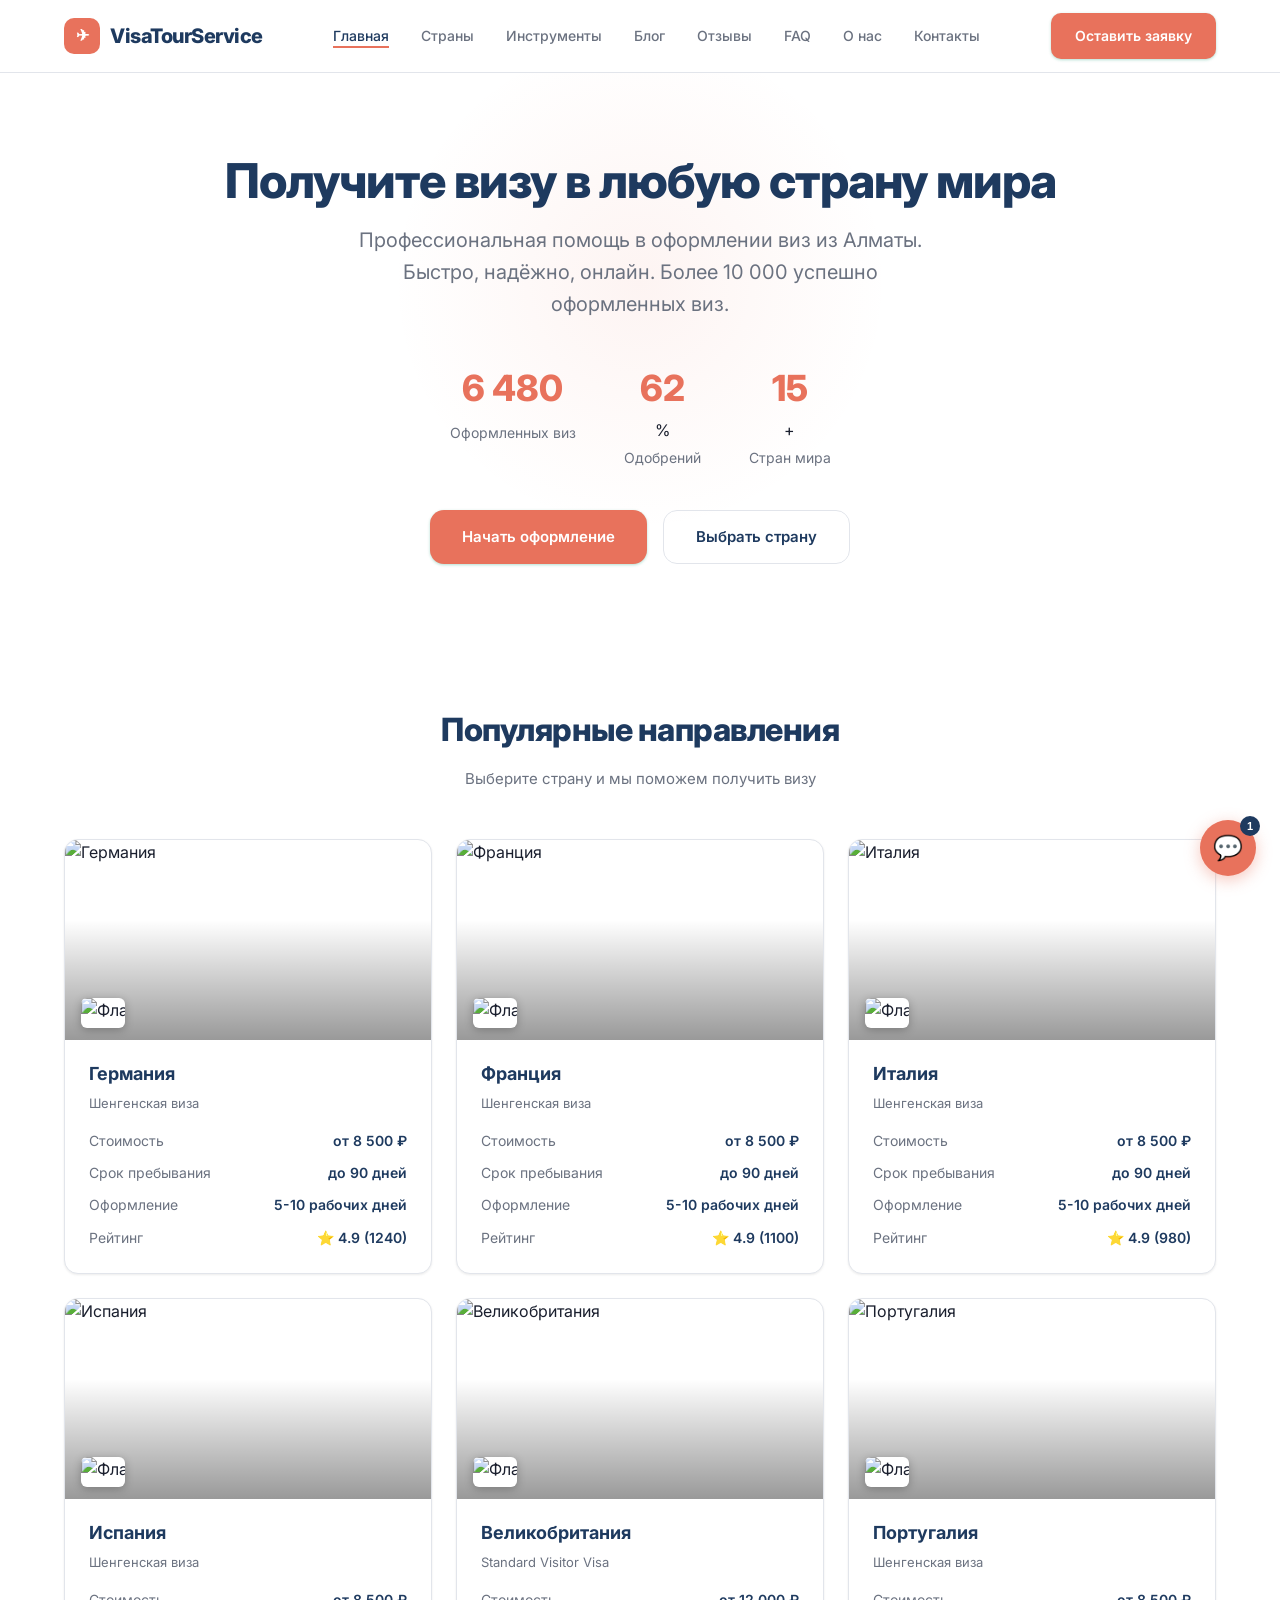
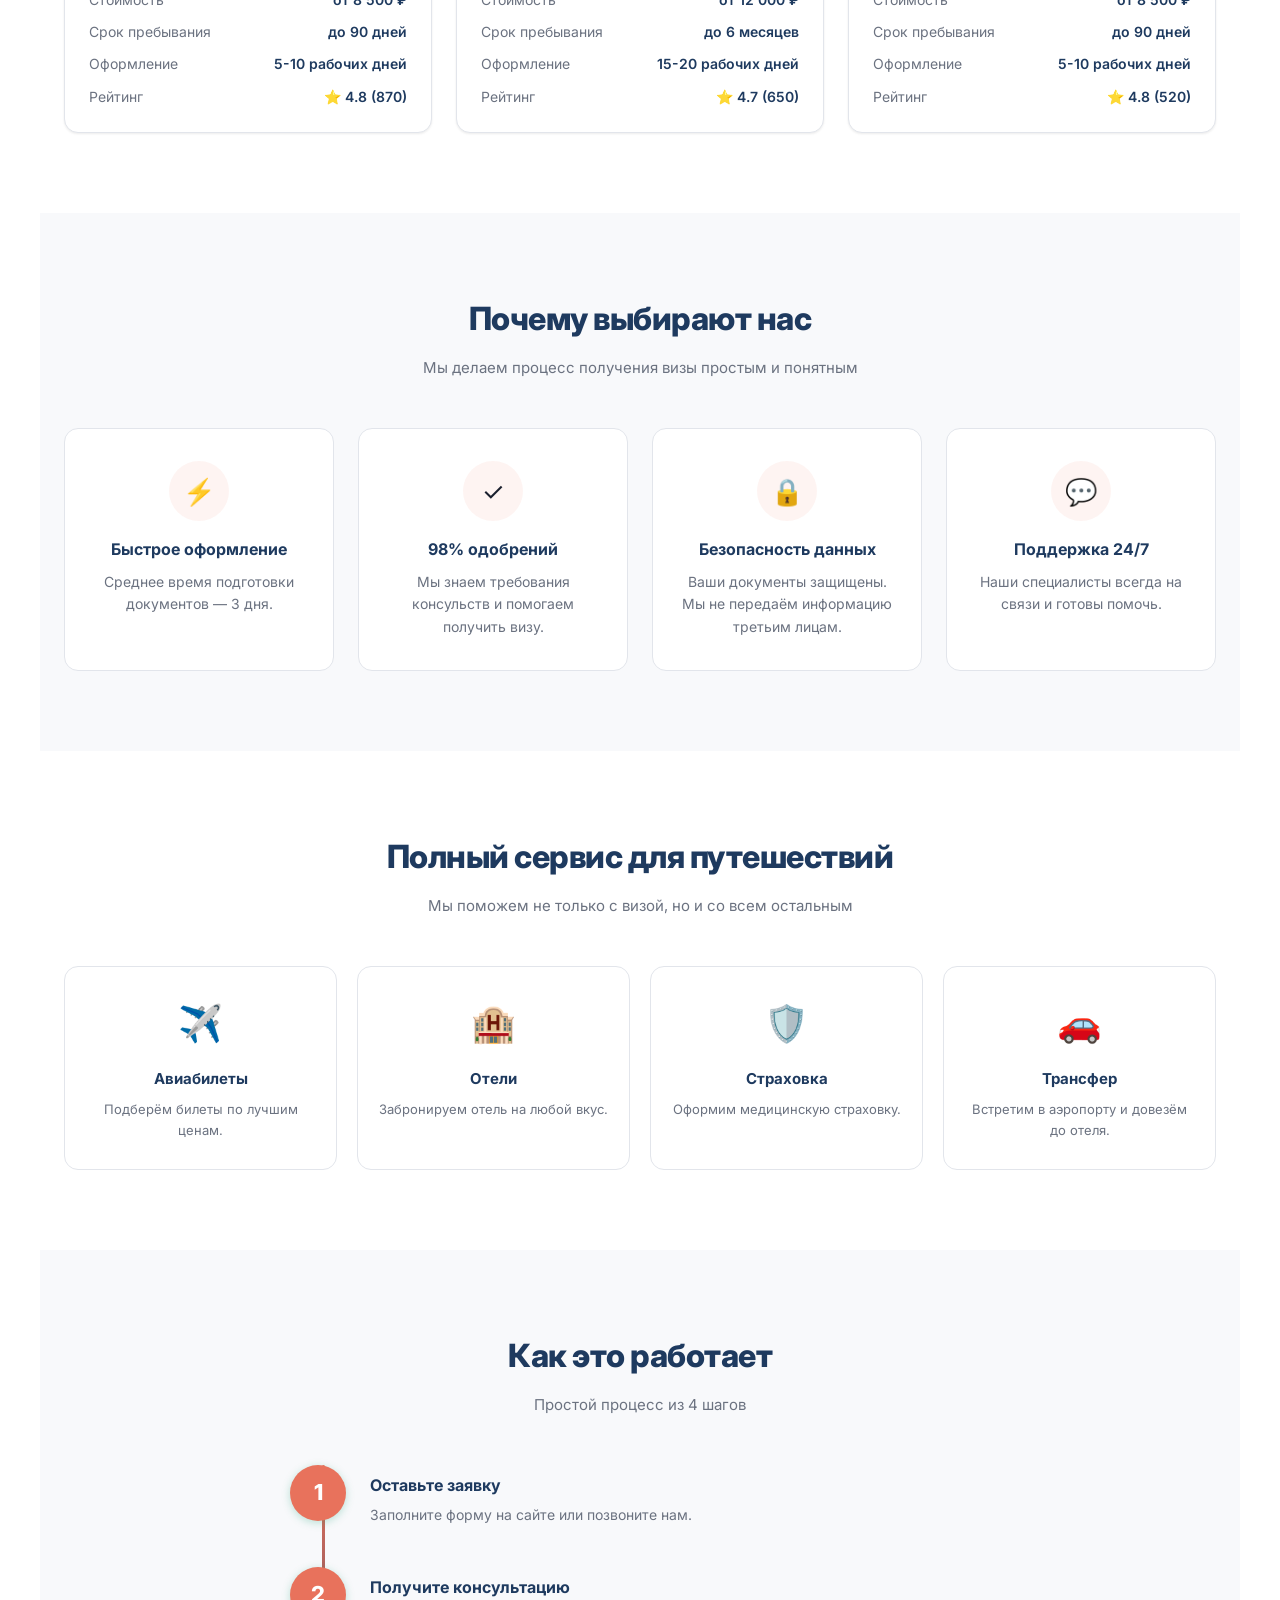
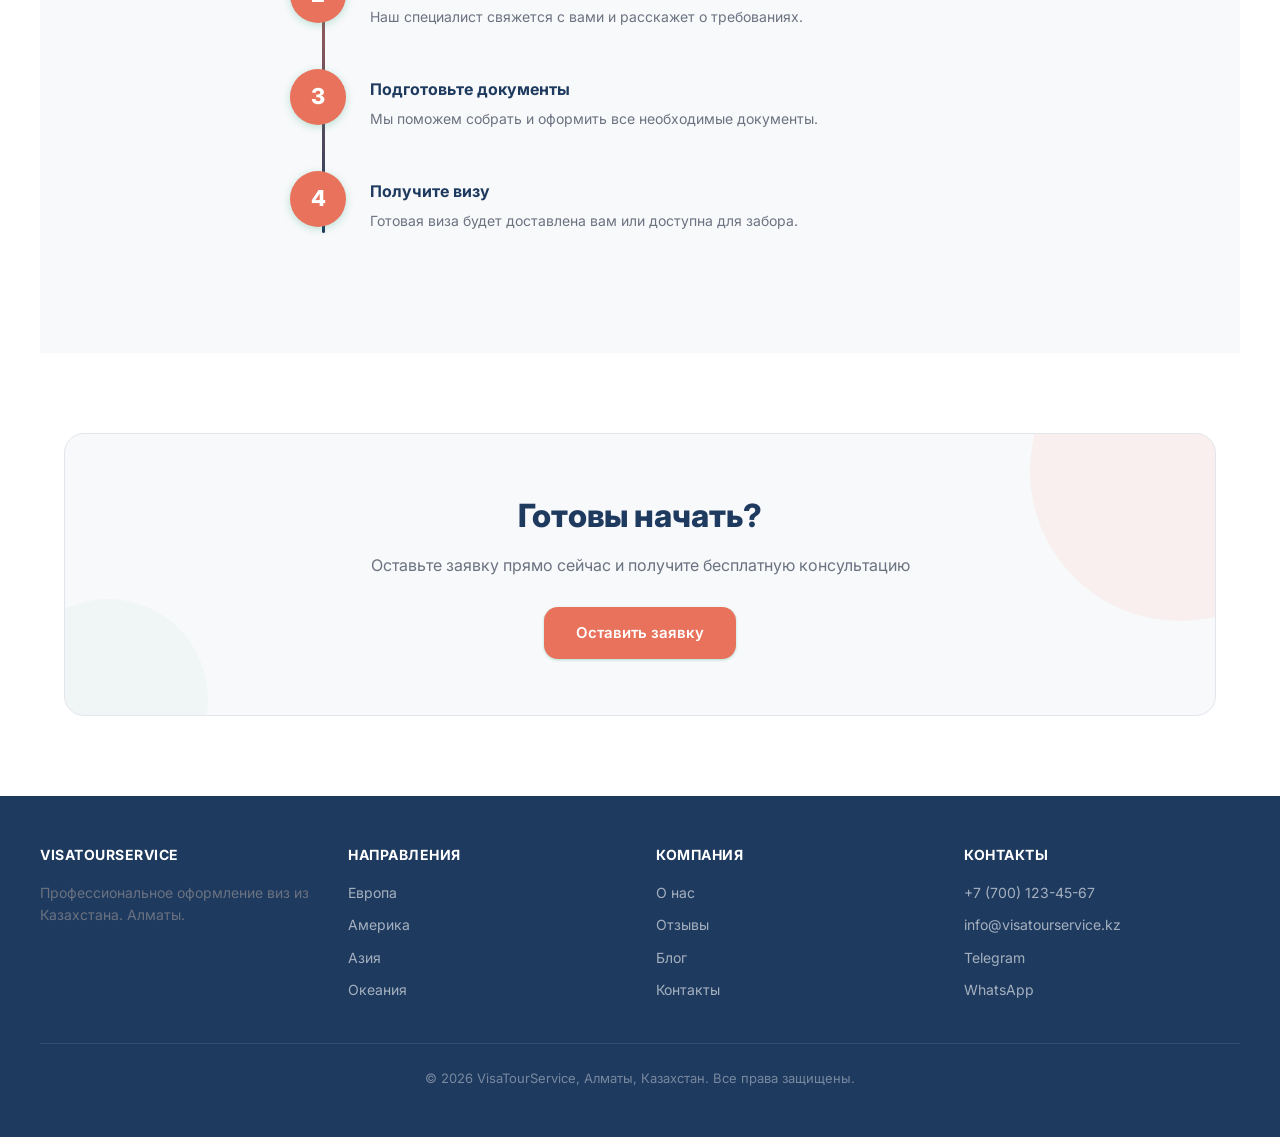
==== commit f0f300bf: "Возвращена ссылка на отзывы в навигацию" ====
--- a/index.html
+++ b/index.html
@@ -16,6 +16,7 @@
         <li><a href="countries.html">Страны</a></li>
         <li><a href="tools.html">Инструменты</a></li>
         <li><a href="blog.html">Блог</a></li>
+        <li><a href="reviews.html">Отзывы</a></li>
         <li><a href="faq.html">FAQ</a></li>
         <li><a href="about.html">О нас</a></li>
         <li><a href="contact.html">Контакты</a></li>
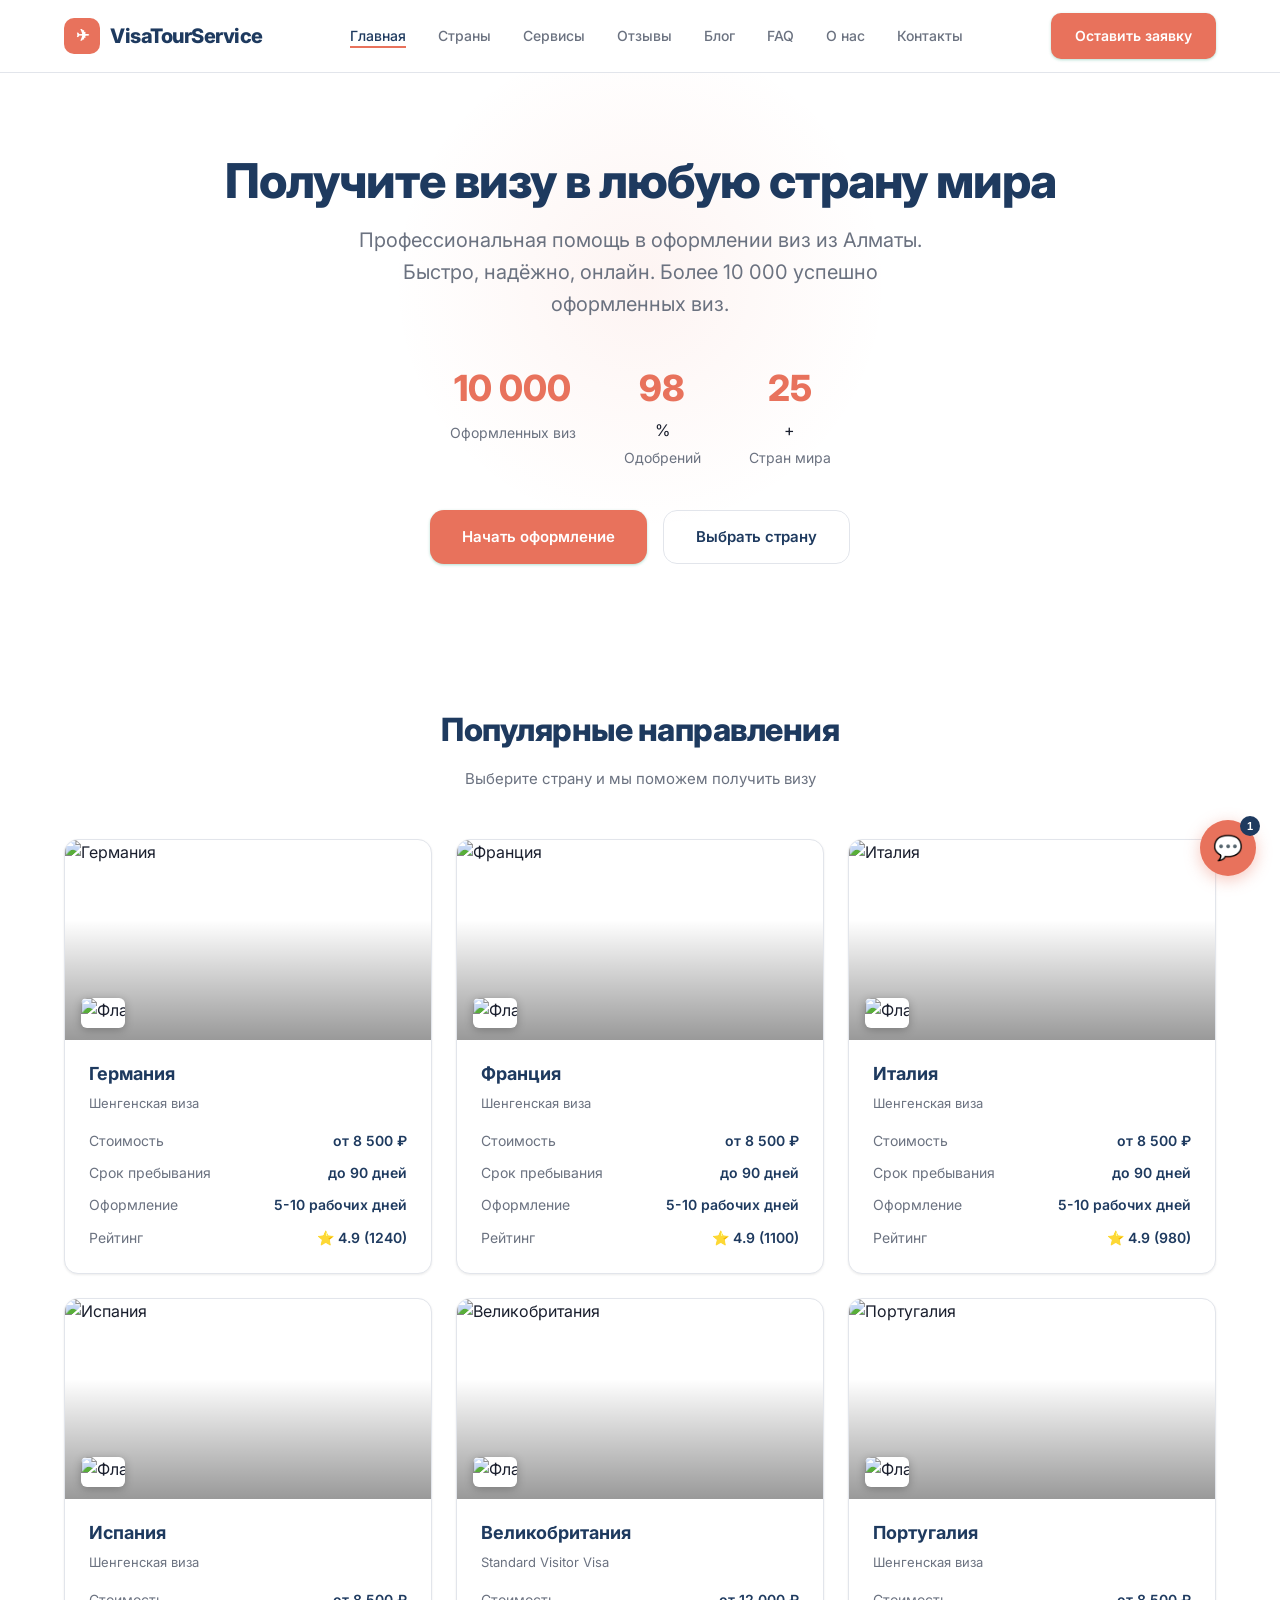
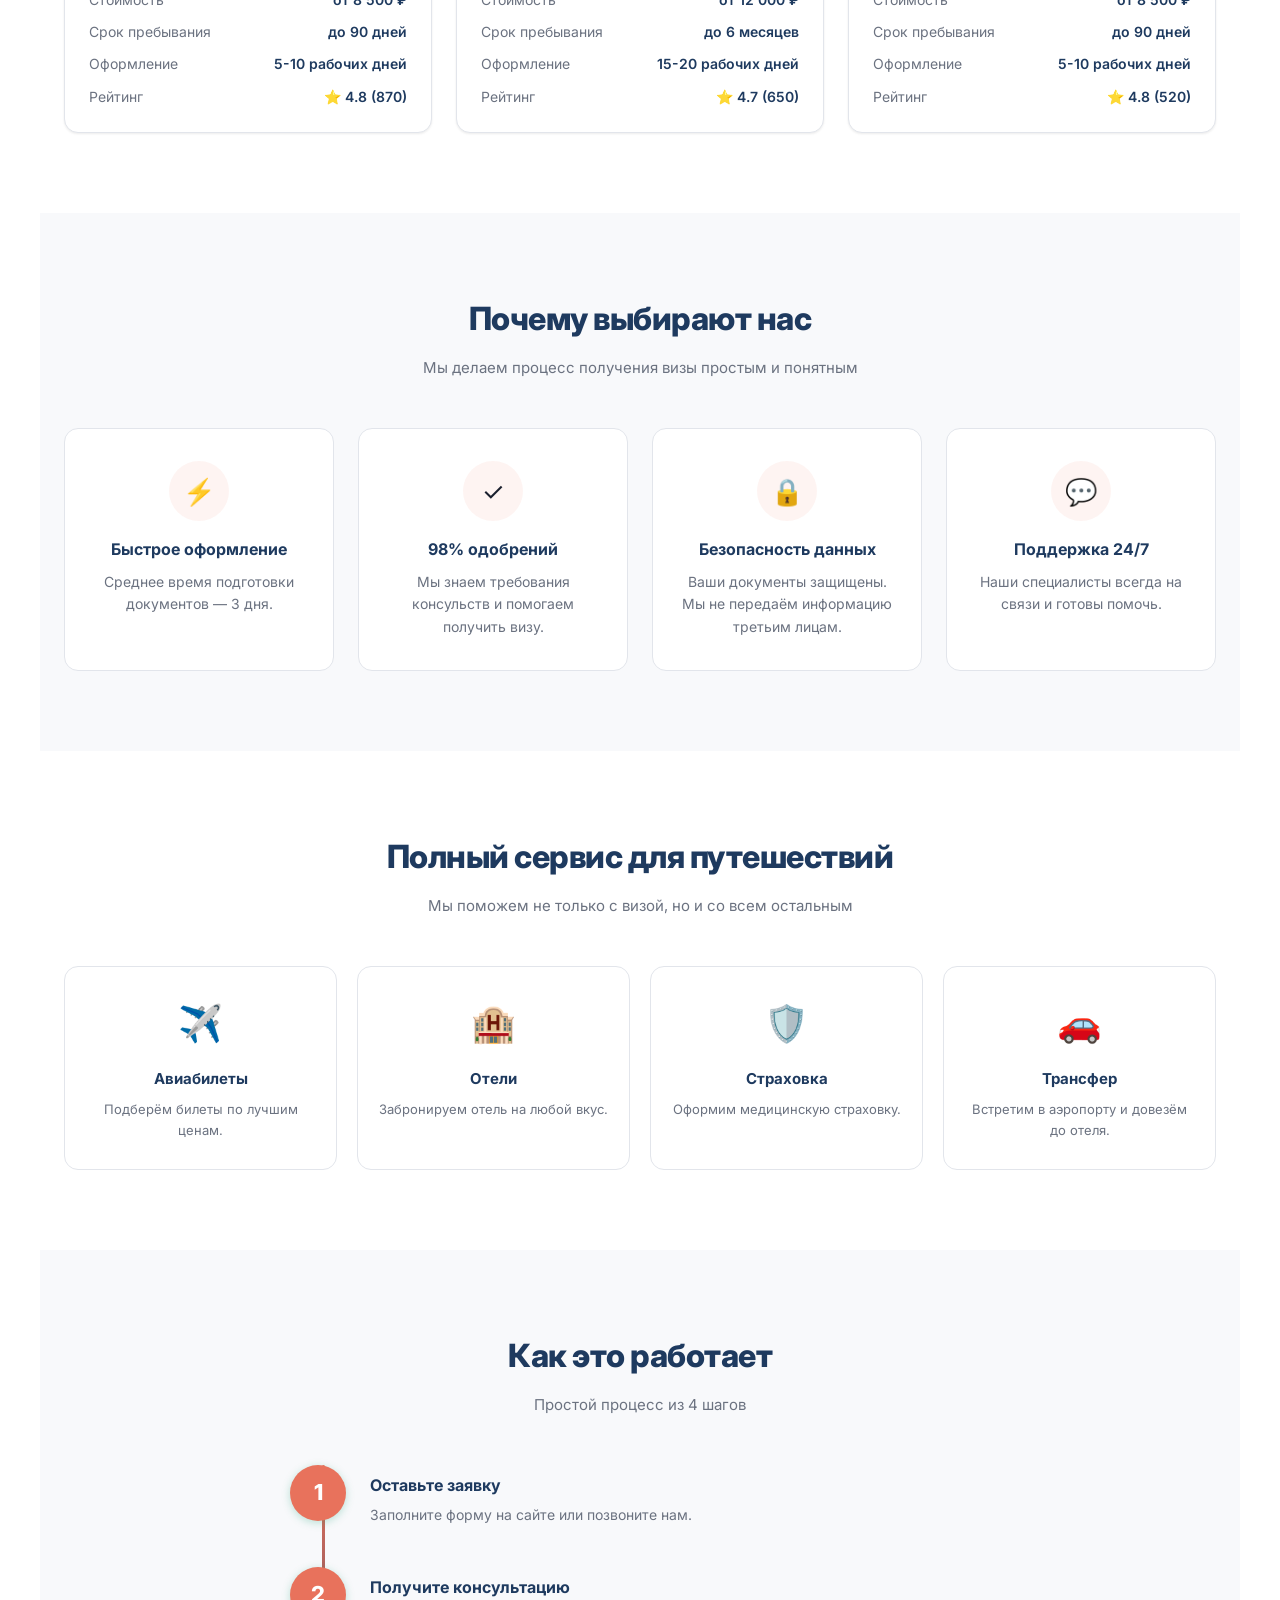
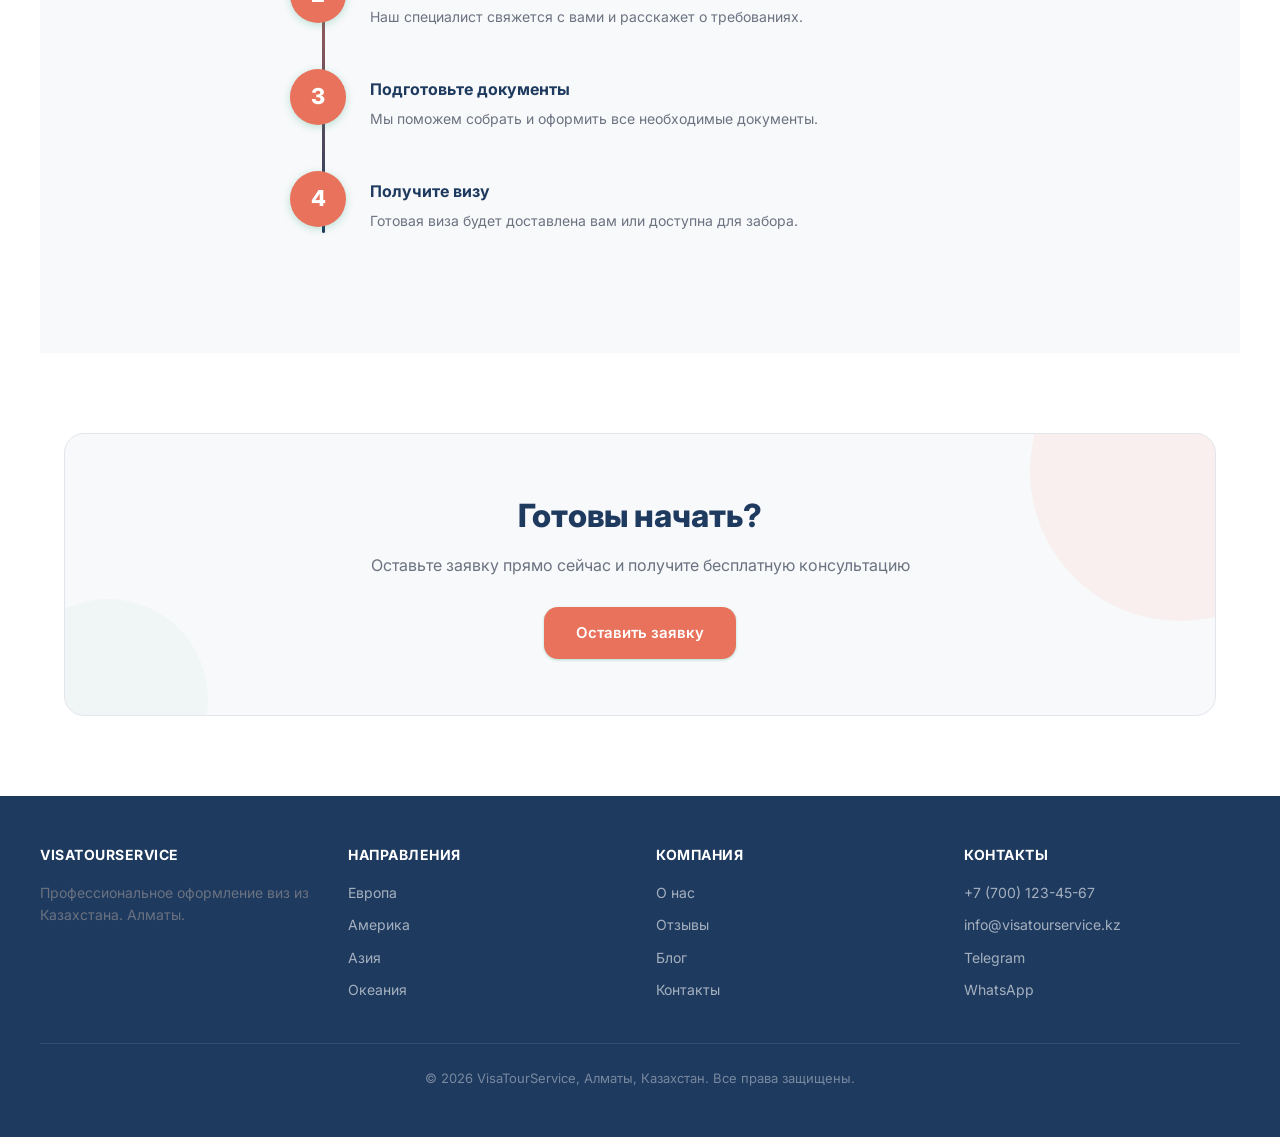
==== commit 5475b78f: "Новые сервисы: проверка требований, расчёт стоимости, чеклист документов, запись на консультацию" ====
--- a/index.html
+++ b/index.html
@@ -14,9 +14,9 @@
       <ul class="nav-links">
         <li><a href="index.html" class="active">Главная</a></li>
         <li><a href="countries.html">Страны</a></li>
-        <li><a href="tools.html">Инструменты</a></li>
+        <li><a href="tools.html">Сервисы</a></li>
+        <li><a href="reviews.html">Отзывы</a></li>
         <li><a href="blog.html">Блог</a></li>
-        <li><a href="reviews.html">Отзывы</a></li>
         <li><a href="faq.html">FAQ</a></li>
         <li><a href="about.html">О нас</a></li>
         <li><a href="contact.html">Контакты</a></li>
